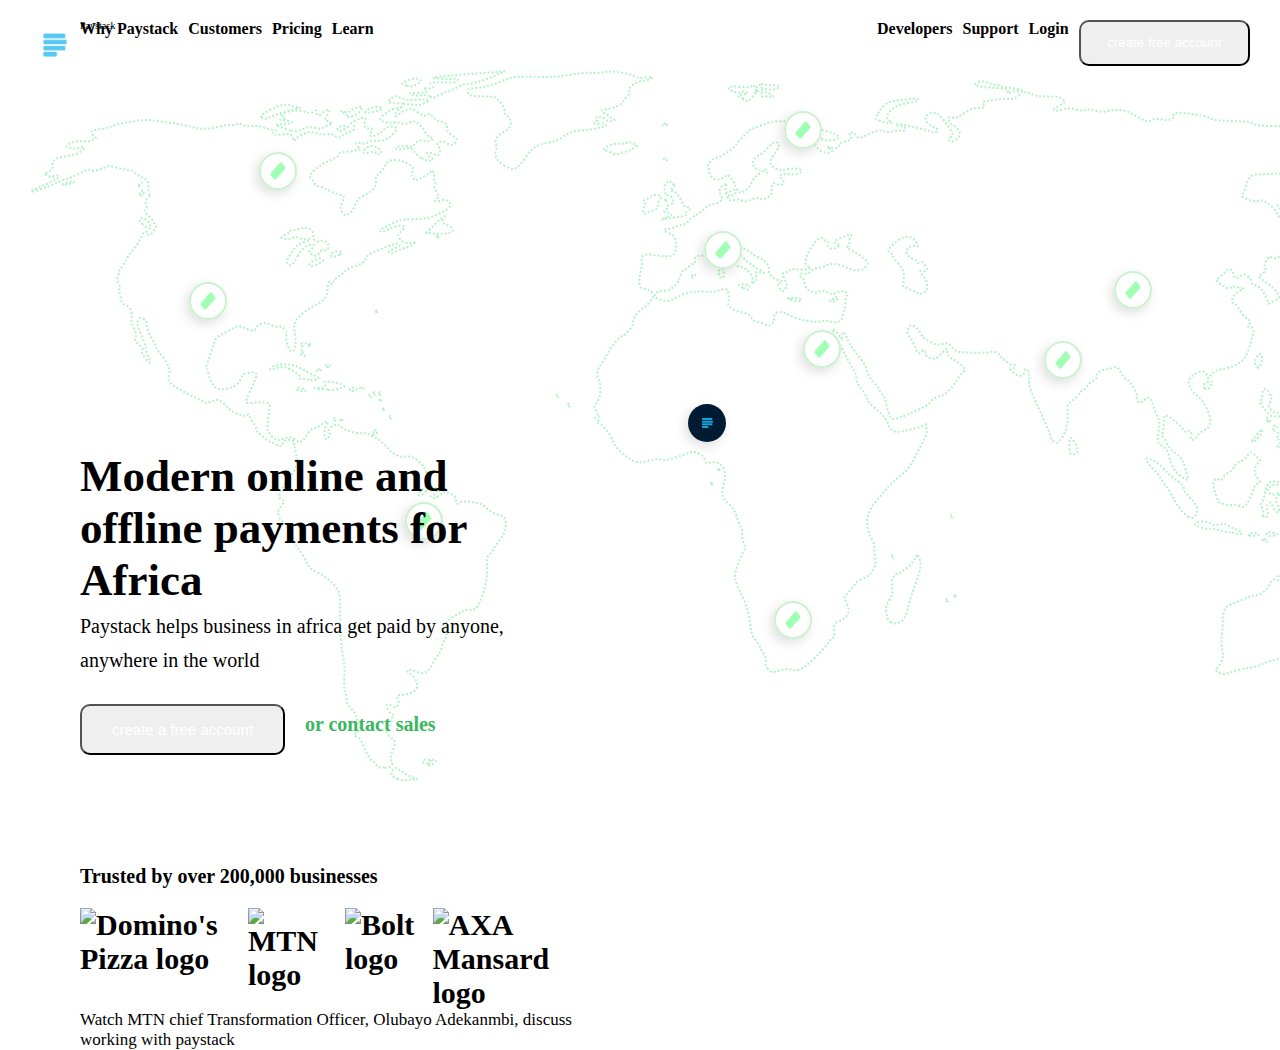
==== index.html @ c599d1b3 "initial commit" ====
<!DOCTYPE html>
<html lang="en">
<head>
    <meta charset="UTF-8">
    <meta name="viewport" content="width=device-width, initial-scale=1.0">
    <title>Paystack - Modern online and offline payments for africa </title>
    <link rel="icon" href="./image/paystacklogo.png">
    <link rel="stylesheet" href="./styles/styles.css">
</head>
<body>
    <main class="main">
    <section class="nav">
        <div class="first-nav">
       <figure class="paystack-logo">
       <a  class="log"href="#"><img class="logo" src="./image/paystacklogo.png">Paystack</a>
       </figure>
            <ul class="nav-list">
            <li> <a href="#">Why Paystack</a></li>
            <li> <a href="./customers.html">Customers</a></li>
            <li> <a href="#">Pricing</a></li>
            <li> <a href="#">Learn</a></li>
            </ul>
           </div>
           <div class="second-nav">
            <ul class="nav-list-2">
            <li> <a href="#"></a>Developers</li>
            <li> <a href="#"></a>Support</li>
            <li> <a href="#"></a>Login</li>
            <li><button class="btn">create free account</button></li>
             </ul>
        </div>
    </section>
    <section>
        <section class="modern">
            <article>
          <h2>  Modern online and offline payments for Africa </h2>
          <span class="abt-paystack">
          Paystack helps business in africa get paid by anyone, anywhere in the world
        </span>
        </article>
        <span class="create">
        <a href="#"><button class="btn">create a free account</button></a>
        <a class="contact-sales" href="#">or contact sales</a>
         </span>
         <section class=main>
            <div class="sec">
            <article class="trusted">
                Trusted by over 200,000 businesses
            </article>
            <section class="we-trust">
            <div class="c-logo ">
                <img class="u-lazyload--is-done" data-src="https://assets.paystack.com/assets/img/logos/merchants/Dominos-Plain.svg" alt="Domino's Pizza logo" src="https://assets.paystack.com/assets/img/logos/merchants/Dominos-Plain.svg">
            </div>
            <div class="c-logo ">
                <img class="u-lazyload--is-done" data-src="https://assets.paystack.com/assets/img/logos/merchants/mtn-group-grayscale.svg" alt="MTN logo" src="https://assets.paystack.com/assets/img/logos/merchants/mtn-group-grayscale.svg">
            </div>
            <div class="c-logo ">
                <img class="u-lazyload--is-done" data-src="https://assets.paystack.com/assets/img/logos/merchants/Bolt-Stack-Blue_200304_153027.svg" alt="Bolt logo" src="https://assets.paystack.com/assets/img/logos/merchants/Bolt-Stack-Blue_200304_153027.svg">
            </div>
            <div class="c-logo u-hidden--mobile">
                <img class=" u-lazyload--is-done" data-src="https://assets.paystack.com/assets/img/logos/merchants/Axa-mansard-_-Plain.svg" alt="AXA Mansard logo" src="https://assets.paystack.com/assets/img/logos/merchants/Axa-mansard-_-Plain.svg">
            </div>
            </section>
            </div>
            <article class="watch">
                Watch MTN chief Transformation Officer, Olubayo Adekanmbi, discuss working with paystack
            </article>
            </section>
        </section>
       
        <svg width="1565" height="712" viewBox="0 0 1565 712" fill="none" xmlns="http://www.w3.org/2000/svg">
            <g id="worldmap">
              <rect width="1563.11" height="709.275" fill="black" fill-opacity="0" transform="translate(1 1)"></rect>
              <g id="map">
                <rect width="1563.11" height="709.275" fill="black" fill-opacity="0" transform="translate(1 1)"></rect>
                <path id="path2830" d="M368.218 709.24C362.218 706.995 360.54 704.796 361.965 701.048C362.625 699.311 363.894 697.891 364.783 697.891C365.673 697.891 369.568 699.937 373.438 702.439C377.309 704.941 382.042 707.556 383.956 708.251L387.436 709.515L383.155 709.608C380.8 709.659 377.345 709.923 375.478 710.193C373.61 710.464 370.343 710.035 368.218 709.24V709.24ZM354.601 697.715C353.471 697.083 351.588 696.87 350.415 697.242C348.939 697.71 347.799 697.013 346.707 694.971C345.839 693.351 344.285 691.734 343.252 691.379C340.882 690.564 335.915 682.516 333.151 675.013C331.754 671.223 329.877 668.604 327.647 667.336C323.692 665.086 323.408 664.065 326.47 663.094C329.973 661.982 330.625 655.807 327.676 651.666C326.269 649.69 325.528 647.37 325.952 646.265C326.453 644.961 325.072 642.673 321.728 639.266C317.508 634.966 316.728 633.403 316.539 628.872C316.417 625.939 315.702 622.799 314.952 621.894C314.006 620.755 313.813 616.665 314.324 608.579C314.877 599.816 314.555 594.408 313.03 586.87C310.766 575.675 309.609 554.818 310.197 535.789C310.323 531.729 309.797 526.155 309.028 523.402C307.156 516.699 298.544 508.237 287.9 502.644C280.287 498.643 279.216 497.618 276.24 491.473C274.438 487.752 270.993 482.19 268.586 479.114C266.178 476.038 263.561 471.52 262.769 469.075C260.256 461.314 255.826 453.516 252.807 451.537C251.2 450.484 249.367 447.746 248.734 445.453C247.709 441.742 247.979 440.706 251.186 436.044C254.664 430.99 254.705 430.784 252.355 430.169C246.58 428.659 249.009 420.941 259.374 407.86C266.264 399.167 268.282 392.544 266.373 384.893C265.646 381.977 264.995 378.927 264.926 378.115C264.858 377.303 264.34 376.639 263.776 376.639C263.211 376.639 263.32 375.574 264.017 374.272C265.09 372.266 264.819 371.693 262.239 370.517C258.479 368.804 252.801 370.498 252.779 373.34C252.752 376.747 251.254 376.998 246.313 374.423C243.666 373.043 240.917 371.915 240.204 371.915C239.491 371.915 236.717 370.028 234.04 367.722C231.363 365.416 228.508 363.003 227.696 362.36C226.884 361.718 226.22 359.967 226.22 358.469C226.22 356.971 225.177 354.802 223.902 353.648C222.627 352.495 220.975 349.706 220.231 347.451C219.253 344.488 218.521 343.709 217.589 344.641C215.643 346.587 212.762 346.218 205.77 343.125C202.114 341.509 198.306 338.748 196.785 336.612C195.333 334.572 192.558 332.084 190.62 331.081C187.42 329.426 186.62 329.439 181.96 331.219L176.825 333.18L161.071 325.546C151.38 320.85 143.859 316.371 141.529 313.907C137.917 310.087 137.8 309.673 139.002 304.938C140.103 300.6 139.916 299.258 137.522 294.311C136.014 291.197 132.721 286.414 130.203 283.682C127.685 280.95 125.91 278.252 126.26 277.687C126.61 277.121 124.836 273.309 122.318 269.215C119.458 264.565 117.44 259.583 116.939 255.937C116.296 251.264 115.547 249.834 113.176 248.754C110.663 247.609 109.96 247.755 108.521 249.721C106.494 252.489 107.07 255.412 111.552 265.096C113.373 269.032 115.255 274.866 115.734 278.061C116.213 281.255 117.628 285.875 118.879 288.326C121.841 294.132 119.928 294.03 115.257 288.132C112.502 284.654 111.758 282.746 112.306 280.565C112.89 278.236 112.315 277.114 109.452 274.997C105.109 271.786 104.19 269.715 105.785 266.735C106.715 264.997 106.289 263.09 103.926 258.429C101.527 253.694 101.026 251.401 101.62 247.885C102.59 242.138 100.012 236.937 95.2053 234.945C92.4301 233.796 91.4734 232.51 90.9079 229.169C90.5078 226.805 89.7416 223.148 89.2052 221.042C88.6472 218.851 88.6878 216.93 89.3001 216.552C89.8887 216.188 89.5035 214.567 88.4442 212.951C86.8841 210.57 86.7772 209.443 87.8818 207.018C88.6318 205.372 88.9149 203.491 88.5109 202.837C88.1069 202.183 89.1137 200.23 90.7482 198.497C92.3827 196.763 94.5588 193.306 95.5839 190.813C96.6091 188.321 99.7682 183.701 102.604 180.547C105.44 177.393 109.036 171.867 110.594 168.268C112.757 163.272 114.025 161.72 115.954 161.704C117.343 161.694 118.406 162.348 118.316 163.16C117.94 166.544 120.615 165.502 123.62 161.094C125.392 158.495 126.348 156.192 125.744 155.976C125.141 155.759 124.648 154.782 124.648 153.803C124.648 152.825 122.203 149.648 119.214 146.744C114.258 141.927 113.939 141.288 115.587 139.467C116.923 137.992 117.08 136.909 116.189 135.318C114.624 132.521 117.094 126.259 119.771 126.234C120.877 126.223 121.193 125.847 120.514 125.348C118.99 124.229 118.3 121.687 118.514 117.984C118.856 112.07 117.562 109.597 113.165 107.76C110.794 106.769 107.175 104.678 105.123 103.113C103.072 101.548 100.469 100.268 99.3398 100.268C98.2102 100.268 93.0754 99.1933 87.9292 97.8793C79.6554 95.7668 78.1972 95.6834 75.3311 97.1585C69.3916 100.215 63.0989 101.461 60.5334 100.088C58.6092 99.0585 56.5092 99.6945 49.1866 103.525C44.2445 106.11 38.3408 108.626 36.0672 109.116C33.7937 109.607 29.4426 111.263 26.3982 112.797C17.7627 117.148 5.39247 121.535 1.97077 121.459C-0.237526 121.409 1.25547 120.441 7.13096 118.111C17.1164 114.151 27.3768 108.994 28.3259 107.459C29.4948 105.567 26.9575 104.889 23.9095 106.278C21.6654 107.3 20.2824 107.204 17.6929 105.848L14.3624 104.103L17.9852 102.229C22.0806 100.111 23.3689 97.7153 22.428 93.9662C21.5167 90.3353 26.5413 87.6674 37.3657 86.0349C43.1817 85.1578 47.6032 83.6977 50.58 81.6713C55.8292 78.0979 54.9274 75.3972 49.2677 77.7415C46.5885 78.8513 44.6369 78.8634 40.6691 77.795C35.8471 76.4966 35.6753 76.3112 37.8321 74.7341C41.4411 72.0952 48.9051 70.5079 53.8092 71.3365C56.9124 71.8607 59.4543 71.4937 62.0631 70.1447L65.8328 68.1953L63.3513 65.5538C61.9864 64.101 60.8697 62.6 60.8697 62.2182C60.8697 61.1224 67.9798 58.9308 71.535 58.9308C73.3095 58.9308 78.1741 57.6462 82.3452 56.0762C86.5163 54.5062 96.1397 52.3628 103.73 51.3131C116.042 49.6105 118.649 49.5897 127.881 51.1205C133.573 52.0643 141.419 53.1899 145.316 53.6219C149.214 54.0539 156.112 55.4251 160.647 56.6691C171.177 59.5582 178.036 59.5229 189.8 56.5193C194.995 55.1929 200.245 54.4251 201.468 54.8131C202.69 55.201 204.768 54.9414 206.086 54.2361C207.902 53.2643 209.31 53.3819 211.901 54.7216C214.242 55.932 217.131 56.2775 221.065 55.8173C225.215 55.3318 228.849 55.8346 234.155 57.6285C238.194 58.9944 242.68 60.1119 244.124 60.1119C246.682 60.1119 246.69 60.1553 244.457 61.7991C242.266 63.4111 242.26 63.5236 244.317 64.3206C245.501 64.7794 249.611 64.8264 253.45 64.4251C260.384 63.7004 260.444 63.7208 262.378 67.4597L264.324 71.2239L266.851 68.0551C268.303 66.2341 271.754 64.1712 274.963 63.2052C279.815 61.7452 281.287 61.7501 286.159 63.2422C289.599 64.2955 293.715 64.6792 296.798 64.2339C300.724 63.6669 302.547 64.0201 305.108 65.8439C308.342 68.1465 308.431 68.1477 311.299 65.9249C312.9 64.6845 316.194 63.1168 318.618 62.4411C324.424 60.8237 326.393 57.3771 322.906 54.9352C320.441 53.2084 320.549 53.0766 327.029 49.8983C331.863 47.5278 334.039 46.9895 334.981 47.9316C335.923 48.8736 335.914 49.9099 334.946 51.7176C333.297 54.7987 335.35 59.4559 337.922 58.469C338.846 58.1142 340.38 58.1221 341.33 58.4867C342.822 59.0592 342.798 59.5447 341.154 62.0535C336.613 68.984 346.794 67.0203 353.686 59.6363C356.488 56.6342 360.83 55.724 364.899 57.2856C367.527 58.294 367.281 59.1196 362.929 63.8916C357.742 69.5784 355.088 70.7415 347.299 70.7415C343.534 70.7415 339.089 71.5571 337.018 72.6281C334.151 74.1106 332.753 74.2339 330.492 73.2036C326.277 71.283 324.809 72.8816 327.833 76.1004L330.414 78.8479L325.265 80.3094C322.432 81.1133 317.723 81.8487 314.8 81.9437C310.561 82.0814 309.484 82.5416 309.477 84.2173C309.471 85.6512 307.409 87.1603 302.981 88.9703C288.634 94.8351 276.463 105.41 280.869 108.182C281.695 108.701 283.005 110.573 283.782 112.342C284.676 114.378 286.399 115.798 288.481 116.215C290.29 116.577 294.958 118.444 298.856 120.363C302.753 122.283 307.537 124.2 309.485 124.625C314.85 125.794 314.897 125.918 312.399 132.257C310.261 137.68 310.218 138.454 311.874 141.658C312.867 143.578 314.33 145.13 315.126 145.107C318.996 144.995 322.624 141.424 324.879 135.507C327.028 129.869 328.007 128.817 334.176 125.522C343.279 120.66 347.064 115.871 346.056 110.494C345.399 106.991 345.74 106.169 348.738 104.035C350.627 102.689 353.128 99.4696 354.296 96.8796C356.907 91.0903 361.102 89.0834 368.176 90.2399C374.449 91.2655 381.868 95.2484 382.764 98.0718C383.132 99.2308 382.827 101.312 382.085 102.697C380.963 104.795 381.175 105.681 383.355 108.002L385.973 110.788L390.248 108.573C392.599 107.354 396.367 104.977 398.622 103.29L402.721 100.222L403.684 102.826C404.213 104.257 404.364 106.166 404.018 107.068C403.672 107.969 403.941 109.738 404.616 110.999C405.375 112.417 405.434 114.022 404.771 115.207C404.023 116.543 404.523 118.573 406.423 121.919C409.147 126.714 409.147 126.717 406.755 128.392C403.609 130.597 405.628 132.934 409.081 131.086C412.512 129.25 416.438 129.489 418.86 131.68C422.439 134.92 419.463 138.795 409.961 143.265C399.626 148.128 395.02 149.091 381.531 149.21C371.57 149.298 370.251 149.616 360.567 154.258C354.883 156.983 350.232 159.68 350.232 160.251C350.232 162.688 352.023 162.476 358.895 159.226C362.943 157.31 368.162 155.78 370.647 155.78C374.893 155.779 375.048 155.91 373.722 158.387C372.954 159.822 371.298 161.828 370.041 162.846C368.066 164.445 367.95 165.12 369.187 167.834C371.041 171.904 375.884 173.863 381.677 172.885L386.255 172.113L382.735 174.541C380.799 175.877 377.61 177.316 375.648 177.74C373.687 178.164 369.656 179.733 366.69 181.227C363.68 182.743 360.656 183.546 359.843 183.044C357.974 181.888 359.947 180.155 366.02 177.618C371.421 175.361 370.557 172.964 364.737 174.056C362.47 174.481 355.118 177.25 348.4 180.21C337.913 184.829 336.084 186.048 335.473 188.828C334.723 192.244 332.163 193.86 323.162 196.599C320.291 197.472 316.57 199.583 314.894 201.29C313.219 202.997 310.01 205.552 307.764 206.969C305.518 208.385 303.367 210.867 302.985 212.483C302.355 215.148 302.209 215.211 301.42 213.158C299.942 209.313 297.715 213.072 297.587 219.63C297.456 226.349 294.05 230.932 286.581 234.441C278.923 238.039 268.026 246.542 265.818 250.641C263.869 254.261 263.787 255.671 264.988 264.974C266.109 273.653 266.042 275.831 264.567 278.682C263.466 280.812 262.182 281.829 261.113 281.419C258.579 280.447 255.479 270.018 256.348 265.388C256.951 262.171 256.551 260.952 254.154 258.7C252.222 256.886 250.439 256.196 248.924 256.677C247.658 257.078 244.081 256.317 240.97 254.983C236.204 252.94 234.683 252.769 231.28 253.892C228.973 254.653 226.68 256.459 225.93 258.106C224.813 260.557 224.073 260.872 220.989 260.209C218.994 259.78 215.927 258.695 214.172 257.799C209.852 255.592 207.433 255.746 202.58 258.536C200.316 259.838 195.698 262.329 192.316 264.072C188.429 266.075 185.76 268.354 185.06 270.268C184.451 271.933 182.273 278.424 180.22 284.691L176.488 296.088L178.394 303.444C181.897 316.959 186.769 321.005 196.922 318.828C204.575 317.186 209.172 313.86 210.861 308.741C211.934 305.49 213.092 304.415 216.557 303.453C221.771 302.004 223.949 301.951 225.951 303.222C227.604 304.271 227.023 305.997 219.623 322.018C214.546 333.011 214.911 333.994 223.61 332.739C231.536 331.596 238.78 332.474 239.626 334.679C239.956 335.539 239.42 341.34 238.434 347.57C236.67 358.716 236.683 358.966 239.222 363.073C240.641 365.369 243.301 368.023 245.134 368.971C248.06 370.484 248.978 370.48 252.659 368.942C258.509 366.498 261.685 366.757 265.748 370.007C268.997 372.607 269.456 372.68 272.009 371.007C273.525 370.014 275.592 367.554 276.603 365.539C278.884 360.996 282.726 357.803 285.953 357.768C287.302 357.754 289.653 356.413 291.179 354.789C294.277 351.491 299.733 350.417 297.066 353.63C294.828 356.326 293.549 364.999 294.991 367.694C296.192 369.938 296.289 369.925 298.474 367.226C300.03 365.304 300.344 364.072 299.493 363.222C297.465 361.193 298.075 359.507 301.85 356.717C305.769 353.819 308.801 354.117 312.183 357.73C314.662 360.38 327.902 363.961 331.696 363.009C337.474 361.559 353.087 371.052 358.953 379.582C361.746 383.644 370.67 387.731 374.593 386.746C382.665 384.721 393.731 392.807 396.318 402.623C397.089 405.546 398.251 408.269 398.9 408.673C400.624 409.747 398.042 413.988 392.4 419.356C388.795 422.785 387.934 424.262 388.948 425.276C389.962 426.29 391.629 425.401 395.632 421.711C401.455 416.345 403.397 415.8 406.314 418.717C408.088 420.491 408.034 420.852 405.602 423.441C404.154 424.983 402.131 426.278 401.108 426.319C400.029 426.362 400.465 426.88 402.145 427.551C404.452 428.472 405.656 428.213 408.05 426.278C414.286 421.24 415.752 420.998 421.291 424.093C424.893 426.104 426.335 427.636 426.153 429.256C425.648 433.76 426.71 434.757 429.833 432.711C432.315 431.085 434.017 431.008 442.321 432.145C451.153 433.354 452.31 433.836 456.547 438.074C459.693 441.22 463.232 443.289 467.677 444.581C473.646 446.316 474.294 446.845 475.377 450.865C476.946 456.694 475.108 463.162 470.134 469.306C468.01 471.93 465.406 475.783 464.347 477.868C463.289 479.952 461.039 483.042 459.347 484.735C456.482 487.599 456.323 488.316 457.037 495.117C458.432 508.405 451.932 533.196 445.663 538.497C443.622 540.223 441.875 540.629 438.639 540.128C435.978 539.715 434.009 539.981 433.489 540.823C433.026 541.572 430.447 543.152 427.758 544.334C425.068 545.517 421.065 548.025 418.861 549.907C415.046 553.166 414.918 553.527 416.202 557.417C417.682 561.902 416.685 567.212 413.513 571.741C412.487 573.206 411.648 575.697 411.648 577.277C411.648 578.858 410.416 581.796 408.91 583.806C407.404 585.816 404.498 590.417 402.453 594.031C397.423 602.921 394.398 604.462 387.103 601.847C380.773 599.578 377.397 599.307 377.397 601.068C377.397 601.732 378.659 602.849 380.201 603.552C381.743 604.255 384.147 607.116 385.542 609.909C387.62 614.07 387.84 615.514 386.757 617.891C385.079 621.573 378.665 624.664 372.702 624.664C367.421 624.664 366.111 625.956 367.935 629.364C369.061 631.468 368.304 634.853 366.126 637.448C365.95 637.658 364.101 636.948 362.017 635.871C357.043 633.299 355.282 634.937 357.796 639.799C358.818 641.776 360.763 643.745 362.116 644.175C364.443 644.913 364.468 645.077 362.577 647.167C361.475 648.385 360.903 650.233 361.305 651.279C361.736 652.403 360.774 654.831 358.948 657.225C355.98 661.117 355.937 661.386 357.84 664.29C358.928 665.951 360.625 667.619 361.612 667.998C365.169 669.363 365.758 674.026 363.046 679.342C360.329 684.668 359.912 690.008 362.015 692.542C363.927 694.846 357.494 699.334 354.601 697.715H354.601ZM267.557 186.181C270.713 179.587 276.585 174.676 281.314 174.676C284.718 174.676 284.758 175.228 281.642 179.19L279.191 182.306L281.705 184.342C283.731 185.982 284.776 186.124 287.086 185.072C288.662 184.354 290.278 182.739 290.677 181.483C291.219 179.775 292.101 179.375 294.18 179.897C296.105 180.381 297.31 179.967 298.102 178.552C300.502 174.263 294.395 168.779 289.899 171.185C286.683 172.907 282.48 169.482 283.377 165.869C283.709 164.531 283.025 162.2 281.841 160.637C279.4 157.415 275.686 157.076 267.557 159.332C264.634 160.144 261.301 160.771 260.15 160.727C258.999 160.682 258.366 161.145 258.743 161.756C259.121 162.366 258.999 162.877 258.474 162.891C257.948 162.906 256.196 163.934 254.579 165.176L251.64 167.434L254.941 168.689C257.521 169.67 259.042 169.53 261.908 168.048C265.276 166.306 265.9 166.307 269.576 168.06C271.79 169.116 274.813 169.658 276.344 169.274C277.865 168.892 279.436 169.107 279.835 169.751C280.242 170.41 278.578 171.258 276.035 171.688C269.123 172.855 265.532 175.734 260.518 184.124C256.331 191.133 256.09 191.978 257.76 193.831C259.397 195.649 259.85 195.677 262.096 194.106C263.476 193.141 265.933 189.575 267.557 186.181V186.181ZM289.015 193.472C293.22 191.327 293.624 190.788 292.142 189.306C290.661 187.825 289.725 187.921 284.904 190.053C279.245 192.557 277.449 195.935 281.777 195.935C283.102 195.935 286.359 194.827 289.015 193.472ZM309.957 184.547C312.417 182.824 312.508 182.486 310.773 181.515C308.219 180.086 300.627 182.549 300.627 184.807C300.627 187.133 306.498 186.97 309.957 184.547ZM398.656 694.584C398.656 694.064 399.294 693.001 400.073 692.221C400.853 691.442 401.044 690.804 400.499 690.804C399.953 690.804 398.87 691.676 398.091 692.741C396.973 694.27 396.2 694.402 394.417 693.367C393.143 692.628 392.834 692.041 393.706 692.021C394.557 692.001 394.924 691.454 394.522 690.804C393.751 689.557 395.778 689.217 401.609 689.615C406.813 689.97 407.336 690.73 404.12 693.26C401.123 695.617 398.656 696.215 398.656 694.584V694.584ZM1385.01 664.942C1381.63 662.801 1388.66 658.074 1406.11 650.765C1410.98 648.723 1418.41 644.455 1422.61 641.278C1429.75 635.877 1430.34 635.643 1431.76 637.665C1433.91 640.734 1432.64 642.955 1427.39 645.322C1424.89 646.453 1421.73 648.646 1420.38 650.194C1419.04 651.743 1416.87 653.01 1415.57 653.01C1414.27 653.01 1411.21 654.8 1408.77 656.988C1400.43 664.476 1389.86 668.014 1385.01 664.942ZM1302.35 649.599C1301.12 648.821 1301.05 648.021 1302.05 646.151C1302.77 644.812 1303.36 642.051 1303.36 640.016C1303.36 636.689 1303.63 636.41 1306.01 637.25C1307.48 637.765 1310.53 638.255 1312.81 638.34C1315.08 638.425 1317.35 638.571 1317.85 638.666C1319.81 639.033 1314.58 644.988 1309.88 647.743C1304.28 651.025 1304.51 650.968 1302.35 649.599V649.599ZM1438.83 639.271C1438.42 638.86 1439.39 637.494 1440.99 636.235C1443.4 634.339 1443.68 633.538 1442.63 631.569C1441.1 628.72 1443.37 625.663 1448.61 623.49C1452.67 621.807 1453.7 618.392 1452.61 610.149C1451.86 604.478 1451.95 604.124 1453.78 605.635C1455.21 606.822 1455.57 608.317 1455.05 611.044C1454.49 614.032 1455 615.585 1457.49 618.547C1460.18 621.747 1460.98 622.095 1463.08 620.973C1465.16 619.856 1465.41 619.958 1464.75 621.671C1464.33 622.774 1463.98 623.885 1463.98 624.14C1463.98 624.395 1462.26 625.488 1460.14 626.569C1458.03 627.65 1453.91 630.509 1450.99 632.922C1446.24 636.847 1441.35 640.018 1440.05 640.018C1439.79 640.018 1439.24 639.682 1438.83 639.271V639.271ZM1313.93 624.017C1311.45 621.369 1310.99 621.267 1308.6 622.833C1305.55 624.828 1299.83 623.662 1295.24 620.112C1292.8 618.218 1292.63 617.608 1293.89 615.251C1294.97 613.239 1295 611.829 1294.03 609.696C1293.31 608.123 1292.73 605.799 1292.73 604.53C1292.73 601.669 1290.87 601.532 1289.33 604.281C1288.7 605.412 1287.84 605.999 1287.43 605.586C1287.01 605.172 1288.38 602.891 1290.47 600.516C1295.6 594.67 1293.6 593.084 1286.82 597.624C1283.9 599.58 1281.32 601.717 1281.09 602.373C1280.86 603.029 1279.45 601.005 1277.97 597.875C1276.36 594.481 1273.58 591.071 1271.08 589.425C1267.33 586.953 1266.05 586.749 1258.84 587.467C1248.27 588.519 1238.07 591.126 1231.4 594.482C1228.36 596.008 1222.44 597.57 1217.87 598.049C1213.4 598.518 1206.3 600.2 1202.08 601.788C1195.63 604.215 1193.79 604.47 1190.53 603.392C1186.14 601.945 1184.32 598.963 1187.16 597.875C1188.18 597.481 1190.05 594.771 1191.3 591.852C1193.3 587.18 1193.41 585.726 1192.22 579.689C1191.24 574.695 1191.21 569.967 1192.12 562.278C1192.81 556.473 1193.07 550.58 1192.71 549.183C1192.34 547.786 1192.91 544.366 1193.98 541.583C1195.85 536.676 1196.3 536.355 1208.97 530.988C1216.16 527.945 1223.52 525.454 1225.32 525.454C1230.2 525.454 1236.25 520.809 1239.58 514.498C1241.64 510.597 1243.07 509.113 1244.3 509.591C1247.75 510.924 1248.43 510.662 1248.17 508.104C1248 506.459 1248.7 505.263 1250.11 504.817C1251.33 504.431 1253.57 502.28 1255.1 500.037C1256.67 497.742 1259.89 495.155 1262.48 494.117C1266.79 492.386 1267.22 492.412 1269.56 494.544C1273.89 498.477 1276.96 499.625 1278.42 497.861C1279.13 497.003 1279.38 495.963 1278.96 495.55C1277.61 494.198 1283.8 486.436 1286.82 485.691C1288.45 485.29 1291.78 483.958 1294.23 482.73C1298.05 480.815 1299.4 480.688 1303.68 481.838C1312.91 484.317 1313.22 484.722 1309.79 489.912C1305.37 496.586 1306.54 499.196 1317.37 506.822C1322.38 510.343 1327.1 513.013 1327.87 512.757C1328.64 512.5 1331.07 509.805 1333.27 506.766C1336.28 502.626 1337.44 499.615 1337.92 494.746C1338.61 487.83 1341.91 478.211 1343.61 478.211C1344.17 478.211 1345.46 481.056 1346.47 484.532C1347.48 488.009 1349.59 492.066 1351.17 493.548C1354.86 497.012 1357 506.699 1355.35 512.422C1354.25 516.214 1354.46 516.823 1358.22 520.69C1360.45 522.985 1363.98 528.584 1366.07 533.131C1368.15 537.678 1371.9 544.112 1374.41 547.428L1378.97 553.458L1377.67 562.774C1376.73 569.533 1375.28 574.038 1372.37 579.185C1367.92 587.069 1361.27 594.592 1357.76 595.706C1356.5 596.106 1353.57 599.065 1351.26 602.281C1348.95 605.498 1346.54 608.129 1345.91 608.129C1345.27 608.129 1342.57 610.889 1339.9 614.263C1335.45 619.889 1334.64 620.404 1330 620.491C1326.45 620.558 1323.72 621.523 1320.8 623.75L1316.65 626.913L1313.93 624.017H1313.93ZM738.02 599.184C735.519 596.683 735.101 595.404 735.66 591.959C736.186 588.717 735.685 586.811 733.438 583.504C731.843 581.156 730.537 578.657 730.537 577.951C730.537 577.245 728.449 573.868 725.896 570.446C721.951 565.158 721.14 563.046 720.49 556.355C719.342 544.55 715.572 531.773 710.506 522.512C708.015 517.959 705.623 512.048 705.189 509.375C704.266 503.689 706.575 495.226 711.847 484.973L715.354 478.152L713.383 472.219C712.281 468.901 711.742 464.974 712.161 463.306C712.651 461.354 712.124 459.029 710.636 456.572C709.386 454.507 707.529 449.895 706.51 446.322C705.149 441.55 703.252 438.447 699.361 434.629C691.875 427.285 690.902 424.394 693.225 416.403C697.954 400.135 692.845 390.647 680.364 392.518C675.505 393.247 675.319 393.156 674.632 389.723C674.105 387.089 672.678 385.54 669.093 383.711C664.434 381.334 662.441 381.325 656.72 383.655C655.421 384.184 650.106 386.018 644.91 387.73C637.096 390.305 634.749 390.637 631.348 389.65C628.126 388.716 625.412 388.957 618.818 390.766C612.004 392.636 609.534 392.836 605.853 391.82C598.171 389.699 584.973 377.803 583.096 371.308C581.643 366.282 572.608 354.568 569.533 353.724C567.579 353.188 567.339 352.773 568.535 352.001C569.738 351.224 569.529 350.831 567.649 350.339C564.664 349.559 564.367 347.12 567.254 347.094C569.021 347.079 569.063 346.91 567.549 345.931C566.434 345.21 566.31 344.78 567.214 344.768C568.152 344.757 567.795 343.3 566.186 340.572C563.92 336.733 563.873 336.225 565.604 334.313C570.888 328.474 572.046 315.903 568.029 307.982C566.111 304.201 567.344 298.978 571.436 293.548C572.977 291.503 575.985 286.528 578.121 282.493C581.857 275.433 590.185 265.618 592.439 265.618C594.934 265.618 602.982 256.966 602.982 254.285C602.982 248.23 606.601 242.194 612.503 238.407C615.674 236.372 619.39 232.893 620.76 230.675C623.564 226.139 623.961 225.991 627.226 228.267C628.507 229.16 631.691 230.248 634.301 230.686C638.282 231.354 640.185 230.873 646.112 227.704C656.31 222.25 662.612 220.888 674.281 221.616C681.977 222.096 685.441 221.789 689.172 220.296C694.665 218.098 699.415 219.399 698.129 222.75C697.743 223.756 697.979 225.246 698.653 226.059C699.503 227.082 699.496 228.548 698.632 230.82C697.546 233.675 697.787 234.525 700.476 237.332C702.178 239.107 705.223 240.891 707.245 241.295C716.737 243.193 719.436 244.423 721.396 247.741C722.832 250.172 724.715 251.42 727.827 252.004C730.247 252.458 733.761 253.622 735.637 254.592C738.821 256.239 739.233 256.179 741.889 253.684C743.674 252.007 744.484 250.231 744.065 248.912C743.698 247.756 743.978 245.727 744.686 244.404C746.514 240.989 751.702 241.324 759.802 245.38C768.628 249.798 785.365 252.951 791.298 251.313C794.152 250.525 796.896 250.514 799.394 251.282C807.555 253.79 811.734 251.827 812.849 244.962C813.219 242.681 813.85 240.816 814.253 240.816C815.016 240.816 815.416 237.387 815.526 229.891C815.562 227.455 816.138 225.462 816.806 225.462C817.601 225.462 817.562 224.606 816.692 222.981C815.24 220.267 812.294 220.329 805.245 223.222C801.901 224.594 800.971 224.536 797.976 222.766C794.092 220.472 790.107 220.128 788.958 221.988C788.103 223.371 782.064 222.401 778.789 220.356C776.436 218.886 774.237 214.512 774.237 211.3C774.237 210.069 773.041 208.219 771.58 207.189C769.317 205.596 769.186 205.145 770.694 204.158C771.668 203.52 773.672 203.282 775.148 203.629C777.029 204.072 778.759 203.331 780.944 201.146C783 199.091 785.5 197.956 788.301 197.807C790.634 197.683 794.014 196.613 795.812 195.428C799.715 192.856 808.576 193.571 815.451 197.012C824.721 201.652 832.954 201.379 836.268 196.322C837.992 193.691 838.002 193.138 836.365 190.641C835.369 189.12 830.58 185.615 825.725 182.852L816.896 177.829L818.55 174.631C819.46 172.871 819.907 171.134 819.543 170.77C819.179 170.407 819.318 169.409 819.852 168.554C820.386 167.699 820.927 166.313 821.054 165.474C821.325 163.685 819.42 164.179 810.028 168.333C804.575 170.744 803.765 171.483 804.975 172.94C805.767 173.895 807.546 174.699 808.928 174.728C810.866 174.768 810.407 175.325 806.92 177.166C802.685 179.4 802.212 179.429 799.459 177.625C797.104 176.082 796.797 175.365 797.912 174.02C799.02 172.686 798.854 172.172 797.106 171.515C795.896 171.06 794.336 169.929 793.639 169C790.256 164.491 779.523 176.353 776.402 188.051C774.936 193.541 774.985 193.827 777.743 195.908L780.606 198.067L775.354 199.15C772.466 199.745 768.574 199.815 766.704 199.304C763.255 198.362 758.883 199.782 758.883 201.845C758.883 202.451 758.079 202.639 757.096 202.262C756.114 201.885 754.554 202.204 753.63 202.971C752.196 204.16 752.359 205.135 754.734 209.602C757.307 214.441 757.386 215.102 755.781 218.319C753.77 222.35 751.9 222.051 749.06 217.242C747.079 213.889 747.093 213.812 749.713 213.44C753.019 212.971 753.232 210.866 750.025 210.353C742.707 209.183 738.805 205.327 738.805 199.267C738.805 194.538 734.421 189.325 729.105 187.732C726.342 186.904 723.339 185.166 722.431 183.87C721.523 182.573 718.865 180.713 716.525 179.735C714.184 178.757 711.565 176.951 710.704 175.722C709.468 173.957 708.655 173.745 706.846 174.713C705.585 175.388 704.554 176.7 704.554 177.629C704.554 180.696 719.608 194.569 726.966 198.283C734.768 202.222 735.987 203.628 730.566 202.437C725.733 201.376 724.417 202.438 726.07 206.067C727.231 208.615 727.041 209.39 724.705 211.634L721.992 214.242L722.609 210.723C723.589 205.139 716.226 197.116 710.119 197.116C707.881 197.116 699.281 188.774 697.028 184.417C694.621 179.762 691.942 178.863 688.148 181.436C682.431 185.312 678.145 186.622 673.661 185.865C667.705 184.859 663.957 186.936 664.907 190.717C665.402 192.692 665.126 193.573 664.013 193.573C663.127 193.573 660.858 194.901 658.971 196.524C657.083 198.147 655.133 199.476 654.636 199.477C653.175 199.479 649.053 206.941 649.048 209.592C649.043 212.127 644.424 217.123 639.968 219.412C638.549 220.141 635.246 220.738 632.628 220.738C629.025 220.738 627.549 221.331 626.561 223.178C625.267 225.596 625.228 225.59 622.201 222.563C619.361 219.723 617.726 219.013 611.996 218.126C608.985 217.66 608.476 210.845 610.728 201.134C611.691 196.983 612.163 192.331 611.778 190.797C610.659 186.338 614.163 183.708 620.023 184.609C633.556 186.687 641.472 186.802 643.328 184.947C645.877 182.397 647.027 173.989 645.471 169.274C644.457 166.199 643.061 164.942 638.896 163.352C632.771 161.013 632.642 158.75 638.63 158.69C640.912 158.667 644.203 157.715 645.944 156.574C647.685 155.433 649.611 154.809 650.223 155.187C651.893 156.219 658.215 152.575 660.315 149.371C661.329 147.822 663.327 146.257 664.755 145.893C666.182 145.53 670.007 142.756 673.255 139.731C677.86 135.442 680.276 134.097 684.224 133.626C689.116 133.042 694.035 129.019 691.726 127.491C690.29 126.542 689.091 120.823 689.891 118.74C690.269 117.753 691.941 116.053 693.606 114.962L696.633 112.978L695.856 117.838C695.182 122.056 695.354 122.652 697.159 122.35C698.303 122.159 700.443 121.341 701.914 120.533C704.154 119.302 704.703 119.362 705.294 120.901C706.306 123.539 703.492 126.64 701.549 125.028C700.476 124.138 699.796 124.17 699.196 125.14C698.578 126.14 698.094 126.086 697.384 124.936C696.851 124.073 696.143 123.639 695.812 123.97C695.481 124.301 696.425 126.097 697.91 127.96C700.414 131.1 700.891 131.249 704.46 130.005C707.516 128.939 708.984 129.012 711.586 130.358C714.523 131.877 715.515 131.804 721.161 129.659C726.108 127.779 728.057 127.538 730.247 128.536C732.261 129.454 733.753 129.435 735.624 128.468C740.937 125.723 742.408 123.653 741.749 119.853C740.771 114.222 742.562 112.377 747.277 114.157C750.486 115.368 751.424 115.32 752.874 113.87C754.41 112.334 754.277 111.767 751.761 109.089C749.34 106.511 749.17 105.871 750.646 104.875C751.604 104.229 755.192 103.998 758.619 104.361C764.892 105.025 772.709 102.575 771.347 100.371C770.155 98.4406 762.954 97.8829 756.854 99.248C751.445 100.459 750.025 100.361 745.878 98.4911C739.439 95.5871 738.68 92.1896 743.097 86.0335C748.782 78.1096 749.822 75.5845 748.203 73.6331C745.804 70.7436 743.449 71.6856 737.97 77.7246C735.075 80.9157 731.131 84.1795 729.204 84.9774C727.278 85.7754 724.895 87.9884 723.909 89.8951C722.303 93.0004 722.305 93.6512 723.933 96.1351C724.932 97.6603 726.827 99.25 728.144 99.6679C731.767 100.818 731.05 102.976 725.868 106.522C724.274 107.612 722.148 110.698 721.143 113.378C719.885 116.737 717.971 119.029 714.986 120.752C710.778 123.181 710.587 123.191 708.262 121.086C706.946 119.895 705.549 117.466 705.158 115.687C704.768 113.909 702.994 110.712 701.217 108.583L697.985 104.712L693.888 107.21C691.634 108.584 688.727 109.698 687.428 109.686C683.68 109.652 679.341 105.603 679.051 101.87C678.907 100.015 678.424 97.5869 677.98 96.4747C676.921 93.8293 682.21 88.8681 687.706 87.3505C693.222 85.8275 704.41 77.9866 706.317 74.3076C707.165 72.6711 710.038 69.378 712.702 66.9895C715.366 64.6011 717.545 62.1205 717.545 61.4771C717.545 60.8338 720.07 59.4077 723.156 58.3082C726.241 57.2087 731.423 55.2137 734.671 53.8749C738.659 52.2312 743.645 51.3622 750.025 51.199C761.173 50.9138 768.463 52.3915 774.479 56.1553C777.497 58.0439 779.879 58.6882 782.159 58.2323C786.236 57.4168 807.974 64.1543 808.879 66.5146C809.79 68.8868 803.555 71.1261 798.191 70.3536C795.735 69.9997 790.654 69.0535 786.901 68.2509C781.848 67.1704 779.732 67.1363 778.749 68.1195C777.766 69.1027 778.257 69.8284 780.642 70.915C782.413 71.7222 784.631 73.8683 785.57 75.6842C787.961 80.308 795.619 84.0772 799.57 82.575C803.366 81.1317 803.34 80.6765 799.335 78.5036C795.63 76.4938 797.34 76.0593 801.992 77.8282C805.707 79.2406 809.916 77.4835 808.936 74.9294C808.477 73.7332 809.768 72.8695 813.409 71.9365C821.201 69.9398 821.771 69.6544 821.125 68.0742C818.68 62.0974 818.646 62.2691 822.203 62.6752C824.101 62.892 825.488 63.7037 825.33 64.5057C825.174 65.2983 826.163 66.5444 827.528 67.2748C829.578 68.3721 831.195 67.9812 836.833 65.0263C845.099 60.6933 851.534 59.2806 853.934 61.2723C855.272 62.3828 857.491 62.3906 863.913 61.3074C868.455 60.5412 872.688 60.2333 873.318 60.623C873.949 61.0127 874.813 60.7681 875.239 60.0795C876.169 58.5736 873.595 55.1565 872.186 56.0273C870.485 57.0786 864.899 55.1953 866.114 53.9802C867.338 52.7567 900.207 60.4157 902.174 62.3828C903.5 63.7088 907.698 61.9398 907.698 60.0551C907.698 59.4199 905.354 57.7614 902.489 56.3694C893.606 52.0537 893.035 45.1417 901.389 43.045C906.238 41.8281 908.335 43.2318 915.041 52.1846C923.747 63.808 923.525 63.2166 920.681 67.2113C918.574 70.1694 918.447 70.8617 919.909 71.4225C922.678 72.485 928.604 68.7669 929.438 65.4438C930.415 61.55 928.591 58.2316 924.233 55.9782C920.807 54.2067 918.328 50.9606 918.328 48.2475C918.328 47.3226 919.613 47.092 922.166 47.5584C925.995 48.2577 929.162 46.8692 937.832 40.6899C939.815 39.2767 943.167 38.3455 946.547 38.2689C953.403 38.1134 955.622 36.9624 953.649 34.5852C952.875 33.653 952.488 32.6443 952.789 32.3438C954.297 30.8354 973.741 28.1174 978.219 28.7889C982.528 29.4351 983.862 29.0855 987.407 26.3816C989.688 24.6418 991.554 22.75 991.554 22.1775C991.554 20.7338 981.233 20.8628 980.334 22.3177C979.097 24.3196 977.493 23.623 977.944 21.2797C978.325 19.3012 977.326 18.9792 968.723 18.3094C945.232 16.4804 943.322 16.0512 946.141 13.2331C948.618 10.7554 954.695 10.8034 959.782 13.3409C961.866 14.3806 965.318 15.2313 967.454 15.2313C969.589 15.2313 971.665 15.7627 972.066 16.4123C972.468 17.0619 974.537 17.5934 976.663 17.5934C982.554 17.5934 993.943 20.1378 993.228 21.2941C992.88 21.8571 993.982 22.3177 995.677 22.3177C997.371 22.3177 1000.46 23.233 1002.54 24.3516C1005.33 25.856 1009.24 26.3972 1017.54 26.4305C1026.46 26.4662 1029.42 26.9244 1032.01 28.6661C1033.79 29.871 1035.25 31.1943 1035.24 31.6068C1035.23 32.0193 1032.5 33.8563 1029.18 35.6891C1021.16 40.1155 1022.85 42.0445 1032.56 39.5299C1038.84 37.9011 1040.29 37.8907 1045.49 39.4362C1049.76 40.7042 1052.43 40.867 1055.32 40.0365C1058.21 39.2074 1061.18 39.3855 1066.22 40.69C1071.47 42.0512 1074.19 42.1897 1077.52 41.265C1085.12 39.1548 1094.47 39.7508 1099.89 42.6912C1102.58 44.1528 1107.56 46.8571 1110.94 48.7009C1116.93 51.9691 1117.19 52.0052 1121.34 50.1422C1124.82 48.5827 1126.76 48.4523 1131.89 49.4331C1136.99 50.408 1138.85 50.2892 1141.72 48.8041C1144.53 47.3512 1144.98 46.637 1143.91 45.3449C1141.84 42.8462 1149.19 41.9173 1158.23 43.5365C1162.37 44.2781 1167.62 45.0184 1169.9 45.1816C1172.17 45.3448 1176.61 46.6404 1179.77 48.0608C1184.58 50.2269 1188.21 50.7176 1202.29 51.1043C1215.65 51.4713 1219.91 52.0059 1223.13 53.7237C1226.4 55.4672 1230.13 55.9107 1242.53 56.0316C1253.94 56.1429 1259.06 56.684 1262.44 58.1388C1267.9 60.4872 1270.09 59.6259 1267.12 56.2965C1264.98 53.9016 1264.99 53.8983 1273.24 54.7179C1287.06 56.0913 1303.65 59.1165 1309.26 61.2892C1312.19 62.4205 1317.76 63.7351 1321.64 64.2105C1325.53 64.6859 1331.2 66.3372 1334.24 67.88C1338.87 70.2217 1340.37 70.4804 1343.33 69.446C1347.39 68.0314 1350.02 69.05 1356.22 74.4326L1360.07 77.7771L1357.17 78.5054C1354.26 79.2363 1346.53 77.3219 1343.86 75.2104C1343.08 74.5895 1341.98 74.3643 1341.42 74.71C1340.86 75.0556 1338.1 74.5444 1335.28 73.5739C1328.68 71.3008 1325.75 72.1546 1328.76 75.4748C1330.81 77.7424 1330.77 77.79 1326.85 77.5171C1319.53 77.0062 1321.54 79.169 1332.29 83.3628C1338.14 85.643 1343.17 87.7512 1343.48 88.0475C1344.59 89.1205 1340.93 90.4506 1338.27 89.9423C1335.35 89.3841 1328.16 92.5177 1328.16 94.3474C1328.16 94.955 1327.02 96.5113 1325.63 97.8058C1323.31 99.9682 1322.83 100.017 1319.73 98.412C1316.82 96.9096 1315.89 96.894 1313.1 98.3008C1311.31 99.2007 1308.26 100.32 1306.32 100.788C1304.37 101.256 1302.12 102.189 1301.31 102.86C1298.93 104.832 1303.12 110.574 1309.03 113.432C1312.24 114.988 1314.57 117.073 1315.26 119.017C1315.87 120.723 1317.16 123.524 1318.12 125.242C1319.7 128.043 1319.68 128.441 1317.99 129.091C1316.75 129.567 1316.39 130.521 1316.93 131.872C1317.38 133.003 1317.89 135.258 1318.06 136.882C1318.23 138.506 1318.75 140.716 1319.22 141.795C1319.82 143.198 1319.32 143.989 1317.46 144.58C1315.39 145.238 1313.99 144.445 1310.59 140.678C1308.23 138.078 1304.31 134.499 1301.87 132.723C1299.43 130.948 1295.05 126.333 1292.14 122.466C1287.02 115.646 1286.91 115.335 1288.61 112.045C1289.58 110.179 1290.38 107.431 1290.41 105.937C1290.43 104.443 1291.18 101.901 1292.07 100.288C1293.78 97.2065 1293.12 94.7462 1289.47 90.5626C1287.08 87.8157 1282.82 89.8749 1283.89 93.2598C1284.88 96.3782 1281.85 97.3887 1278.35 95.1031C1276.84 94.1122 1273.35 92.9428 1270.61 92.5045C1265.89 91.752 1265.54 91.8967 1264.32 95.1022C1263.61 96.9693 1263.31 99.9208 1263.66 101.661C1264.2 104.373 1263.82 104.928 1261.03 105.54C1259.14 105.957 1255.88 105.464 1253.24 104.357C1250.33 103.141 1247.58 102.774 1245.61 103.335C1243.92 103.816 1238.19 104.253 1232.88 104.306C1224.48 104.39 1222.86 104.757 1220.3 107.157C1218.69 108.672 1216.75 112.392 1216 115.424C1215.24 118.456 1213.86 122.12 1212.92 123.566C1211.3 126.065 1211.46 126.318 1216.09 128.679C1221.11 131.242 1226.59 131.917 1230.74 130.486C1233.94 129.381 1243.71 136.999 1246.76 142.979C1248.01 145.428 1250.08 147.991 1251.35 148.673C1256.18 151.255 1257.16 168.195 1253.12 179.269C1250.33 186.937 1247.2 189.444 1242.61 187.699C1240.86 187.032 1239.25 186.487 1239.03 186.487C1238.81 186.487 1237.5 188.667 1236.11 191.332C1234.29 194.831 1233.93 196.594 1234.83 197.678C1236.55 199.752 1235.28 202.45 1231.84 204.017C1230.25 204.741 1228.95 205.848 1228.95 206.477C1228.95 207.106 1232.64 210.163 1237.16 213.271C1242.91 217.226 1245.98 220.263 1247.38 223.385C1248.49 225.84 1249.18 228.043 1248.92 228.282C1248.65 228.52 1246.24 229.823 1243.55 231.177L1238.67 233.64L1235.73 226.894C1232.44 219.343 1229.62 216.307 1224.65 214.969C1222.14 214.295 1221.27 213.34 1221.27 211.272C1221.27 209.376 1220.05 207.765 1217.44 206.24C1213.65 204.019 1213.58 204.021 1209.54 206.515C1205.5 209.011 1205.46 209.013 1204.22 206.696C1203.53 205.41 1202.97 203.545 1202.97 202.55C1202.97 201.556 1201.97 200.211 1200.76 199.562C1198.96 198.596 1197.82 199.18 1194.5 202.768C1192.27 205.181 1189.41 207.743 1188.15 208.46C1186.19 209.573 1186.09 210.044 1187.44 211.67C1188.31 212.719 1191.31 214.857 1194.11 216.422C1198.57 218.912 1199.42 219.054 1200.92 217.551C1202.35 216.124 1203.51 216.071 1207.82 217.241L1213.01 218.648L1210.12 220.579C1204.76 224.16 1203.07 226.039 1202.31 229.271C1201.68 231.923 1202.05 232.721 1204.43 233.806C1206.02 234.53 1208.44 237.418 1209.8 240.225C1211.16 243.031 1213.89 246.277 1215.85 247.438C1220.18 249.992 1221.43 252.705 1218.93 254.102C1216.61 255.404 1217.72 257.351 1220.79 257.351C1224.47 257.351 1224.49 259.545 1220.93 272.209C1216.63 287.547 1212.74 292.664 1202.57 296.384C1198.57 297.849 1193.69 299.136 1191.75 299.244C1187.22 299.495 1183.7 301.413 1180.64 305.309L1178.21 308.402L1177.07 305.418C1175.59 301.525 1172.2 300.546 1167.33 302.607C1162.86 304.496 1159.92 307.508 1158.73 311.403C1157.67 314.888 1161.43 321.019 1167.66 325.951C1172.77 330.001 1178.51 340.163 1179.85 347.557C1181.03 353.988 1178.95 358.21 1173.38 360.721C1170.84 361.865 1168.47 363.741 1168.1 364.89C1167.23 367.65 1161.98 371.085 1161.02 369.529C1160.62 368.881 1160.61 367.367 1160.99 366.165C1161.37 364.964 1161.35 363.118 1160.95 362.064C1160.36 360.547 1159.72 360.411 1157.85 361.409C1155.91 362.448 1155.16 362.185 1153.59 359.911C1149.74 354.322 1138.57 345.341 1135.47 345.341C1134.38 345.341 1133.96 346.653 1134.15 349.475C1134.3 351.748 1133.83 356.181 1133.12 359.325C1131.95 364.448 1132.07 365.386 1134.27 368.36C1135.62 370.185 1137.06 373.014 1137.47 374.647C1137.88 376.305 1141.3 380.092 1145.2 383.225C1151.72 388.446 1152.4 389.477 1155.14 398.151C1156.76 403.276 1158.09 407.973 1158.09 408.589C1158.09 410.592 1155.62 409.781 1150.47 406.083C1145.15 402.26 1141.75 396.213 1138.91 385.523C1137.68 380.882 1136.33 378.892 1132.5 376.075C1127.8 372.619 1127.66 372.317 1128.04 366.6C1128.25 363.352 1128.79 358.748 1129.22 356.37C1129.84 353.021 1129.33 350.621 1126.98 345.74C1125.31 342.273 1123.33 336.947 1122.58 333.906C1120.92 327.111 1118.57 325.973 1114.42 329.95C1112.71 331.594 1110.97 332.94 1110.57 332.94C1108.69 332.94 1106.1 328.938 1106.72 326.986C1107.85 323.441 1100.93 311.083 1096.88 309.406C1094.67 308.488 1092.64 306.262 1091.28 303.256C1088.93 298.033 1086.29 296.035 1083.65 297.48C1082.69 298.004 1078.86 299.058 1075.13 299.823C1068.29 301.224 1065.84 303.294 1066.78 306.871C1067.12 308.188 1065.93 309.46 1063.06 310.828C1060.73 311.936 1058.23 314.166 1057.49 315.782C1056.76 317.399 1055.14 319.045 1053.89 319.44C1052.64 319.835 1050.72 321.643 1049.62 323.457C1048.52 325.271 1045.23 328.586 1042.32 330.824C1038.33 333.887 1037.09 335.6 1037.29 337.755C1038.45 350.349 1036.67 360.887 1032.33 367.145C1028.1 373.249 1027.81 373.419 1024.23 371.788C1022.26 370.891 1021.04 369.138 1020.54 366.461C1020.13 364.268 1017.75 358.086 1015.26 352.726C1000.15 320.29 997.921 314.101 999.208 308.243C1000.08 304.285 997.991 298.313 995.976 298.989C995.168 299.261 994.493 300.234 994.476 301.152C994.375 306.543 988.318 307.371 983.588 302.64L980.453 299.506L983.15 298.508C986.184 297.385 985.906 294.358 982.819 294.913C981.722 295.11 979.212 293.915 977.241 292.256C975.27 290.597 973.202 289.24 972.646 289.24C972.09 289.24 971.296 288.171 970.881 286.865C969.793 283.435 963.527 280.451 960.387 281.867C957.562 283.141 931.925 282.875 927.634 281.527C926.088 281.041 923.229 278.819 921.28 276.589C917.759 272.559 917.705 272.543 912.422 273.966C907.417 275.316 906.69 275.188 899.948 271.785C894.122 268.844 892.377 267.258 890.579 263.27C888.284 258.182 883.188 254.497 880.09 255.686C879.114 256.061 877.974 257.921 877.557 259.821C876.958 262.548 877.569 264.321 880.465 268.259C882.481 271.001 884.678 275.276 885.347 277.759C886.783 283.094 889.62 284.681 891.971 281.465C893.39 279.525 893.773 279.457 894.734 280.978C895.347 281.949 895.678 283.276 895.469 283.925C894.812 285.967 901.628 289.326 904.808 288.528C906.415 288.125 909.849 285.388 912.438 282.446C916.519 277.81 917.943 277.497 917.246 281.39C916.776 284.01 918.838 287.081 922.25 288.845C927.52 291.569 934.863 297.639 934.863 299.271C934.863 300.023 933.482 301.927 931.795 303.502C930.108 305.077 927.68 308.409 926.399 310.907C923.287 316.976 914.268 325.853 911.214 325.853C907.684 325.853 902.433 328.834 900.343 332.024C899.352 333.535 896.749 335.667 894.557 336.762C883.331 342.366 869.816 348.047 866.012 348.761C861.945 349.524 861.616 349.339 859.461 345.09C858.214 342.63 856.798 337.693 856.316 334.121C855.688 329.474 854.472 326.52 852.042 323.745C850.173 321.611 848.644 319.353 848.644 318.727C848.644 318.101 846.513 315.392 843.908 312.708C840.664 309.365 838.567 305.737 837.253 301.191C836.198 297.541 834.051 292.96 832.482 291.012C821.642 277.551 818.433 272.805 816.817 267.848C814.675 261.279 812.864 260.219 812.029 265.044L811.435 268.469L807.44 263.424C801.283 255.651 800.507 259.184 806.287 268.674C809.022 273.165 813.382 281.091 815.976 286.287C818.569 291.484 821.932 297.38 823.448 299.391C825.009 301.46 826.204 304.695 826.204 306.85C826.204 311.3 827.532 314.078 832.748 320.538C834.845 323.137 836.918 326.93 837.353 328.969C837.911 331.583 840.191 334.316 845.092 338.247C852.54 344.221 857.367 350.457 858.565 355.654C859.015 357.606 860.719 359.61 862.881 360.728C866.174 362.431 867.334 362.384 877.743 360.129C883.952 358.784 890.53 356.909 892.36 355.962L895.687 354.242L896.477 358.917C897.195 363.165 896.422 365.211 888.014 381.337C878.974 398.676 878.551 399.249 869.562 406.346C864.502 410.34 859.207 415.231 857.796 417.213C856.384 419.196 851.867 424.551 847.758 429.113C835.768 442.426 834.138 454.135 842.09 469.829C844.11 473.815 844.899 476.833 844.421 478.741C844.022 480.327 844.278 484.334 844.988 487.645C846.106 492.859 845.979 494.253 844.044 498.045C841.252 503.516 839.03 505.483 831.224 509.395C827.813 511.104 825.023 513.007 825.023 513.624C825.023 514.241 822.631 517.439 819.708 520.73C816.785 524.021 814.393 527.249 814.393 527.903C814.393 528.557 815.489 531.239 816.828 533.865C820.843 541.735 818.145 547.438 808.521 551.424C804.464 553.105 803.132 556.536 804.136 562.72C804.661 565.961 804.327 567.039 802.491 568.022C801.223 568.7 798.931 571.226 797.398 573.634C792.557 581.237 778.64 594.691 772.317 597.88C767.041 600.541 765.692 600.776 761.816 599.706C758.398 598.762 755.64 598.911 749.91 600.351C740.63 602.682 741.614 602.779 738.02 599.184L738.02 599.184ZM893.584 222.479C896.633 220.902 897.068 220.034 897.068 215.537C897.068 212.313 896.379 209.825 895.219 208.862C894.202 208.018 892.554 205.75 891.556 203.821C889.907 200.631 889.914 200.381 891.634 201.041C893.906 201.912 897.068 200.864 897.068 199.239C897.068 198.597 895.97 196.528 894.627 194.642C892.604 191.801 891.793 191.423 889.902 192.435C888.373 193.253 887.62 193.26 887.62 192.457C887.62 191.798 885.512 190.183 882.935 188.869C877.233 185.96 875.204 182.737 876.983 179.414C878.329 176.899 883.137 175.137 885.19 176.406C887.959 178.117 888.775 175.595 886.491 172.387C880.951 164.607 873.238 165.119 863.673 173.902C857.5 179.569 856.964 181.075 860.455 182.943C861.754 183.639 862.817 184.998 862.817 185.964C862.817 186.93 864.918 189.999 867.486 192.785C873.399 199.201 874.484 202.132 873.752 209.725L873.163 215.838L881.277 220.001C885.74 222.291 889.551 224.191 889.745 224.223C889.94 224.255 891.667 223.47 893.584 222.479H893.584ZM861.046 552.389C857.711 550.497 857.237 549.499 856.366 542.528C855.67 536.957 855.961 535.746 859.293 530.33C862.68 524.825 862.924 523.765 862.177 517.786C861.098 509.153 862.934 504.616 867.952 503.515C872.679 502.478 882.908 493.448 885.359 488.147L887.232 484.097L888.534 486.954C891.809 494.143 891.476 497.301 885.777 513.068C882.728 521.504 879.457 531.596 878.508 535.493C875.471 547.967 873.746 550.974 868.771 552.465C863.475 554.052 863.987 554.057 861.046 552.389V552.389ZM1442.84 531.855C1439.07 527.732 1436.82 524.194 1436.82 522.406C1436.82 518.443 1437.45 518.789 1440.86 524.605C1442.49 527.386 1445.44 531.206 1447.41 533.093C1449.38 534.981 1450.99 536.958 1450.99 537.486C1450.99 539.758 1448.48 538.02 1442.84 531.855V531.855ZM915.966 530.178C915.966 529.529 916.497 528.997 917.147 528.997C917.796 528.997 918.328 529.529 918.328 530.178C918.328 530.828 917.796 531.359 917.147 531.359C916.497 531.359 915.966 530.828 915.966 530.178ZM1537.93 528.024C1537.51 527.35 1537.75 526.443 1538.45 526.008C1540.2 524.923 1540.83 525.786 1539.65 527.681C1539.03 528.697 1538.42 528.818 1537.93 528.024V528.024ZM924.233 526.114C924.233 525.828 924.765 525.265 925.414 524.864C926.064 524.462 926.595 524.696 926.595 525.384C926.595 526.072 926.064 526.635 925.414 526.635C924.765 526.635 924.233 526.401 924.233 526.114ZM1507.21 514.127C1506.06 511.13 1507.52 510.079 1510.78 511.562C1513.59 512.842 1513.65 513.038 1511.69 514.47C1508.95 516.473 1508.09 516.407 1507.21 514.127ZM1514.7 508.875C1512.39 507.449 1513.99 506.309 1517.66 506.763C1520.54 507.119 1520.6 507.249 1518.55 508.515C1517.24 509.325 1515.66 509.472 1514.7 508.875V508.875ZM1459.55 504.541C1457.13 499.318 1457.98 497.312 1460.49 502.339C1463.1 507.57 1463.14 507.742 1461.92 507.729C1461.43 507.724 1460.37 506.289 1459.55 504.541V504.541ZM1464.08 503.703C1464.02 502.458 1464.3 501.76 1464.7 502.153C1465.09 502.545 1465.13 503.564 1464.79 504.416C1464.41 505.358 1464.13 505.079 1464.08 503.703H1464.08ZM1560.23 492.363C1559.15 490.614 1560.17 489.721 1562.69 490.213C1564.54 490.573 1564.56 490.764 1562.89 492.146C1561.56 493.247 1560.81 493.308 1560.23 492.363V492.363ZM862.227 486.479C861.825 485.829 862.06 485.298 862.748 485.298C863.436 485.298 863.998 485.829 863.998 486.479C863.998 487.128 863.764 487.66 863.478 487.66C863.191 487.66 862.628 487.128 862.227 486.479ZM1380.72 475.382C1373.24 473.026 1369.85 470.836 1366.91 466.464C1363.55 461.47 1357.4 457.689 1354.26 458.686C1352.99 459.089 1350.85 461.28 1349.51 463.555C1347.23 467.428 1346.79 467.641 1342.64 466.903C1340.2 466.469 1336.79 464.798 1335.06 463.19C1332.87 461.146 1331.19 460.5 1329.48 461.043C1328.13 461.47 1326.18 461.345 1325.14 460.764C1323.51 459.855 1323.67 459.429 1326.27 457.728C1329.28 455.757 1329.28 455.731 1327.27 451.499C1325.64 448.1 1323.41 446.328 1316.1 442.652C1311.07 440.123 1305.38 438.055 1303.46 438.055C1299.07 438.055 1297.26 434.006 1300.57 431.587C1302.53 430.148 1302.25 429.79 1297.11 427.296C1291.66 424.647 1291.58 424.535 1294.19 423.089C1295.66 422.272 1298.03 421.585 1299.45 421.562C1302.22 421.517 1305.72 425.509 1305.72 428.71C1305.72 429.777 1306.87 432.11 1308.27 433.894C1310.79 437.092 1310.85 437.105 1312.7 434.796C1313.73 433.508 1317.03 431.05 1320.02 429.333L1325.47 426.213L1333.01 429.618C1337.16 431.491 1343.06 433.922 1346.11 435.022C1349.16 436.121 1355.26 439.39 1359.67 442.285C1368.09 447.813 1371.74 452.474 1369.65 455.001C1367.94 457.061 1374.65 466.444 1381.6 471.709C1389.24 477.495 1389.11 478.03 1380.72 475.382V475.382ZM1432.12 475.287C1431.19 474.165 1431.1 473.487 1431.88 473.487C1433.31 473.487 1434.97 475.728 1434.15 476.547C1433.85 476.844 1432.94 476.277 1432.12 475.287V475.287ZM1233.67 470.479C1231.96 469.533 1231.47 468.836 1232.49 468.823C1234.6 468.794 1237.98 470.76 1237.18 471.555C1236.87 471.861 1235.3 471.378 1233.67 470.479ZM1253.64 468.919C1256.99 464.215 1262.23 462.202 1267.08 463.758C1270.61 464.892 1270.66 464.987 1267.86 465.099C1266.2 465.165 1262.33 466.814 1259.26 468.763C1252.24 473.21 1250.55 473.257 1253.64 468.919V468.919ZM1425.01 470.534C1423.41 468.611 1423.79 468.371 1426.68 469.48C1427.71 469.874 1428.55 470.671 1428.55 471.251C1428.55 472.885 1426.64 472.498 1425.01 470.534V470.534ZM1430.54 469.492C1430.1 468.335 1429.77 466.502 1429.81 465.418C1429.86 464.113 1430.27 464.411 1431.02 466.299C1431.65 467.868 1431.98 469.701 1431.75 470.373C1431.53 471.046 1430.98 470.649 1430.54 469.492ZM1521.86 470.604C1521.86 470.318 1522.39 469.755 1523.04 469.353C1523.69 468.952 1524.22 469.186 1524.22 469.874C1524.22 470.562 1523.69 471.125 1523.04 471.125C1522.39 471.125 1521.86 470.89 1521.86 470.604ZM1219.79 465.643C1218.97 465.299 1218.61 464.532 1218.97 463.938C1219.87 462.478 1227.44 462.559 1228.36 464.038C1228.76 464.688 1228.39 465.227 1227.54 465.236C1226.69 465.245 1224.93 465.481 1223.63 465.76C1222.34 466.04 1220.6 465.988 1219.79 465.643V465.643ZM1237.32 464.757C1235.18 462.171 1237.65 461.384 1243.21 462.882C1248.82 464.391 1248.8 464.627 1242.99 465.676C1239.97 466.221 1238.31 465.952 1237.32 464.757V464.757ZM1414.65 464.038C1413.83 462.73 1413.69 461.676 1414.33 461.676C1414.96 461.676 1416.04 462.739 1416.74 464.038C1417.44 465.338 1417.58 466.401 1417.07 466.401C1416.55 466.401 1415.46 465.338 1414.65 464.038V464.038ZM1422.05 462.85C1418.89 459.361 1420.58 458.812 1423.83 462.271C1425.35 463.893 1426.06 465.219 1425.4 465.219C1424.73 465.219 1423.23 464.153 1422.05 462.85V462.85ZM1200.6 462.645C1196.38 462.06 1190.43 460.761 1187.37 459.759C1184.32 458.757 1180.72 458.286 1179.38 458.713C1176.67 459.571 1165.17 456.19 1165.17 454.536C1165.17 450.761 1175.76 450.474 1181.39 454.097C1183.49 455.45 1185.14 455.54 1189.58 454.545C1194.5 453.442 1195.53 453.578 1198.42 455.715C1200.22 457.045 1202.22 458.133 1202.88 458.133C1205.21 458.133 1212.3 462.084 1211.7 463.052C1211.37 463.594 1210.46 463.964 1209.69 463.874C1208.91 463.783 1204.83 463.231 1200.6 462.645V462.645ZM1412.61 456.952C1411.43 455.653 1411 454.59 1411.65 454.59C1412.3 454.59 1413.79 455.653 1414.97 456.952C1416.14 458.251 1416.57 459.314 1415.92 459.314C1415.28 459.314 1413.78 458.251 1412.61 456.952ZM1405.16 455.456C1404.49 454.648 1403.6 452.395 1403.18 450.449C1402.5 447.316 1402.58 447.182 1403.84 449.275C1404.62 450.574 1406.02 452.515 1406.94 453.587C1407.92 454.723 1408.16 455.826 1407.5 456.231C1406.88 456.613 1405.83 456.264 1405.16 455.456ZM1380.15 451.701L1377.21 450.076L1381.76 449.223C1384.26 448.754 1388.11 446.791 1390.3 444.862C1392.7 442.755 1394.29 441.992 1394.28 442.952C1394.25 445.354 1392.8 447.204 1388.39 450.461C1383.78 453.864 1383.99 453.831 1380.15 451.701V451.701ZM1158.59 447.102C1154.25 444.63 1146.43 435.066 1143.88 429.121C1142.51 425.915 1139.36 420.634 1136.88 417.386C1134.41 414.138 1131.56 409.886 1130.57 407.938C1129.57 405.989 1126.54 402.268 1123.83 399.67C1118.13 394.192 1114.62 388.435 1117.01 388.476C1120.11 388.529 1128.09 392.965 1131.51 396.537C1140.95 406.391 1142.88 408.145 1147.34 410.89C1151.64 413.54 1153.68 416.297 1153.88 419.748C1153.92 420.398 1155.14 422.258 1156.6 423.882C1158.06 425.506 1160.8 428.56 1162.71 430.669C1164.61 432.778 1166.51 436.069 1166.93 437.982C1168.3 444.243 1163.26 449.761 1158.59 447.102V447.102ZM920.69 446.322C920.69 445.673 921.221 445.141 921.871 445.141C922.521 445.141 923.052 445.673 923.052 446.322C923.052 446.972 922.521 447.503 921.871 447.503C921.221 447.503 920.69 446.972 920.69 446.322ZM1233.08 446.312C1232.67 445.656 1232.67 444.086 1233.06 442.822C1233.47 441.557 1232.98 439.28 1231.98 437.754C1230.33 435.244 1230.35 434.718 1232.15 432.154C1233.24 430.598 1234.52 426.419 1235 422.867C1235.6 418.485 1236.77 415.518 1238.66 413.633C1241.23 411.055 1241.88 410.941 1247.68 412.04C1252.65 412.983 1254.61 412.867 1257.32 411.466C1261.85 409.121 1262.18 409.226 1260.68 412.531C1258.76 416.733 1254.94 418.076 1250.9 415.963C1243.7 412.189 1234.15 417.797 1239.19 422.839C1241.04 424.692 1242.07 424.861 1245.5 423.876C1251.38 422.189 1253.7 422.499 1250.05 424.484C1245.91 426.731 1245.13 429.225 1247.26 433.347C1248.23 435.222 1249.02 438.13 1249.02 439.809C1249.02 442.497 1248.74 442.711 1246.66 441.597C1245.36 440.901 1243.48 438.388 1242.49 436.013C1240.7 431.727 1240.67 431.712 1238.38 434.004C1236.37 436.014 1236.23 436.907 1237.33 440.891C1238.33 444.491 1238.26 445.681 1237.02 446.468C1234.93 447.79 1233.96 447.752 1233.07 446.312H1233.08ZM1395.12 440.012C1394.01 438.313 1391.46 436.075 1389.45 435.04C1387.45 434.004 1386.08 432.891 1386.4 432.566C1388.24 430.729 1398.49 439.071 1397.61 441.691C1397.35 442.496 1396.28 441.775 1395.12 440.012ZM1209.65 436.081C1207.87 435.148 1205.47 434.683 1204.31 435.049C1201.38 435.981 1189.7 433.606 1188.55 431.84C1187.63 430.435 1184.92 421.782 1183.48 415.614C1183.08 413.919 1183.48 411.718 1184.4 410.445C1185.76 408.598 1186.46 408.458 1188.6 409.604C1190.86 410.813 1191.34 410.606 1192.57 407.887C1193.35 406.187 1195.93 403.803 1198.31 402.59C1200.82 401.306 1203.24 398.901 1204.1 396.831C1205.09 394.444 1206.89 392.84 1209.6 391.948C1211.81 391.218 1215.01 388.803 1216.7 386.582C1218.4 384.361 1220.41 382.544 1221.18 382.544C1221.95 382.544 1224.28 384.299 1226.36 386.443L1230.14 390.342L1227.11 394.416C1223.67 399.043 1223.85 403.023 1227.75 408.499L1230.11 411.814L1227.17 413.742C1225.55 414.802 1224.23 416.321 1224.23 417.118C1224.24 419.823 1216.67 435.416 1214.78 436.6C1213.45 437.425 1211.92 437.27 1209.65 436.081V436.081ZM1278.26 436.06C1275.82 435.421 1275.48 433.331 1277.82 433.331C1278.71 433.331 1281.21 433.684 1283.37 434.117C1286.7 434.782 1286.95 435.041 1285 435.805C1282.43 436.809 1281.29 436.852 1278.26 436.06V436.06ZM1466.34 420.999C1466.34 420.713 1466.88 420.15 1467.53 419.748C1468.18 419.347 1468.71 419.581 1468.71 420.269C1468.71 420.957 1468.18 421.52 1467.53 421.52C1466.88 421.52 1466.34 421.285 1466.34 420.999ZM1274.12 417.796C1273.18 416.852 1273.12 415.757 1273.94 414.228C1274.59 413.015 1274.81 411.513 1274.42 410.89C1273.36 409.167 1276.02 404.985 1278.19 404.985C1279.92 404.985 1279.92 405.188 1278.11 407.182C1276.55 408.906 1276.38 410.047 1277.31 412.486C1279.18 417.417 1277.14 420.816 1274.12 417.796H1274.12ZM680.932 413.913C680.932 413.626 681.464 413.063 682.113 412.662C682.763 412.26 683.294 412.495 683.294 413.183C683.294 413.871 682.763 414.433 682.113 414.433C681.464 414.433 680.932 414.199 680.932 413.913ZM1500.01 410.89C1499.6 410.241 1499.84 409.709 1500.53 409.709C1501.21 409.709 1501.78 410.241 1501.78 410.89C1501.78 411.54 1501.54 412.071 1501.26 412.071C1500.97 412.071 1500.41 411.54 1500.01 410.89ZM688.019 399.74C688.019 399.453 688.55 398.89 689.2 398.489C689.849 398.087 690.381 398.322 690.381 399.01C690.381 399.698 689.849 400.26 689.2 400.26C688.55 400.26 688.019 400.026 688.019 399.74ZM1256.13 381.982C1253.87 376.727 1253.57 376.491 1250.11 377.252C1246.65 378.011 1246.53 377.918 1247.82 375.499C1248.9 373.495 1249.89 373.098 1252.43 373.656C1254.88 374.194 1256.45 373.65 1258.85 371.426C1260.59 369.808 1262.03 367.529 1262.05 366.361C1262.08 363.38 1266.47 373.377 1267.47 378.722C1268.23 382.781 1268.13 383.001 1266.29 381.472C1263.55 379.203 1260.91 381.557 1263.16 384.266C1264.06 385.347 1264.17 386.088 1263.44 386.088C1262.77 386.088 1261.38 386.408 1260.35 386.801C1258.98 387.327 1257.88 386.064 1256.13 381.982V381.982ZM1040.78 384.069C1039.46 381.924 1038.71 372.3 1039.67 369.746C1040.68 367.037 1040.75 367.07 1043.76 371.517C1047.37 376.847 1048.52 380.265 1047.33 382.09C1046.19 383.837 1041.51 385.252 1040.78 384.069ZM1304.54 377.96C1304.54 377.31 1305.07 376.45 1305.72 376.049C1306.37 375.647 1306.9 375.85 1306.9 376.5C1306.9 377.149 1306.37 378.009 1305.72 378.411C1305.07 378.812 1304.54 378.609 1304.54 377.96ZM1489.97 377.82C1489.97 377.171 1490.2 376.639 1490.49 376.639C1490.77 376.639 1491.34 377.171 1491.74 377.82C1492.14 378.47 1491.9 379.001 1491.22 379.001C1490.53 379.001 1489.97 378.47 1489.97 377.82ZM1221.86 370.997C1221.86 370.492 1224.23 367.436 1227.12 364.206C1231.37 359.472 1232.4 358.803 1232.44 360.759C1232.47 362.094 1230.69 365.15 1228.49 367.55C1224.77 371.621 1221.86 373.13 1221.86 370.997V370.997ZM1247.44 367.845C1247.01 366.724 1247.1 365.021 1247.64 364.062C1248.47 362.575 1248.82 362.56 1249.98 363.965C1251.03 365.223 1250.98 366.118 1249.79 367.748C1248.32 369.75 1248.18 369.756 1247.44 367.845V367.845ZM342.991 363.243C343.714 362.372 343.957 361.309 343.529 360.881C343.102 360.454 343.854 360.104 345.201 360.104C347.067 360.104 347.502 360.665 347.031 362.466C346.673 363.838 345.42 364.828 344.044 364.828C342.197 364.828 341.965 364.48 342.991 363.243ZM1255.37 362.931C1254.93 361.701 1254.35 360.296 1254.09 359.809C1253.83 359.322 1254.11 358.923 1254.73 358.923C1255.9 358.923 1257.56 363.773 1256.69 364.651C1256.4 364.934 1255.81 364.16 1255.37 362.931V362.931ZM1243.4 359.849C1241.74 357.85 1243.36 355.005 1245.84 355.559C1247.39 355.906 1247.45 356.397 1246.2 358.708C1245 360.937 1244.48 361.149 1243.4 359.849V359.849ZM1257.36 355.79C1256.01 354.067 1255.1 352.46 1255.34 352.219C1256.3 351.259 1259.62 353.374 1261.39 356.07C1264.1 360.215 1260.66 359.975 1257.36 355.79ZM1237.95 351.218C1236.9 350.166 1236.04 348.694 1236.04 347.947C1236.04 347.199 1237.2 347.754 1238.63 349.179C1240.05 350.605 1240.91 352.077 1240.54 352.451C1240.17 352.824 1239 352.27 1237.95 351.218ZM310.863 351.049C310.43 350.616 310.076 349.713 310.076 349.041C310.076 348.301 310.626 348.371 311.473 349.219C312.242 349.987 312.596 350.891 312.261 351.226C311.925 351.562 311.296 351.482 310.863 351.049V351.049ZM304.17 349.474C304.17 348.825 304.405 348.293 304.691 348.293C304.978 348.293 305.541 348.825 305.942 349.474C306.344 350.124 306.109 350.656 305.421 350.656C304.733 350.656 304.17 350.124 304.17 349.474ZM359.681 347.112C359.681 346.463 359.915 345.931 360.202 345.931C360.488 345.931 361.051 346.463 361.452 347.112C361.854 347.762 361.62 348.293 360.932 348.293C360.244 348.293 359.681 347.762 359.681 347.112ZM1249.83 346.932C1248.64 346.265 1246.4 346.038 1244.84 346.43C1242.55 347.004 1240.98 346.084 1236.7 341.679C1230.65 335.457 1229.47 332.833 1231.25 329.518C1231.93 328.237 1232.49 325.591 1232.49 323.638C1232.49 317.227 1236.79 317.486 1239.93 324.087C1241.68 327.744 1241.69 328.529 1240.05 332.452C1238.29 336.675 1238.32 336.863 1241.47 340.148C1243.74 342.521 1245.45 343.327 1247.24 342.876C1248.76 342.495 1250.4 342.967 1251.29 344.044C1253.42 346.607 1252.49 348.435 1249.83 346.932H1249.83ZM352.594 339.505C352.594 339.219 353.126 338.656 353.775 338.254C354.425 337.853 354.957 338.087 354.957 338.775C354.957 339.463 354.425 340.026 353.775 340.026C353.126 340.026 352.594 339.792 352.594 339.505V339.505ZM538.023 335.302C538.023 334.652 538.554 334.121 539.204 334.121C539.853 334.121 540.385 334.652 540.385 335.302C540.385 335.951 539.853 336.483 539.204 336.483C538.554 336.483 538.023 335.951 538.023 335.302ZM349.051 330.717C349.051 330.067 349.583 329.207 350.232 328.806C350.882 328.404 351.413 328.607 351.413 329.257C351.413 329.906 350.882 330.766 350.232 331.168C349.583 331.569 349.051 331.366 349.051 330.717ZM339.02 325.867C338.607 325.197 339.081 324.999 340.132 325.402C342.178 326.188 342.552 327.034 340.853 327.034C340.242 327.034 339.417 326.509 339.02 325.867ZM526.802 325.853C526.401 325.203 526.635 324.672 527.323 324.672C528.011 324.672 528.574 325.203 528.574 325.853C528.574 326.503 528.34 327.034 528.053 327.034C527.767 327.034 527.204 326.503 526.802 325.853V325.853ZM343.736 323.491C343.335 322.841 343.569 322.31 344.257 322.31C344.945 322.31 345.508 322.841 345.508 323.491C345.508 324.14 345.274 324.672 344.987 324.672C344.701 324.672 344.138 324.14 343.736 323.491ZM349.051 323.491C349.051 322.841 349.286 322.31 349.572 322.31C349.858 322.31 350.421 322.841 350.823 323.491C351.224 324.14 350.99 324.672 350.302 324.672C349.614 324.672 349.051 324.14 349.051 323.491ZM267.852 320.346C267.04 320.019 266.376 319.264 266.376 318.668C266.376 316.965 271.59 317.404 274.123 319.32C276.301 320.967 276.238 321.051 272.872 320.998C270.923 320.967 268.664 320.674 267.852 320.346V320.346ZM297.739 319.677C296.679 319.084 294.339 318.922 292.538 319.318C290.737 319.713 287.967 319.518 286.383 318.885C283.835 317.865 284.06 317.745 288.333 317.845C294.612 317.992 296.288 316.969 294.684 313.971C293.544 311.842 293.887 311.68 299.521 311.68C304.972 311.68 312.835 314.18 314.167 316.336C315.053 317.77 299.854 320.86 297.739 319.677ZM320.394 320.423C318.994 319.024 320.734 317.586 323.826 317.586C325.683 317.586 326.624 318.142 326.321 319.062C325.777 320.715 321.637 321.666 320.394 320.423ZM1174.87 318.545C1171.74 315.418 1174.84 311.68 1180.56 311.68C1183.09 311.68 1183.09 311.701 1180.92 315.424C1178.38 319.764 1176.87 320.545 1174.87 318.545ZM330.154 318.302C330.154 318.047 330.951 317.532 331.926 317.158C332.9 316.784 333.697 316.993 333.697 317.623C333.697 318.252 332.9 318.767 331.926 318.767C330.951 318.767 330.154 318.558 330.154 318.302V318.302ZM279.099 309.836C278.734 309.472 276.241 309.143 273.558 309.106C269.857 309.055 268.969 308.691 269.877 307.597C270.755 306.54 269.495 305.132 265.153 302.319C256.639 296.802 251.886 295.724 246.166 298.013C240.803 300.159 240.393 300.219 240.393 298.868C240.393 296.396 249.792 293.677 256.561 294.192C263.034 294.684 266.658 296.061 279.368 302.861C289.815 308.45 289.826 308.46 286.454 309.422C282.625 310.514 279.928 310.665 279.099 309.836V309.836ZM287.635 299.869C289.925 298.39 291.179 298.39 291.179 299.869C291.179 300.519 289.983 301.042 288.521 301.032C286.372 301.018 286.203 300.795 287.635 299.869ZM1228.24 297.775C1227.53 297.303 1226.3 295.694 1225.51 294.199C1224.32 291.946 1224.45 290.852 1226.23 287.798C1228.98 283.081 1230.84 282.493 1231.74 286.055C1232.68 289.803 1229.96 298.911 1228.24 297.775V297.775ZM295.39 296.201C296.178 294.925 300.628 294.781 300.626 296.031C300.626 296.518 299.301 296.993 297.682 297.087C296.062 297.18 295.031 296.781 295.39 296.201V296.201ZM272.035 284.818C270.146 282.65 270.421 279.791 272.518 279.791C273.189 279.791 273.467 280.829 273.135 282.097C272.804 283.365 273.14 284.621 273.883 284.888C274.626 285.155 274.921 285.715 274.538 286.133C274.155 286.55 273.029 285.959 272.035 284.818V284.818ZM278.896 275.539C278.475 274.444 278.397 273.282 278.722 272.957C279.047 272.632 279.656 273.263 280.077 274.358C280.497 275.454 280.575 276.616 280.25 276.94C279.925 277.265 279.316 276.635 278.896 275.539ZM271.494 274.476C271.494 273.502 272.506 272.705 273.744 272.705C275.743 272.705 275.797 272.902 274.222 274.476C273.247 275.451 272.235 276.248 271.972 276.248C271.709 276.248 271.494 275.451 271.494 274.476V274.476ZM1262.02 248.583C1262.02 247.659 1260.73 245.369 1259.15 243.495C1255.41 239.046 1256.74 236.077 1261.17 238.982C1264.35 241.07 1266.02 245.336 1264.84 248.399C1263.95 250.722 1262.02 250.848 1262.02 248.583V248.583ZM345.508 241.476C345.508 241.19 346.039 240.627 346.689 240.225C347.339 239.824 347.87 240.058 347.87 240.746C347.87 241.434 347.339 241.997 346.689 241.997C346.039 241.997 345.508 241.763 345.508 241.476ZM1268.6 240.024C1267.84 238.029 1269.64 236.143 1272.35 236.11C1274.23 236.087 1274.27 238.727 1272.41 240.58C1270.49 242.505 1269.5 242.361 1268.6 240.024ZM1279.39 235.713C1277.1 232.214 1273.86 231.733 1266.44 233.793C1263.43 234.63 1261.35 234.639 1259.95 233.822C1258.81 233.161 1258.51 232.604 1259.27 232.584C1260.03 232.565 1262.26 231.201 1264.22 229.554C1266.74 227.43 1268.59 226.765 1270.59 227.266C1272.7 227.796 1274.98 226.781 1279.78 223.175C1289.12 216.154 1289.97 213.94 1286.17 206.438C1282.52 199.238 1283.54 196.92 1288.94 200.114C1292.88 202.438 1296.58 209.096 1295.51 211.903C1295.12 212.914 1295.7 216.084 1296.79 218.949C1298.34 223.004 1298.49 224.708 1297.45 226.638C1295.94 229.473 1291.72 231.367 1286.92 231.367C1284.23 231.367 1283.42 232.057 1282.54 235.123L1281.47 238.878L1279.39 235.713V235.713ZM800.929 231.682C799.519 230.272 800.269 229.005 802.513 229.005C803.774 229.005 805.134 228.474 805.535 227.824C806.633 226.048 808.505 226.404 807.795 228.255C807.067 230.153 801.953 232.706 800.929 231.682ZM760.655 229.638L757.111 228.016L761.836 227.936C767.72 227.837 772.054 228.94 771.201 230.32C770.251 231.858 764.721 231.5 760.655 229.638V229.638ZM712.943 217.857C708.217 215.437 707.994 215.135 710.462 214.489C713.417 213.717 719.958 214.678 719.825 215.866C719.779 216.272 719.38 217.484 718.939 218.559C718.213 220.327 717.638 220.26 712.943 217.857V217.857ZM689.27 205.079C688.248 202.146 688.329 201.024 689.657 199.696C692.058 197.295 693.924 198.982 693.924 203.555C693.924 208.957 690.961 209.927 689.27 205.079V205.079ZM661.575 206.06C662.413 203.877 666.007 203.507 665.284 205.679C665.013 206.491 663.908 207.327 662.827 207.536C661.457 207.802 661.078 207.355 661.575 206.06V206.06ZM1278.69 192.579C1276.53 189.543 1276.47 188.983 1278.06 186.704C1279.63 184.465 1279.63 183.794 1278.01 180.67C1275.35 175.532 1275.73 175.221 1280.33 178.735C1282.61 180.473 1287.11 182.675 1290.32 183.63C1296.97 185.604 1298.57 187.153 1295.11 188.253C1293.8 188.668 1292.73 189.779 1292.73 190.722C1292.73 192.007 1291.91 192.228 1289.48 191.606C1283.25 190.011 1281.48 190.401 1281.88 193.278C1282.37 196.803 1281.57 196.629 1278.69 192.579H1278.69ZM691.168 193.967C689.798 192.597 690.315 190.308 692.152 189.603C693.432 189.112 693.924 189.732 693.924 191.838C693.924 194.673 692.768 195.566 691.168 193.967ZM1271.19 169.066C1270.19 167.929 1267.78 163.809 1265.83 159.91C1263.88 156.011 1258.72 148.852 1254.37 144C1249.51 138.579 1247.04 134.985 1247.96 134.677C1248.79 134.401 1250.56 135.636 1251.91 137.421C1255.15 141.749 1259.16 145.506 1265.47 150.159C1270.7 154.016 1273.29 157.585 1269.91 156.29C1266.02 154.795 1266.99 158.342 1272.03 164.016C1274.97 167.324 1277.37 170.278 1277.37 170.582C1277.37 172.018 1272.81 170.898 1271.19 169.066ZM406.924 166.999C406.924 166.024 407.438 165.227 408.068 165.227C408.697 165.227 408.906 166.024 408.532 166.999C408.158 167.973 407.643 168.77 407.388 168.77C407.133 168.77 406.924 167.973 406.924 166.999ZM400.752 163.188L396.352 162.726L404.632 154.528C409.186 150.019 413.507 146.33 414.234 146.33C415.002 146.33 414.772 147.198 413.686 148.398C411.227 151.115 412.904 154.167 417.397 155.154C419.359 155.585 421.314 157.088 422.069 158.746C423.282 161.408 423.077 161.679 418.985 162.815C414.692 164.008 409.567 164.112 400.752 163.188V163.188ZM112.962 154.714C108.871 150.893 108.414 149.282 111.127 148.241C113.557 147.309 118.041 150.348 119.741 154.079C121.525 157.994 121.493 158.141 118.867 158.141C117.637 158.141 114.979 156.599 112.962 154.714ZM633.099 148.714C634.398 148.073 636.955 147.01 638.78 146.351C642.802 144.9 642.135 143.354 637.048 142.337C633.559 141.639 633.436 141.461 635.432 140.001C636.621 139.132 637.247 137.861 636.824 137.176C636.392 136.476 637.606 135.39 639.596 134.696C641.544 134.017 643.138 132.937 643.138 132.296C643.138 129.568 640.676 124.979 639.308 125.157C636.155 125.568 634.695 125.012 635.203 123.594C635.494 122.782 635.254 121.188 634.669 120.051C633.149 117.095 636.643 110.982 639.89 110.916C640.377 110.907 640.643 111.55 640.481 112.346C640.318 113.143 641.433 113.984 642.957 114.215L645.729 114.635L643.081 117.455L640.432 120.274L643.418 121.409C646.623 122.628 649.711 126.597 652.857 133.54C654.364 136.866 655.355 137.735 657.114 137.275C660.723 136.331 661.151 138.777 657.765 140.996C655.471 142.499 655.036 143.346 656.04 144.351C657.045 145.356 655.064 146.03 648.194 147.021C643.14 147.751 637.144 148.692 634.87 149.113C631.708 149.699 631.292 149.605 633.099 148.714V148.714ZM613.181 142.189C612.777 141.137 613.238 138.744 614.206 136.874C615.316 134.727 615.531 133.204 614.788 132.745C612.741 131.48 613.509 129.866 616.515 129.111C618.113 128.71 620.038 127.637 620.794 126.727C622.367 124.831 629.643 124.482 630.735 126.25C631.136 126.898 630.636 128.611 629.624 130.056C628.612 131.501 627.784 134.096 627.784 135.823C627.784 138.457 626.974 139.245 622.765 140.706C620.004 141.664 616.883 142.821 615.831 143.276C614.596 143.81 613.655 143.424 613.181 142.189V142.189ZM634.87 130.455C634.87 130.169 635.402 129.606 636.052 129.205C636.701 128.803 637.233 129.037 637.233 129.725C637.233 130.413 636.701 130.976 636.052 130.976C635.402 130.976 634.87 130.742 634.87 130.455ZM110.711 124.765C109.554 123.371 109.627 122.721 111.079 121.516C113.479 119.524 114.67 120.875 113.273 124.006C112.31 126.165 111.959 126.269 110.711 124.765V124.765ZM108.864 115.882C108.465 115.237 108.93 114.052 109.897 113.249C111.817 111.656 112.218 112.905 110.604 115.453C109.987 116.426 109.304 116.595 108.864 115.882ZM32.524 115.129C32.524 114.298 36.1052 112.845 41.1857 111.614C43.1116 111.148 44.2503 111.26 43.8677 111.879C43.502 112.471 41.7301 113.252 39.9302 113.615C38.1304 113.979 35.7276 114.636 34.5908 115.075C33.4541 115.515 32.524 115.539 32.524 115.129V115.129ZM734.376 101.848C732.197 100.969 732.582 99.6138 735.065 99.4268C736.256 99.3371 737.23 100.021 737.23 100.947C737.23 102.706 736.821 102.835 734.376 101.848ZM474.835 95.8117C467.361 91.7359 463.789 85.474 465.954 80.2457C466.979 77.7713 467.01 76.2153 466.071 74.4594C464.115 70.805 466.667 66.5224 473.192 62.5071C476.292 60.6 479.386 57.9957 480.069 56.7198C481.961 53.1847 480.276 47.1269 476.984 45.6268C475.317 44.8676 474.411 43.667 474.779 42.7076C475.617 40.5227 471.685 33.0603 467.769 29.404C464.886 26.713 463.646 26.445 453.776 26.3804C440.336 26.2924 437.832 25.5452 438.054 21.6887C438.147 20.0868 438.502 18.7757 438.844 18.7752C439.185 18.7748 443.969 18.2204 449.473 17.5433C456.501 16.6788 462.803 14.8959 470.637 11.5552C482.766 6.38292 483.69 6.28185 512.63 6.96207C521.768 7.17687 530.175 6.50055 540.975 4.68176C551.033 2.98799 558.434 2.3495 562.43 2.83075C565.825 3.23965 570.741 2.96995 573.517 2.22256C579.958 0.488165 596.693 2.57448 603.275 5.93243C607.166 7.91762 609.225 8.17976 615.791 7.52606C622.884 6.81995 623.42 6.91284 621.288 8.47855C619.989 9.43273 616.003 10.5983 612.43 11.0687C604.677 12.0895 597.554 17.6151 599.442 21.1432C600.256 22.6651 599.672 23.9641 597.039 26.4869C595.126 28.3201 593.28 30.7023 592.938 31.7808C592.115 34.3716 581.674 39.1935 576.497 39.3733C570.747 39.573 570.145 40.7954 574.592 43.2447C576.693 44.4018 579.759 46.3733 581.407 47.6259L584.402 49.9033L581.694 50.9049C579.618 51.6727 577.935 51.1777 574.481 48.7842C569.794 45.5361 564.751 45.5198 567.441 48.7614C568.49 50.0256 568.238 50.5166 566.274 51.0301C561.885 52.1779 564.99 54.4475 569.83 53.6297C572.911 53.1092 574.644 53.3835 575.607 54.5443C576.753 55.9255 575.258 56.565 566.656 58.373C560.976 59.5669 553.406 60.5873 549.833 60.6407C543.196 60.7399 538.413 62.6453 531.377 67.9929C529.083 69.7367 524.207 71.4649 518.502 72.5565C506.577 74.8381 502.547 77.4768 495.362 87.7081C489.591 95.9259 486.111 98.9888 482.512 99.0178C481.538 99.0258 478.083 97.5829 474.835 95.8117V95.8117ZM391.092 87.9125C388.555 86.3541 385.447 83.4475 384.185 81.4535C381.72 77.5606 379.447 77.066 372.793 78.9744C370.541 79.6204 368.013 79.6827 367.002 79.117C363.505 77.1598 369.822 75.2348 376.858 76.1139C382.209 76.7824 383.397 76.5919 384.021 74.9659C385.275 71.6988 391.013 69.3574 394.203 70.8111C396.167 71.706 397.953 71.681 400.461 70.7236C403.836 69.4355 403.883 69.3192 401.678 67.7006C400.417 66.7747 398.978 66.0172 398.48 66.0172C397.982 66.0172 396.184 63.6446 394.485 60.7447C392.785 57.8448 389.6 54.363 387.407 53.0073C383.679 50.7034 383.186 50.6629 379.851 52.3872C376.936 53.8946 375.252 54.0001 370.64 52.9645C367.536 52.2674 363.201 52.0327 361.008 52.4428C357.203 53.1542 350.232 51.2923 350.232 49.5647C350.232 46.3909 360.235 39.2681 366.177 38.2109L370.901 37.3702L367.524 40.9681C362.866 45.9312 364.617 48.2153 369.676 43.7739C371.822 41.8898 375.53 39.982 377.917 39.5342C381.564 38.85 383.127 39.2962 387.706 42.3295C393.8 46.3655 394.269 46.4737 397.705 44.6347C399.775 43.5273 400.542 43.8314 402.789 46.6495C404.343 48.5988 407.814 50.7213 411.199 51.7923C416.594 53.4992 416.963 53.8705 416.963 57.5911C416.963 60.3812 417.767 62.1417 419.662 63.4965C427.588 69.165 427.415 68.9308 425.7 71.6771C423.348 75.4425 421.492 75.7154 416.287 73.0602C412.666 71.2131 411.085 70.9598 409.262 71.9353C407.032 73.1289 407.008 73.3839 408.803 76.8558C410.277 79.7052 410.411 81.144 409.41 83.3416C408.176 86.0496 407.98 86.0914 404.629 84.359C398.043 80.9531 393.608 83.1943 399.752 86.8236C401.677 87.9607 402.984 89.325 402.656 89.8554C401.512 91.7063 395.668 90.7245 391.092 87.9125V87.9125ZM633.689 89.4418C633.689 88.9005 634.487 88.4576 635.461 88.4576C636.435 88.4576 637.233 88.9005 637.233 89.4418C637.233 89.9832 636.435 90.4261 635.461 90.4261C634.487 90.4261 633.689 89.9832 633.689 89.4418ZM346.56 83.0901C344.231 81.8659 342.423 81.7611 339.162 82.6615C333.618 84.1922 331.68 83.072 334.493 79.9634C338.094 75.9839 340.537 75.2012 344.881 76.6348C349.77 78.2483 351.94 80.6466 350.621 82.9789C349.78 84.4658 349.206 84.4815 346.56 83.0901V83.0901ZM581.132 82.5522C579.183 81.2709 576.702 80.5028 575.62 80.8454C574.128 81.3172 573.797 80.9077 574.255 79.157C574.958 76.4699 585.335 72.5917 588.843 73.705C590.066 74.0932 593.192 73.774 595.789 72.9958C599.867 71.774 600.948 71.8665 603.705 73.6728L606.898 75.7647L604.054 77.9811C601.653 79.8518 597.201 81.4749 586.447 84.4001C585.472 84.6651 583.08 83.8336 581.132 82.5522V82.5522ZM260.471 60.5046C258.847 60.2479 254.891 58.8588 251.68 57.4175L245.841 54.7971L254.042 54.2065C258.552 53.8817 262.242 53.0845 262.242 52.4349C262.242 51.7853 259.053 50.969 255.156 50.6208C250.01 50.1611 249.04 49.8377 251.613 49.4398C255.921 48.7734 256.231 46.9076 252.203 45.8904C249.303 45.1578 249.324 45.1131 253.404 43.3551C260.475 40.3085 268.007 39.7249 274.68 41.7065C280.158 43.3335 281.014 43.3266 283.597 41.6341C285.424 40.4372 286.508 40.2369 286.602 41.0789C286.683 41.8032 286.816 43.0159 286.897 43.7737C287.171 46.3324 289.527 46.0013 292.338 43.009C294.941 40.2389 299.452 38.9119 299.442 40.9195C299.439 41.4067 298.389 43.5253 297.107 45.6275L294.776 49.4497L298.588 51.4381L302.399 53.4265L296.141 56.2827C290.494 58.8601 289.336 59.0076 284.274 57.7933C279.366 56.616 277.958 56.7506 273.013 58.8703C267.428 61.2645 266.25 61.418 260.471 60.5046V60.5046ZM307.839 59.6725C306.772 58.3871 307.213 57.7546 309.97 56.6126C311.889 55.8178 314.641 55.5528 316.116 56.021C318.674 56.8329 318.615 56.9605 314.727 59.0314C309.766 61.6734 309.519 61.6964 307.839 59.6725V59.6725ZM633.689 54.2065C635.979 52.7267 637.233 52.7267 637.233 54.2065C637.233 54.8561 636.037 55.3794 634.575 55.3695C632.426 55.3549 632.257 55.1323 633.689 54.2065V54.2065ZM850.416 50.9298C844.378 48.5447 844.502 48.6751 846.259 46.5581C847.08 45.568 847.289 44.741 846.722 44.7204C846.155 44.6997 846.755 43.8796 848.054 42.8979C849.353 41.9163 850.425 40.7373 850.436 40.2781C850.477 38.5312 855.286 33.9244 858.684 32.3763C860.632 31.4884 865.681 30.4877 869.904 30.1525C874.126 29.8173 879.782 29.2031 882.472 28.7877C885.335 28.3456 887.668 28.5264 888.099 29.2237C888.936 30.5787 887.338 31.1546 878.171 32.8015C869.075 34.4357 863.607 36.9823 860.006 41.2621C856.212 45.7707 856.085 48.6174 859.569 51.0478L862.227 52.9016L858.684 52.8488C856.735 52.8198 853.014 51.9562 850.416 50.9299V50.9298ZM231.835 47.5054C229.931 45.6006 230.365 45.186 239.503 40.1832C250.211 34.3216 255.591 33.5435 265.195 36.4676L270.51 38.0857L263.423 39.4908C257.628 40.64 245.346 44.7471 235.647 48.7792C234.658 49.1906 232.95 48.6198 231.835 47.5054V47.5054ZM317.162 45.9767C317.162 45.3479 315.701 43.9945 313.914 42.9692L310.666 41.1049L315.015 41.7888C318.105 42.2748 319.644 41.9853 320.33 40.7888C321.146 39.3659 328.663 36.5186 331.661 36.497C332.165 36.493 331.753 38.0831 330.747 40.0296C328.376 44.6143 317.162 49.5235 317.162 45.9767V45.9767ZM335.551 42.5282C333.859 39.7903 345.415 35.5522 350.325 37.1103C353.902 38.2459 351.511 40.1972 345.27 41.2346C342.478 41.6988 339.317 42.452 338.246 42.9083C337.175 43.3646 335.962 43.1936 335.551 42.5282ZM373.263 33.8311C365.468 33.2111 358.945 32.5689 358.767 32.404C357.711 31.4241 360.345 28.2344 363.18 27.0602C365.967 25.9057 367.251 26.0589 371.067 28.0009C374.786 29.8938 377.184 30.2085 384.093 29.7105C388.75 29.3749 394.065 29.481 395.904 29.9464L399.247 30.7926L395.113 33.0015C392.839 34.2164 390.182 35.1537 389.208 35.0844C388.233 35.0151 381.058 34.4512 373.263 33.8311ZM713.149 29.0042C707.347 26.034 706.788 24.687 711.345 24.6617C713.131 24.6517 715.39 24.0701 716.364 23.3692C717.896 22.2675 717.875 22.1774 716.213 22.7044C715.155 23.0397 713.672 22.6954 712.916 21.9399C711.871 20.895 711.327 20.9135 710.645 22.0171C710.013 23.0388 708.717 23.1597 706.265 22.4255C700.037 20.5604 698.648 19.7324 698.648 17.8831C698.648 16.3168 700.21 16.1733 709.869 16.8523C717.225 17.3693 721.089 17.226 721.089 16.4361C721.089 14.1111 724.366 15.2591 725.235 17.8885L726.113 20.546L726.636 17.8885C726.923 16.427 727.919 15.2311 728.848 15.2311C729.777 15.2311 730.537 14.5934 730.537 13.8138C730.537 12.7115 730.852 12.7115 731.955 13.8138C732.779 14.6383 736.731 15.2311 741.403 15.2311C749.847 15.2311 751.83 16.7408 746.199 18.882C743.272 19.9946 738.182 19.6799 732.604 18.0413C731.467 17.7073 730.541 17.8685 730.545 18.3995C730.553 19.4895 737.189 23.4987 738.985 23.4987C739.628 23.4987 740.9 24.2443 741.811 25.1555C743.233 26.5774 743.221 26.9072 741.727 27.4806C740.769 27.8481 739.986 27.5748 739.986 26.8734C739.986 26.0487 738.484 25.8797 735.736 26.3952C732.76 26.9535 731.728 26.8003 732.294 25.8844C732.739 25.1649 732.461 23.8023 731.675 22.8564C730.161 21.0315 725.813 20.4728 725.813 22.103C725.813 22.6346 724.086 24.9793 721.975 27.3133L718.136 31.5571L713.149 29.0042L713.149 29.0042ZM399.837 26.406C397.79 25.204 394.893 24.8559 390.389 25.2703C386.178 25.6576 382.941 25.3237 381.188 24.3212C378.771 22.9391 379.362 22.7815 386.738 22.8413C395.962 22.916 400.013 20.9414 395.018 18.8057C392.645 17.7911 392.991 17.6989 397.059 18.2625C402.369 18.9981 404.433 17.5753 401.54 15.174C398.455 12.6134 401.847 11.8185 412.825 12.5297C419.618 12.9698 423.887 12.723 425.632 11.7891C428.975 10.0001 427.663 7.72274 423.842 8.68173C421.201 9.34451 402.875 8.25693 403.648 7.48334C404.201 6.9305 430.165 4.52581 447.214 3.44849C456.057 2.88969 465.89 2.11018 469.064 1.71625L474.835 1L465.308 5.57642C456.375 9.86712 441.849 14.0501 435.881 14.0501C434.428 14.0501 430.252 15.6445 426.6 17.5933C422.948 19.5421 419.228 21.1365 418.333 21.1365C417.437 21.1365 413.574 22.7242 409.747 24.6648C405.921 26.6053 402.79 28.1809 402.79 28.1661C402.79 28.1513 401.461 27.3593 399.837 26.406V26.406ZM376.806 15.6155C371.082 14.349 370.872 13.8725 375.079 11.6924C381.21 8.51463 387.012 7.70015 389.65 9.64694C391.738 11.1883 391.617 11.4265 387.516 13.8466C383.241 16.3689 381.506 16.6554 376.806 15.6155V15.6155Z" stroke="#B2F2C4" stroke-width="2" stroke-dasharray="2 2"></path>
              </g>
              <g class="map-pointer" id="united-states">
                <rect width="38" height="38" fill="black" fill-opacity="0" transform="translate(159 212)"></rect>
                <g id="Ellipse 2" filter="url(#filter0_d)">
                  <circle cx="178" cy="231" r="19" fill="white"></circle>
                  <circle cx="178" cy="231" r="18" stroke="#CBF1D1" stroke-width="2"></circle>
                </g>
                <path id="Rectangle" d="M170.492 234.693C170.189 234.313 170.203 233.77 170.525 233.407L180.16 222.528C180.58 222.054 181.328 222.084 181.708 222.59L185.386 227.487C185.672 227.867 185.65 228.395 185.336 228.751L175.817 239.498C175.405 239.963 174.673 239.944 174.286 239.458L170.492 234.693Z" fill="#9FFFB3"></path>
              </g>
              <g class="map-pointer" id="canada">
                <rect width="38" height="38" fill="black" fill-opacity="0" transform="translate(229 82)"></rect>
                <g id="Ellipse 2_2" filter="url(#filter1_d)">
                  <circle cx="248" cy="101" r="19" fill="white"></circle>
                  <circle cx="248" cy="101" r="18" stroke="#CBF1D1" stroke-width="2"></circle>
                </g>
                <path id="Rectangle_2" d="M240.492 104.693C240.189 104.313 240.203 103.77 240.525 103.407L250.16 92.5277C250.58 92.054 251.328 92.0842 251.708 92.5902L255.386 97.4869C255.672 97.8668 255.65 98.3949 255.336 98.7505L245.817 109.498C245.405 109.963 244.673 109.944 244.286 109.458L240.492 104.693Z" fill="#9FFFB3"></path>
              </g>
              <g class="map-pointer map-pointer--left" id="nigeria">
                <rect width="38" height="38" fill="black" fill-opacity="0" transform="translate(658 334)"></rect>
                <g id="Ellipse 2_3" filter="url(#filter2_d)">
                  <circle cx="677" cy="353" r="19" fill="#011B33"></circle>
                  <circle cx="677" cy="353" r="18"></circle>
                </g>
                <g id="Paystack logo">
                  <path d="M672.578 348H681.843C682.162 348 682.422 348.24 682.422 348.536V349.489C682.422 349.653 682.342 349.8 682.217 349.898C682.165 349.939 682.104 349.972 682.039 349.994C682.014 350.002 681.989 350.009 681.963 350.014C681.924 350.022 681.884 350.026 681.843 350.026H672.578C672.259 350.026 672 349.784 672 349.489V348.536C672 348.24 672.259 348 672.578 348Z" fill="#0BA4DB"></path>
                  <path d="M672.578 353.317H681.843C682.162 353.317 682.422 353.557 682.422 353.853V354.806C682.422 355.102 682.162 355.342 681.843 355.342H672.578C672.378 355.342 672.203 355.248 672.099 355.106C672.076 355.074 672.056 355.04 672.04 355.003C672.031 354.981 672.023 354.959 672.017 354.935C672.006 354.894 672 354.851 672 354.806V353.853C672 353.557 672.259 353.317 672.578 353.317Z" fill="#0BA4DB"></path>
                  <path d="M677.79 355.975H672.578C672.259 355.975 672 356.215 672 356.511V357.464C672 357.76 672.259 358 672.578 358H677.79C678.11 358 678.368 357.76 678.368 357.464V356.511C678.368 356.215 678.11 355.975 677.79 355.975Z" fill="#0BA4DB"></path>
                  <path d="M672.578 350.658H682.422C682.742 350.658 683 350.898 683 351.194V352.147C683 352.443 682.742 352.684 682.422 352.684H672.578C672.259 352.684 672 352.443 672 352.147V351.194C672 350.898 672.259 350.658 672.578 350.658Z" fill="#0BA4DB"></path>
                </g>
              </g>
              <g class="map-pointer map-pointer--left" id="egypt">
                <rect width="38" height="38" fill="black" fill-opacity="0" transform="translate(773 260)"></rect>
                <g id="Ellipse 2_4" filter="url(#filter3_d)">
                  <circle cx="792" cy="279" r="19" fill="white"></circle>
                  <circle cx="792" cy="279" r="18" stroke="#CBF1D1" stroke-width="2"></circle>
                </g>
                <path id="Rectangle_3" d="M784.492 282.693C784.189 282.313 784.203 281.77 784.525 281.407L794.16 270.528C794.58 270.054 795.328 270.084 795.708 270.59L799.386 275.487C799.672 275.867 799.65 276.395 799.336 276.751L789.817 287.498C789.405 287.963 788.673 287.944 788.286 287.458L784.492 282.693Z" fill="#9FFFB3"></path>
              </g>
              <g class="map-pointer" id="brazil">
                <rect width="38" height="38" fill="black" fill-opacity="0" transform="translate(375 432)"></rect>
                <g id="Ellipse 2_5" filter="url(#filter4_d)">
                  <circle cx="394" cy="451" r="19" fill="white"></circle>
                  <circle cx="394" cy="451" r="18" stroke="#CBF1D1" stroke-width="2"></circle>
                </g>
                <path id="Rectangle_4" d="M386.492 454.693C386.189 454.313 386.203 453.77 386.525 453.407L396.16 442.528C396.58 442.054 397.328 442.084 397.708 442.59L401.386 447.487C401.672 447.867 401.65 448.395 401.336 448.751L391.817 459.498C391.405 459.963 390.673 459.944 390.286 459.458L386.492 454.693Z" fill="#9FFFB3"></path>
              </g>
              <g class="map-pointer" id="south-africa">
                <rect width="38" height="38" fill="black" fill-opacity="0" transform="translate(744 531)"></rect>
                <g id="Ellipse 2_6" filter="url(#filter5_d)">
                  <circle cx="763" cy="550" r="19" fill="white"></circle>
                  <circle cx="763" cy="550" r="18" stroke="#CBF1D1" stroke-width="2"></circle>
                </g>
                <path id="Rectangle_5" d="M755.492 553.693C755.189 553.313 755.203 552.77 755.525 552.407L765.16 541.528C765.58 541.054 766.328 541.084 766.708 541.59L770.386 546.487C770.672 546.867 770.65 547.395 770.336 547.751L760.817 558.498C760.405 558.963 759.673 558.944 759.286 558.458L755.492 553.693Z" fill="#9FFFB3"></path>
              </g>
              <g class="map-pointer map-pointer--left" id="uk">
                <rect width="38" height="38" fill="black" fill-opacity="0" transform="translate(674 161)"></rect>
                <g id="Ellipse 2_7" filter="url(#filter6_d)">
                  <circle cx="693" cy="180" r="19" fill="white"></circle>
                  <circle cx="693" cy="180" r="18" stroke="#CBF1D1" stroke-width="2"></circle>
                </g>
                <path id="Rectangle_6" d="M685.492 183.693C685.189 183.313 685.203 182.77 685.525 182.407L695.16 171.528C695.58 171.054 696.328 171.084 696.708 171.59L700.386 176.487C700.672 176.867 700.65 177.395 700.336 177.751L690.817 188.498C690.405 188.963 689.673 188.944 689.286 188.458L685.492 183.693Z" fill="#9FFFB3"></path>
              </g>
              <g class="map-pointer" id="china">
                <rect width="38" height="38" fill="black" fill-opacity="0" transform="translate(1084 201)"></rect>
                <g id="Ellipse 2_8" filter="url(#filter7_d)">
                  <circle cx="1103" cy="220" r="19" fill="white"></circle>
                  <circle cx="1103" cy="220" r="18" stroke="#CBF1D1" stroke-width="2"></circle>
                </g>
                <path id="Rectangle_7" d="M1095.49 223.693C1095.19 223.313 1095.2 222.77 1095.53 222.407L1105.16 211.528C1105.58 211.054 1106.33 211.084 1106.71 211.59L1110.39 216.487C1110.67 216.867 1110.65 217.395 1110.34 217.751L1100.82 228.498C1100.4 228.963 1099.67 228.944 1099.29 228.458L1095.49 223.693Z" fill="#9FFFB3"></path>
              </g>
              <g class="map-pointer" id="india">
                <rect width="38" height="38" fill="black" fill-opacity="0" transform="translate(1014 271)"></rect>
                <g id="Ellipse 2_9" filter="url(#filter8_d)">
                  <circle cx="1033" cy="290" r="19" fill="white"></circle>
                  <circle cx="1033" cy="290" r="18" stroke="#CBF1D1" stroke-width="2"></circle>
                </g>
                <path id="Rectangle_8" d="M1025.49 293.693C1025.19 293.313 1025.2 292.77 1025.53 292.407L1035.16 281.528C1035.58 281.054 1036.33 281.084 1036.71 281.59L1040.39 286.487C1040.67 286.867 1040.65 287.395 1040.34 287.751L1030.82 298.498C1030.4 298.963 1029.67 298.944 1029.29 298.458L1025.49 293.693Z" fill="#9FFFB3"></path>
              </g>
              <g class="map-pointer" id="norway">
                <rect width="38" height="38" fill="black" fill-opacity="0" transform="translate(754 41)"></rect>
                <g id="Ellipse 2_10" filter="url(#filter9_d)">
                  <circle cx="773" cy="60" r="19" fill="white"></circle>
                  <circle cx="773" cy="60" r="18" stroke="#CBF1D1" stroke-width="2"></circle>
                </g>
                <path id="Rectangle_9" d="M765.492 63.6927C765.189 63.3127 765.203 62.7704 765.525 62.4068L775.16 51.5277C775.58 51.054 776.328 51.0842 776.708 51.5902L780.386 56.4869C780.672 56.8668 780.65 57.3949 780.336 57.7505L770.817 68.4983C770.405 68.9635 769.673 68.9443 769.286 68.4582L765.492 63.6927Z" fill="#9FFFB3"></path>
              </g>
            </g>
            <defs>
              <filter id="filter0_d" x="145" y="205" width="60" height="60" filterUnits="userSpaceOnUse" color-interpolation-filters="sRGB">
                <feFlood flood-opacity="0" result="BackgroundImageFix"></feFlood>
                <feColorMatrix in="SourceAlpha" type="matrix" values="0 0 0 0 0 0 0 0 0 0 0 0 0 0 0 0 0 0 127 0"></feColorMatrix>
                <feOffset dx="-3" dy="4"></feOffset>
                <feGaussianBlur stdDeviation="5.5"></feGaussianBlur>
                <feColorMatrix type="matrix" values="0 0 0 0 0 0 0 0 0 0 0 0 0 0 0 0 0 0 0.12 0"></feColorMatrix>
                <feBlend mode="normal" in2="BackgroundImageFix" result="effect1_dropShadow"></feBlend>
                <feBlend mode="normal" in="SourceGraphic" in2="effect1_dropShadow" result="shape"></feBlend>
              </filter>
              <filter id="filter1_d" x="215" y="75" width="60" height="60" filterUnits="userSpaceOnUse" color-interpolation-filters="sRGB">
                <feFlood flood-opacity="0" result="BackgroundImageFix"></feFlood>
                <feColorMatrix in="SourceAlpha" type="matrix" values="0 0 0 0 0 0 0 0 0 0 0 0 0 0 0 0 0 0 127 0"></feColorMatrix>
                <feOffset dx="-3" dy="4"></feOffset>
                <feGaussianBlur stdDeviation="5.5"></feGaussianBlur>
                <feColorMatrix type="matrix" values="0 0 0 0 0 0 0 0 0 0 0 0 0 0 0 0 0 0 0.12 0"></feColorMatrix>
                <feBlend mode="normal" in2="BackgroundImageFix" result="effect1_dropShadow"></feBlend>
                <feBlend mode="normal" in="SourceGraphic" in2="effect1_dropShadow" result="shape"></feBlend>
              </filter>
              <filter id="filter2_d" x="644" y="327" width="60" height="60" filterUnits="userSpaceOnUse" color-interpolation-filters="sRGB">
                <feFlood flood-opacity="0" result="BackgroundImageFix"></feFlood>
                <feColorMatrix in="SourceAlpha" type="matrix" values="0 0 0 0 0 0 0 0 0 0 0 0 0 0 0 0 0 0 127 0"></feColorMatrix>
                <feOffset dx="-3" dy="4"></feOffset>
                <feGaussianBlur stdDeviation="5.5"></feGaussianBlur>
                <feColorMatrix type="matrix" values="0 0 0 0 0 0 0 0 0 0 0 0 0 0 0 0 0 0 0.12 0"></feColorMatrix>
                <feBlend mode="normal" in2="BackgroundImageFix" result="effect1_dropShadow"></feBlend>
                <feBlend mode="normal" in="SourceGraphic" in2="effect1_dropShadow" result="shape"></feBlend>
              </filter>
              <filter id="filter3_d" x="759" y="253" width="60" height="60" filterUnits="userSpaceOnUse" color-interpolation-filters="sRGB">
                <feFlood flood-opacity="0" result="BackgroundImageFix"></feFlood>
                <feColorMatrix in="SourceAlpha" type="matrix" values="0 0 0 0 0 0 0 0 0 0 0 0 0 0 0 0 0 0 127 0"></feColorMatrix>
                <feOffset dx="-3" dy="4"></feOffset>
                <feGaussianBlur stdDeviation="5.5"></feGaussianBlur>
                <feColorMatrix type="matrix" values="0 0 0 0 0 0 0 0 0 0 0 0 0 0 0 0 0 0 0.12 0"></feColorMatrix>
                <feBlend mode="normal" in2="BackgroundImageFix" result="effect1_dropShadow"></feBlend>
                <feBlend mode="normal" in="SourceGraphic" in2="effect1_dropShadow" result="shape"></feBlend>
              </filter>
              <filter id="filter4_d" x="361" y="425" width="60" height="60" filterUnits="userSpaceOnUse" color-interpolation-filters="sRGB">
                <feFlood flood-opacity="0" result="BackgroundImageFix"></feFlood>
                <feColorMatrix in="SourceAlpha" type="matrix" values="0 0 0 0 0 0 0 0 0 0 0 0 0 0 0 0 0 0 127 0"></feColorMatrix>
                <feOffset dx="-3" dy="4"></feOffset>
                <feGaussianBlur stdDeviation="5.5"></feGaussianBlur>
                <feColorMatrix type="matrix" values="0 0 0 0 0 0 0 0 0 0 0 0 0 0 0 0 0 0 0.12 0"></feColorMatrix>
                <feBlend mode="normal" in2="BackgroundImageFix" result="effect1_dropShadow"></feBlend>
                <feBlend mode="normal" in="SourceGraphic" in2="effect1_dropShadow" result="shape"></feBlend>
              </filter>
              <filter id="filter5_d" x="730" y="524" width="60" height="60" filterUnits="userSpaceOnUse" color-interpolation-filters="sRGB">
                <feFlood flood-opacity="0" result="BackgroundImageFix"></feFlood>
                <feColorMatrix in="SourceAlpha" type="matrix" values="0 0 0 0 0 0 0 0 0 0 0 0 0 0 0 0 0 0 127 0"></feColorMatrix>
                <feOffset dx="-3" dy="4"></feOffset>
                <feGaussianBlur stdDeviation="5.5"></feGaussianBlur>
                <feColorMatrix type="matrix" values="0 0 0 0 0 0 0 0 0 0 0 0 0 0 0 0 0 0 0.12 0"></feColorMatrix>
                <feBlend mode="normal" in2="BackgroundImageFix" result="effect1_dropShadow"></feBlend>
                <feBlend mode="normal" in="SourceGraphic" in2="effect1_dropShadow" result="shape"></feBlend>
              </filter>
              <filter id="filter6_d" x="660" y="154" width="60" height="60" filterUnits="userSpaceOnUse" color-interpolation-filters="sRGB">
                <feFlood flood-opacity="0" result="BackgroundImageFix"></feFlood>
                <feColorMatrix in="SourceAlpha" type="matrix" values="0 0 0 0 0 0 0 0 0 0 0 0 0 0 0 0 0 0 127 0"></feColorMatrix>
                <feOffset dx="-3" dy="4"></feOffset>
                <feGaussianBlur stdDeviation="5.5"></feGaussianBlur>
                <feColorMatrix type="matrix" values="0 0 0 0 0 0 0 0 0 0 0 0 0 0 0 0 0 0 0.12 0"></feColorMatrix>
                <feBlend mode="normal" in2="BackgroundImageFix" result="effect1_dropShadow"></feBlend>
                <feBlend mode="normal" in="SourceGraphic" in2="effect1_dropShadow" result="shape"></feBlend>
              </filter>
              <filter id="filter7_d" x="1070" y="194" width="60" height="60" filterUnits="userSpaceOnUse" color-interpolation-filters="sRGB">
                <feFlood flood-opacity="0" result="BackgroundImageFix"></feFlood>
                <feColorMatrix in="SourceAlpha" type="matrix" values="0 0 0 0 0 0 0 0 0 0 0 0 0 0 0 0 0 0 127 0"></feColorMatrix>
                <feOffset dx="-3" dy="4"></feOffset>
                <feGaussianBlur stdDeviation="5.5"></feGaussianBlur>
                <feColorMatrix type="matrix" values="0 0 0 0 0 0 0 0 0 0 0 0 0 0 0 0 0 0 0.12 0"></feColorMatrix>
                <feBlend mode="normal" in2="BackgroundImageFix" result="effect1_dropShadow"></feBlend>
                <feBlend mode="normal" in="SourceGraphic" in2="effect1_dropShadow" result="shape"></feBlend>
              </filter>
              <filter id="filter8_d" x="1000" y="264" width="60" height="60" filterUnits="userSpaceOnUse" color-interpolation-filters="sRGB">
                <feFlood flood-opacity="0" result="BackgroundImageFix"></feFlood>
                <feColorMatrix in="SourceAlpha" type="matrix" values="0 0 0 0 0 0 0 0 0 0 0 0 0 0 0 0 0 0 127 0"></feColorMatrix>
                <feOffset dx="-3" dy="4"></feOffset>
                <feGaussianBlur stdDeviation="5.5"></feGaussianBlur>
                <feColorMatrix type="matrix" values="0 0 0 0 0 0 0 0 0 0 0 0 0 0 0 0 0 0 0.12 0"></feColorMatrix>
                <feBlend mode="normal" in2="BackgroundImageFix" result="effect1_dropShadow"></feBlend>
                <feBlend mode="normal" in="SourceGraphic" in2="effect1_dropShadow" result="shape"></feBlend>
              </filter>
              <filter id="filter9_d" x="740" y="34" width="60" height="60" filterUnits="userSpaceOnUse" color-interpolation-filters="sRGB">
                <feFlood flood-opacity="0" result="BackgroundImageFix"></feFlood>
                <feColorMatrix in="SourceAlpha" type="matrix" values="0 0 0 0 0 0 0 0 0 0 0 0 0 0 0 0 0 0 127 0"></feColorMatrix>
                <feOffset dx="-3" dy="4"></feOffset>
                <feGaussianBlur stdDeviation="5.5"></feGaussianBlur>
                <feColorMatrix type="matrix" values="0 0 0 0 0 0 0 0 0 0 0 0 0 0 0 0 0 0 0.12 0"></feColorMatrix>
                <feBlend mode="normal" in2="BackgroundImageFix" result="effect1_dropShadow"></feBlend>
                <feBlend mode="normal" in="SourceGraphic" in2="effect1_dropShadow" result="shape"></feBlend>
              </filter>
            </defs>
          </svg>
    </section>
    <section>
       

    </main>
</body>
</html>
---- styles/styles.css ----
* {
    margin: 0;
    padding: 0;
    box-sizing: border-box;
}

html {
    font-size: 62.5%;
    margin-left: 3rem;
    margin-right: 3rem;
}

.nav {
    margin-top: 2rem;
    display: flex;
    justify-content: space-between;
  
}
.first-nav {
    display: flex;
} 
.paystack-logo {
    max-width: 5rem;
}

.logo {
    width: 100%;
}
.log {
   display: flex;
   color: black;
    text-decoration: none;
}
.nav-list  {
    display: flex;
    gap: 1rem;
    list-style: none;
    font-size: 1.6rem;
    font-weight: 550;
}
.nav-list li a {
    text-decoration: none;
    color: black;
}
.second-nav {
    display: flex;
}
.nav-list-2 {
    display: flex;
    gap: 1rem;
    list-style: none;
    font-size: 1.6rem;
    font-weight: 550;
}
.btn {
    background-color: 
    border: none;
    padding-left: 2em;
    padding-right: 2em;
    padding-top: 1em;
    padding-bottom: 1em;
    border-radius: 1rem;
    color: white;

}
.modern {
    position: absolute;
    
    top: 50%;
    font-size: 3rem;
    font-weight: 600;
    max-width: 50rem;
}
.body-image {
    position: relative;

}
.modern {
    margin-left: 5rem;
}
.modern article {
    width: 100%;
}
.modern article h2 {
    width: 100%;
}
.modern article .abt-paystack {
    font-size: 2rem;
    font-weight: 300;
}
.modern  .btn {
    margin-top: 3rem;
    font-size: 1.5rem;
}
.contact-sales {
    color:  #3bb75e;
    text-decoration: none;
    font-size: 2rem;
}

.modern .create {
   display: flex;
   align-items: center;
    gap: 2rem;

}
.modern .create .contact-sales {
    padding-top: 2rem;
}
.modern section .trusted {
    padding-top: 11rem;
    font-size: 2rem;
}
.we-trust {
    padding-top: 2rem;
    display: flex;
    gap: 1.5rem;

} 

section .we-trust .c-logo .u-lazyload--is-done {
  height: 3rem;
}

.watch {
    font-weight: 500;
    font-size: 1.7rem;
}
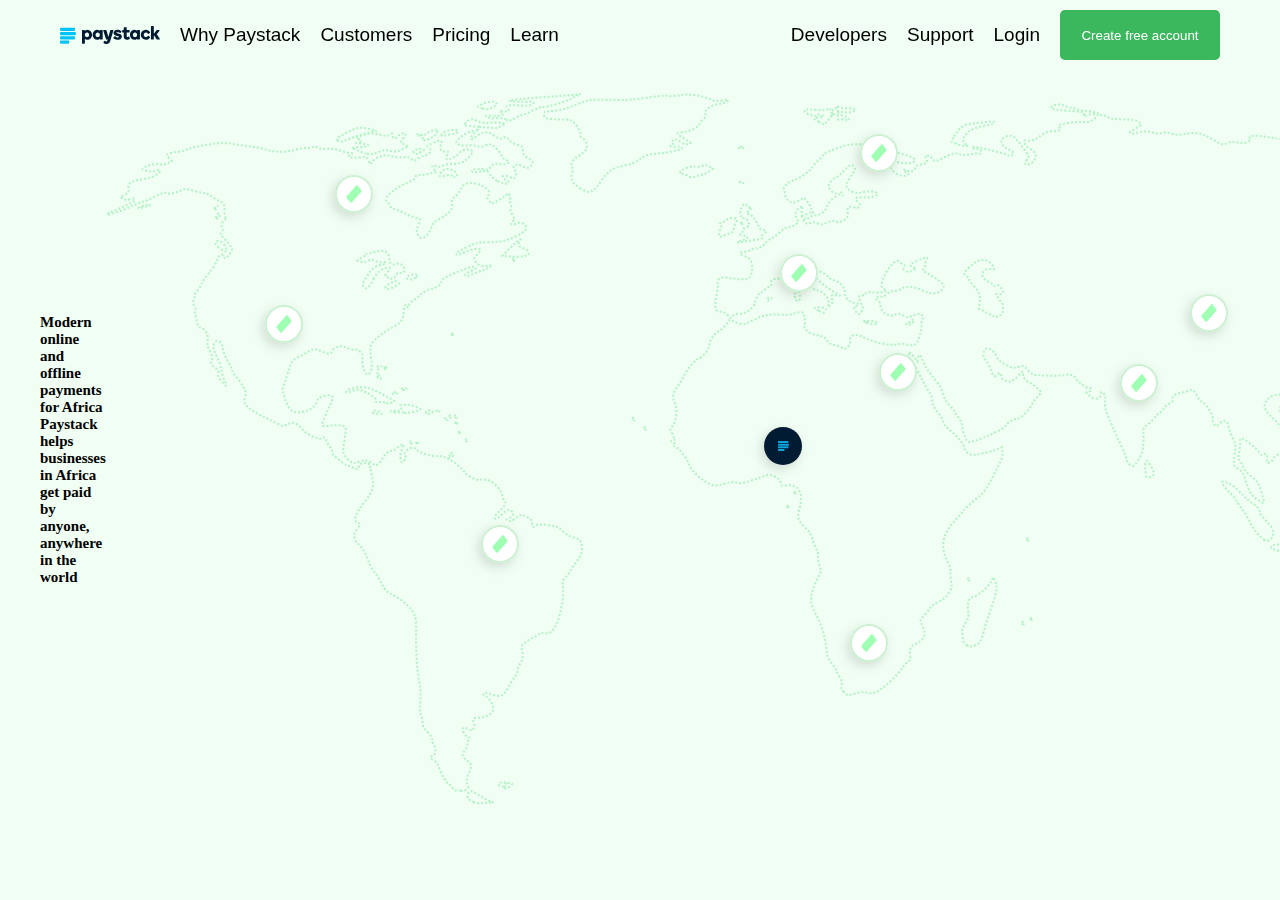
==== commit 18b60c7e: "initial commit" ====
--- a/index.html
+++ b/index.html
@@ -1,263 +1,43 @@
 <!DOCTYPE html>
 <html lang="en">
 <head>
-    <meta charset="UTF-8">
-    <meta name="viewport" content="width=device-width, initial-scale=1.0">
-    <title>Paystack - Modern online and offline payments for africa </title>
-    <link rel="icon" href="./image/paystacklogo.png">
-    <link rel="stylesheet" href="./styles/styles.css">
+  <meta charset="UTF-8">
+  <meta name="viewport" content="width=device-width, initial-scale=1.0">
+  <title>paystack</title>
+  <link rel="icon" href="./image/paystacklogo.png">
+  <link rel="stylesheet" href="./styles/styles.css">
 </head>
 <body>
-    <main class="main">
-    <section class="nav">
-        <div class="first-nav">
-       <figure class="paystack-logo">
-       <a  class="log"href="#"><img class="logo" src="./image/paystacklogo.png">Paystack</a>
-       </figure>
-            <ul class="nav-list">
-            <li> <a href="#">Why Paystack</a></li>
-            <li> <a href="./customers.html">Customers</a></li>
-            <li> <a href="#">Pricing</a></li>
-            <li> <a href="#">Learn</a></li>
-            </ul>
-           </div>
-           <div class="second-nav">
-            <ul class="nav-list-2">
-            <li> <a href="#"></a>Developers</li>
-            <li> <a href="#"></a>Support</li>
-            <li> <a href="#"></a>Login</li>
-            <li><button class="btn">create free account</button></li>
-             </ul>
-        </div>
+  <nav class="nav">
+    <section class="nav-1">
+    <figure class="paystack">
+       <a href="#" ><img class="paystack-logo" src="./image/Paystack-Logo.svg"></a>
+    </figure > 
+        <a href="#"><li></li>Why Paystack</a>
+        <a href="#"><li></li>Customers</a>
+        <a href="#"><li></li>Pricing</a>
+        <a href="#"><li></li>Learn</a>
     </section>
-    <section>
-        <section class="modern">
-            <article>
-          <h2>  Modern online and offline payments for Africa </h2>
-          <span class="abt-paystack">
-          Paystack helps business in africa get paid by anyone, anywhere in the world
-        </span>
-        </article>
-        <span class="create">
-        <a href="#"><button class="btn">create a free account</button></a>
-        <a class="contact-sales" href="#">or contact sales</a>
-         </span>
-         <section class=main>
-            <div class="sec">
-            <article class="trusted">
-                Trusted by over 200,000 businesses
-            </article>
-            <section class="we-trust">
-            <div class="c-logo ">
-                <img class="u-lazyload--is-done" data-src="https://assets.paystack.com/assets/img/logos/merchants/Dominos-Plain.svg" alt="Domino's Pizza logo" src="https://assets.paystack.com/assets/img/logos/merchants/Dominos-Plain.svg">
-            </div>
-            <div class="c-logo ">
-                <img class="u-lazyload--is-done" data-src="https://assets.paystack.com/assets/img/logos/merchants/mtn-group-grayscale.svg" alt="MTN logo" src="https://assets.paystack.com/assets/img/logos/merchants/mtn-group-grayscale.svg">
-            </div>
-            <div class="c-logo ">
-                <img class="u-lazyload--is-done" data-src="https://assets.paystack.com/assets/img/logos/merchants/Bolt-Stack-Blue_200304_153027.svg" alt="Bolt logo" src="https://assets.paystack.com/assets/img/logos/merchants/Bolt-Stack-Blue_200304_153027.svg">
-            </div>
-            <div class="c-logo u-hidden--mobile">
-                <img class=" u-lazyload--is-done" data-src="https://assets.paystack.com/assets/img/logos/merchants/Axa-mansard-_-Plain.svg" alt="AXA Mansard logo" src="https://assets.paystack.com/assets/img/logos/merchants/Axa-mansard-_-Plain.svg">
-            </div>
-            </section>
-            </div>
-            <article class="watch">
-                Watch MTN chief Transformation Officer, Olubayo Adekanmbi, discuss working with paystack
-            </article>
-            </section>
-        </section>
-       
-        <svg width="1565" height="712" viewBox="0 0 1565 712" fill="none" xmlns="http://www.w3.org/2000/svg">
-            <g id="worldmap">
-              <rect width="1563.11" height="709.275" fill="black" fill-opacity="0" transform="translate(1 1)"></rect>
-              <g id="map">
-                <rect width="1563.11" height="709.275" fill="black" fill-opacity="0" transform="translate(1 1)"></rect>
-                <path id="path2830" d="M368.218 709.24C362.218 706.995 360.54 704.796 361.965 701.048C362.625 699.311 363.894 697.891 364.783 697.891C365.673 697.891 369.568 699.937 373.438 702.439C377.309 704.941 382.042 707.556 383.956 708.251L387.436 709.515L383.155 709.608C380.8 709.659 377.345 709.923 375.478 710.193C373.61 710.464 370.343 710.035 368.218 709.24V709.24ZM354.601 697.715C353.471 697.083 351.588 696.87 350.415 697.242C348.939 697.71 347.799 697.013 346.707 694.971C345.839 693.351 344.285 691.734 343.252 691.379C340.882 690.564 335.915 682.516 333.151 675.013C331.754 671.223 329.877 668.604 327.647 667.336C323.692 665.086 323.408 664.065 326.47 663.094C329.973 661.982 330.625 655.807 327.676 651.666C326.269 649.69 325.528 647.37 325.952 646.265C326.453 644.961 325.072 642.673 321.728 639.266C317.508 634.966 316.728 633.403 316.539 628.872C316.417 625.939 315.702 622.799 314.952 621.894C314.006 620.755 313.813 616.665 314.324 608.579C314.877 599.816 314.555 594.408 313.03 586.87C310.766 575.675 309.609 554.818 310.197 535.789C310.323 531.729 309.797 526.155 309.028 523.402C307.156 516.699 298.544 508.237 287.9 502.644C280.287 498.643 279.216 497.618 276.24 491.473C274.438 487.752 270.993 482.19 268.586 479.114C266.178 476.038 263.561 471.52 262.769 469.075C260.256 461.314 255.826 453.516 252.807 451.537C251.2 450.484 249.367 447.746 248.734 445.453C247.709 441.742 247.979 440.706 251.186 436.044C254.664 430.99 254.705 430.784 252.355 430.169C246.58 428.659 249.009 420.941 259.374 407.86C266.264 399.167 268.282 392.544 266.373 384.893C265.646 381.977 264.995 378.927 264.926 378.115C264.858 377.303 264.34 376.639 263.776 376.639C263.211 376.639 263.32 375.574 264.017 374.272C265.09 372.266 264.819 371.693 262.239 370.517C258.479 368.804 252.801 370.498 252.779 373.34C252.752 376.747 251.254 376.998 246.313 374.423C243.666 373.043 240.917 371.915 240.204 371.915C239.491 371.915 236.717 370.028 234.04 367.722C231.363 365.416 228.508 363.003 227.696 362.36C226.884 361.718 226.22 359.967 226.22 358.469C226.22 356.971 225.177 354.802 223.902 353.648C222.627 352.495 220.975 349.706 220.231 347.451C219.253 344.488 218.521 343.709 217.589 344.641C215.643 346.587 212.762 346.218 205.77 343.125C202.114 341.509 198.306 338.748 196.785 336.612C195.333 334.572 192.558 332.084 190.62 331.081C187.42 329.426 186.62 329.439 181.96 331.219L176.825 333.18L161.071 325.546C151.38 320.85 143.859 316.371 141.529 313.907C137.917 310.087 137.8 309.673 139.002 304.938C140.103 300.6 139.916 299.258 137.522 294.311C136.014 291.197 132.721 286.414 130.203 283.682C127.685 280.95 125.91 278.252 126.26 277.687C126.61 277.121 124.836 273.309 122.318 269.215C119.458 264.565 117.44 259.583 116.939 255.937C116.296 251.264 115.547 249.834 113.176 248.754C110.663 247.609 109.96 247.755 108.521 249.721C106.494 252.489 107.07 255.412 111.552 265.096C113.373 269.032 115.255 274.866 115.734 278.061C116.213 281.255 117.628 285.875 118.879 288.326C121.841 294.132 119.928 294.03 115.257 288.132C112.502 284.654 111.758 282.746 112.306 280.565C112.89 278.236 112.315 277.114 109.452 274.997C105.109 271.786 104.19 269.715 105.785 266.735C106.715 264.997 106.289 263.09 103.926 258.429C101.527 253.694 101.026 251.401 101.62 247.885C102.59 242.138 100.012 236.937 95.2053 234.945C92.4301 233.796 91.4734 232.51 90.9079 229.169C90.5078 226.805 89.7416 223.148 89.2052 221.042C88.6472 218.851 88.6878 216.93 89.3001 216.552C89.8887 216.188 89.5035 214.567 88.4442 212.951C86.8841 210.57 86.7772 209.443 87.8818 207.018C88.6318 205.372 88.9149 203.491 88.5109 202.837C88.1069 202.183 89.1137 200.23 90.7482 198.497C92.3827 196.763 94.5588 193.306 95.5839 190.813C96.6091 188.321 99.7682 183.701 102.604 180.547C105.44 177.393 109.036 171.867 110.594 168.268C112.757 163.272 114.025 161.72 115.954 161.704C117.343 161.694 118.406 162.348 118.316 163.16C117.94 166.544 120.615 165.502 123.62 161.094C125.392 158.495 126.348 156.192 125.744 155.976C125.141 155.759 124.648 154.782 124.648 153.803C124.648 152.825 122.203 149.648 119.214 146.744C114.258 141.927 113.939 141.288 115.587 139.467C116.923 137.992 117.08 136.909 116.189 135.318C114.624 132.521 117.094 126.259 119.771 126.234C120.877 126.223 121.193 125.847 120.514 125.348C118.99 124.229 118.3 121.687 118.514 117.984C118.856 112.07 117.562 109.597 113.165 107.76C110.794 106.769 107.175 104.678 105.123 103.113C103.072 101.548 100.469 100.268 99.3398 100.268C98.2102 100.268 93.0754 99.1933 87.9292 97.8793C79.6554 95.7668 78.1972 95.6834 75.3311 97.1585C69.3916 100.215 63.0989 101.461 60.5334 100.088C58.6092 99.0585 56.5092 99.6945 49.1866 103.525C44.2445 106.11 38.3408 108.626 36.0672 109.116C33.7937 109.607 29.4426 111.263 26.3982 112.797C17.7627 117.148 5.39247 121.535 1.97077 121.459C-0.237526 121.409 1.25547 120.441 7.13096 118.111C17.1164 114.151 27.3768 108.994 28.3259 107.459C29.4948 105.567 26.9575 104.889 23.9095 106.278C21.6654 107.3 20.2824 107.204 17.6929 105.848L14.3624 104.103L17.9852 102.229C22.0806 100.111 23.3689 97.7153 22.428 93.9662C21.5167 90.3353 26.5413 87.6674 37.3657 86.0349C43.1817 85.1578 47.6032 83.6977 50.58 81.6713C55.8292 78.0979 54.9274 75.3972 49.2677 77.7415C46.5885 78.8513 44.6369 78.8634 40.6691 77.795C35.8471 76.4966 35.6753 76.3112 37.8321 74.7341C41.4411 72.0952 48.9051 70.5079 53.8092 71.3365C56.9124 71.8607 59.4543 71.4937 62.0631 70.1447L65.8328 68.1953L63.3513 65.5538C61.9864 64.101 60.8697 62.6 60.8697 62.2182C60.8697 61.1224 67.9798 58.9308 71.535 58.9308C73.3095 58.9308 78.1741 57.6462 82.3452 56.0762C86.5163 54.5062 96.1397 52.3628 103.73 51.3131C116.042 49.6105 118.649 49.5897 127.881 51.1205C133.573 52.0643 141.419 53.1899 145.316 53.6219C149.214 54.0539 156.112 55.4251 160.647 56.6691C171.177 59.5582 178.036 59.5229 189.8 56.5193C194.995 55.1929 200.245 54.4251 201.468 54.8131C202.69 55.201 204.768 54.9414 206.086 54.2361C207.902 53.2643 209.31 53.3819 211.901 54.7216C214.242 55.932 217.131 56.2775 221.065 55.8173C225.215 55.3318 228.849 55.8346 234.155 57.6285C238.194 58.9944 242.68 60.1119 244.124 60.1119C246.682 60.1119 246.69 60.1553 244.457 61.7991C242.266 63.4111 242.26 63.5236 244.317 64.3206C245.501 64.7794 249.611 64.8264 253.45 64.4251C260.384 63.7004 260.444 63.7208 262.378 67.4597L264.324 71.2239L266.851 68.0551C268.303 66.2341 271.754 64.1712 274.963 63.2052C279.815 61.7452 281.287 61.7501 286.159 63.2422C289.599 64.2955 293.715 64.6792 296.798 64.2339C300.724 63.6669 302.547 64.0201 305.108 65.8439C308.342 68.1465 308.431 68.1477 311.299 65.9249C312.9 64.6845 316.194 63.1168 318.618 62.4411C324.424 60.8237 326.393 57.3771 322.906 54.9352C320.441 53.2084 320.549 53.0766 327.029 49.8983C331.863 47.5278 334.039 46.9895 334.981 47.9316C335.923 48.8736 335.914 49.9099 334.946 51.7176C333.297 54.7987 335.35 59.4559 337.922 58.469C338.846 58.1142 340.38 58.1221 341.33 58.4867C342.822 59.0592 342.798 59.5447 341.154 62.0535C336.613 68.984 346.794 67.0203 353.686 59.6363C356.488 56.6342 360.83 55.724 364.899 57.2856C367.527 58.294 367.281 59.1196 362.929 63.8916C357.742 69.5784 355.088 70.7415 347.299 70.7415C343.534 70.7415 339.089 71.5571 337.018 72.6281C334.151 74.1106 332.753 74.2339 330.492 73.2036C326.277 71.283 324.809 72.8816 327.833 76.1004L330.414 78.8479L325.265 80.3094C322.432 81.1133 317.723 81.8487 314.8 81.9437C310.561 82.0814 309.484 82.5416 309.477 84.2173C309.471 85.6512 307.409 87.1603 302.981 88.9703C288.634 94.8351 276.463 105.41 280.869 108.182C281.695 108.701 283.005 110.573 283.782 112.342C284.676 114.378 286.399 115.798 288.481 116.215C290.29 116.577 294.958 118.444 298.856 120.363C302.753 122.283 307.537 124.2 309.485 124.625C314.85 125.794 314.897 125.918 312.399 132.257C310.261 137.68 310.218 138.454 311.874 141.658C312.867 143.578 314.33 145.13 315.126 145.107C318.996 144.995 322.624 141.424 324.879 135.507C327.028 129.869 328.007 128.817 334.176 125.522C343.279 120.66 347.064 115.871 346.056 110.494C345.399 106.991 345.74 106.169 348.738 104.035C350.627 102.689 353.128 99.4696 354.296 96.8796C356.907 91.0903 361.102 89.0834 368.176 90.2399C374.449 91.2655 381.868 95.2484 382.764 98.0718C383.132 99.2308 382.827 101.312 382.085 102.697C380.963 104.795 381.175 105.681 383.355 108.002L385.973 110.788L390.248 108.573C392.599 107.354 396.367 104.977 398.622 103.29L402.721 100.222L403.684 102.826C404.213 104.257 404.364 106.166 404.018 107.068C403.672 107.969 403.941 109.738 404.616 110.999C405.375 112.417 405.434 114.022 404.771 115.207C404.023 116.543 404.523 118.573 406.423 121.919C409.147 126.714 409.147 126.717 406.755 128.392C403.609 130.597 405.628 132.934 409.081 131.086C412.512 129.25 416.438 129.489 418.86 131.68C422.439 134.92 419.463 138.795 409.961 143.265C399.626 148.128 395.02 149.091 381.531 149.21C371.57 149.298 370.251 149.616 360.567 154.258C354.883 156.983 350.232 159.68 350.232 160.251C350.232 162.688 352.023 162.476 358.895 159.226C362.943 157.31 368.162 155.78 370.647 155.78C374.893 155.779 375.048 155.91 373.722 158.387C372.954 159.822 371.298 161.828 370.041 162.846C368.066 164.445 367.95 165.12 369.187 167.834C371.041 171.904 375.884 173.863 381.677 172.885L386.255 172.113L382.735 174.541C380.799 175.877 377.61 177.316 375.648 177.74C373.687 178.164 369.656 179.733 366.69 181.227C363.68 182.743 360.656 183.546 359.843 183.044C357.974 181.888 359.947 180.155 366.02 177.618C371.421 175.361 370.557 172.964 364.737 174.056C362.47 174.481 355.118 177.25 348.4 180.21C337.913 184.829 336.084 186.048 335.473 188.828C334.723 192.244 332.163 193.86 323.162 196.599C320.291 197.472 316.57 199.583 314.894 201.29C313.219 202.997 310.01 205.552 307.764 206.969C305.518 208.385 303.367 210.867 302.985 212.483C302.355 215.148 302.209 215.211 301.42 213.158C299.942 209.313 297.715 213.072 297.587 219.63C297.456 226.349 294.05 230.932 286.581 234.441C278.923 238.039 268.026 246.542 265.818 250.641C263.869 254.261 263.787 255.671 264.988 264.974C266.109 273.653 266.042 275.831 264.567 278.682C263.466 280.812 262.182 281.829 261.113 281.419C258.579 280.447 255.479 270.018 256.348 265.388C256.951 262.171 256.551 260.952 254.154 258.7C252.222 256.886 250.439 256.196 248.924 256.677C247.658 257.078 244.081 256.317 240.97 254.983C236.204 252.94 234.683 252.769 231.28 253.892C228.973 254.653 226.68 256.459 225.93 258.106C224.813 260.557 224.073 260.872 220.989 260.209C218.994 259.78 215.927 258.695 214.172 257.799C209.852 255.592 207.433 255.746 202.58 258.536C200.316 259.838 195.698 262.329 192.316 264.072C188.429 266.075 185.76 268.354 185.06 270.268C184.451 271.933 182.273 278.424 180.22 284.691L176.488 296.088L178.394 303.444C181.897 316.959 186.769 321.005 196.922 318.828C204.575 317.186 209.172 313.86 210.861 308.741C211.934 305.49 213.092 304.415 216.557 303.453C221.771 302.004 223.949 301.951 225.951 303.222C227.604 304.271 227.023 305.997 219.623 322.018C214.546 333.011 214.911 333.994 223.61 332.739C231.536 331.596 238.78 332.474 239.626 334.679C239.956 335.539 239.42 341.34 238.434 347.57C236.67 358.716 236.683 358.966 239.222 363.073C240.641 365.369 243.301 368.023 245.134 368.971C248.06 370.484 248.978 370.48 252.659 368.942C258.509 366.498 261.685 366.757 265.748 370.007C268.997 372.607 269.456 372.68 272.009 371.007C273.525 370.014 275.592 367.554 276.603 365.539C278.884 360.996 282.726 357.803 285.953 357.768C287.302 357.754 289.653 356.413 291.179 354.789C294.277 351.491 299.733 350.417 297.066 353.63C294.828 356.326 293.549 364.999 294.991 367.694C296.192 369.938 296.289 369.925 298.474 367.226C300.03 365.304 300.344 364.072 299.493 363.222C297.465 361.193 298.075 359.507 301.85 356.717C305.769 353.819 308.801 354.117 312.183 357.73C314.662 360.38 327.902 363.961 331.696 363.009C337.474 361.559 353.087 371.052 358.953 379.582C361.746 383.644 370.67 387.731 374.593 386.746C382.665 384.721 393.731 392.807 396.318 402.623C397.089 405.546 398.251 408.269 398.9 408.673C400.624 409.747 398.042 413.988 392.4 419.356C388.795 422.785 387.934 424.262 388.948 425.276C389.962 426.29 391.629 425.401 395.632 421.711C401.455 416.345 403.397 415.8 406.314 418.717C408.088 420.491 408.034 420.852 405.602 423.441C404.154 424.983 402.131 426.278 401.108 426.319C400.029 426.362 400.465 426.88 402.145 427.551C404.452 428.472 405.656 428.213 408.05 426.278C414.286 421.24 415.752 420.998 421.291 424.093C424.893 426.104 426.335 427.636 426.153 429.256C425.648 433.76 426.71 434.757 429.833 432.711C432.315 431.085 434.017 431.008 442.321 432.145C451.153 433.354 452.31 433.836 456.547 438.074C459.693 441.22 463.232 443.289 467.677 444.581C473.646 446.316 474.294 446.845 475.377 450.865C476.946 456.694 475.108 463.162 470.134 469.306C468.01 471.93 465.406 475.783 464.347 477.868C463.289 479.952 461.039 483.042 459.347 484.735C456.482 487.599 456.323 488.316 457.037 495.117C458.432 508.405 451.932 533.196 445.663 538.497C443.622 540.223 441.875 540.629 438.639 540.128C435.978 539.715 434.009 539.981 433.489 540.823C433.026 541.572 430.447 543.152 427.758 544.334C425.068 545.517 421.065 548.025 418.861 549.907C415.046 553.166 414.918 553.527 416.202 557.417C417.682 561.902 416.685 567.212 413.513 571.741C412.487 573.206 411.648 575.697 411.648 577.277C411.648 578.858 410.416 581.796 408.91 583.806C407.404 585.816 404.498 590.417 402.453 594.031C397.423 602.921 394.398 604.462 387.103 601.847C380.773 599.578 377.397 599.307 377.397 601.068C377.397 601.732 378.659 602.849 380.201 603.552C381.743 604.255 384.147 607.116 385.542 609.909C387.62 614.07 387.84 615.514 386.757 617.891C385.079 621.573 378.665 624.664 372.702 624.664C367.421 624.664 366.111 625.956 367.935 629.364C369.061 631.468 368.304 634.853 366.126 637.448C365.95 637.658 364.101 636.948 362.017 635.871C357.043 633.299 355.282 634.937 357.796 639.799C358.818 641.776 360.763 643.745 362.116 644.175C364.443 644.913 364.468 645.077 362.577 647.167C361.475 648.385 360.903 650.233 361.305 651.279C361.736 652.403 360.774 654.831 358.948 657.225C355.98 661.117 355.937 661.386 357.84 664.29C358.928 665.951 360.625 667.619 361.612 667.998C365.169 669.363 365.758 674.026 363.046 679.342C360.329 684.668 359.912 690.008 362.015 692.542C363.927 694.846 357.494 699.334 354.601 697.715H354.601ZM267.557 186.181C270.713 179.587 276.585 174.676 281.314 174.676C284.718 174.676 284.758 175.228 281.642 179.19L279.191 182.306L281.705 184.342C283.731 185.982 284.776 186.124 287.086 185.072C288.662 184.354 290.278 182.739 290.677 181.483C291.219 179.775 292.101 179.375 294.18 179.897C296.105 180.381 297.31 179.967 298.102 178.552C300.502 174.263 294.395 168.779 289.899 171.185C286.683 172.907 282.48 169.482 283.377 165.869C283.709 164.531 283.025 162.2 281.841 160.637C279.4 157.415 275.686 157.076 267.557 159.332C264.634 160.144 261.301 160.771 260.15 160.727C258.999 160.682 258.366 161.145 258.743 161.756C259.121 162.366 258.999 162.877 258.474 162.891C257.948 162.906 256.196 163.934 254.579 165.176L251.64 167.434L254.941 168.689C257.521 169.67 259.042 169.53 261.908 168.048C265.276 166.306 265.9 166.307 269.576 168.06C271.79 169.116 274.813 169.658 276.344 169.274C277.865 168.892 279.436 169.107 279.835 169.751C280.242 170.41 278.578 171.258 276.035 171.688C269.123 172.855 265.532 175.734 260.518 184.124C256.331 191.133 256.09 191.978 257.76 193.831C259.397 195.649 259.85 195.677 262.096 194.106C263.476 193.141 265.933 189.575 267.557 186.181V186.181ZM289.015 193.472C293.22 191.327 293.624 190.788 292.142 189.306C290.661 187.825 289.725 187.921 284.904 190.053C279.245 192.557 277.449 195.935 281.777 195.935C283.102 195.935 286.359 194.827 289.015 193.472ZM309.957 184.547C312.417 182.824 312.508 182.486 310.773 181.515C308.219 180.086 300.627 182.549 300.627 184.807C300.627 187.133 306.498 186.97 309.957 184.547ZM398.656 694.584C398.656 694.064 399.294 693.001 400.073 692.221C400.853 691.442 401.044 690.804 400.499 690.804C399.953 690.804 398.87 691.676 398.091 692.741C396.973 694.27 396.2 694.402 394.417 693.367C393.143 692.628 392.834 692.041 393.706 692.021C394.557 692.001 394.924 691.454 394.522 690.804C393.751 689.557 395.778 689.217 401.609 689.615C406.813 689.97 407.336 690.73 404.12 693.26C401.123 695.617 398.656 696.215 398.656 694.584V694.584ZM1385.01 664.942C1381.63 662.801 1388.66 658.074 1406.11 650.765C1410.98 648.723 1418.41 644.455 1422.61 641.278C1429.75 635.877 1430.34 635.643 1431.76 637.665C1433.91 640.734 1432.64 642.955 1427.39 645.322C1424.89 646.453 1421.73 648.646 1420.38 650.194C1419.04 651.743 1416.87 653.01 1415.57 653.01C1414.27 653.01 1411.21 654.8 1408.77 656.988C1400.43 664.476 1389.86 668.014 1385.01 664.942ZM1302.35 649.599C1301.12 648.821 1301.05 648.021 1302.05 646.151C1302.77 644.812 1303.36 642.051 1303.36 640.016C1303.36 636.689 1303.63 636.41 1306.01 637.25C1307.48 637.765 1310.53 638.255 1312.81 638.34C1315.08 638.425 1317.35 638.571 1317.85 638.666C1319.81 639.033 1314.58 644.988 1309.88 647.743C1304.28 651.025 1304.51 650.968 1302.35 649.599V649.599ZM1438.83 639.271C1438.42 638.86 1439.39 637.494 1440.99 636.235C1443.4 634.339 1443.68 633.538 1442.63 631.569C1441.1 628.72 1443.37 625.663 1448.61 623.49C1452.67 621.807 1453.7 618.392 1452.61 610.149C1451.86 604.478 1451.95 604.124 1453.78 605.635C1455.21 606.822 1455.57 608.317 1455.05 611.044C1454.49 614.032 1455 615.585 1457.49 618.547C1460.18 621.747 1460.98 622.095 1463.08 620.973C1465.16 619.856 1465.41 619.958 1464.75 621.671C1464.33 622.774 1463.98 623.885 1463.98 624.14C1463.98 624.395 1462.26 625.488 1460.14 626.569C1458.03 627.65 1453.91 630.509 1450.99 632.922C1446.24 636.847 1441.35 640.018 1440.05 640.018C1439.79 640.018 1439.24 639.682 1438.83 639.271V639.271ZM1313.93 624.017C1311.45 621.369 1310.99 621.267 1308.6 622.833C1305.55 624.828 1299.83 623.662 1295.24 620.112C1292.8 618.218 1292.63 617.608 1293.89 615.251C1294.97 613.239 1295 611.829 1294.03 609.696C1293.31 608.123 1292.73 605.799 1292.73 604.53C1292.73 601.669 1290.87 601.532 1289.33 604.281C1288.7 605.412 1287.84 605.999 1287.43 605.586C1287.01 605.172 1288.38 602.891 1290.47 600.516C1295.6 594.67 1293.6 593.084 1286.82 597.624C1283.9 599.58 1281.32 601.717 1281.09 602.373C1280.86 603.029 1279.45 601.005 1277.97 597.875C1276.36 594.481 1273.58 591.071 1271.08 589.425C1267.33 586.953 1266.05 586.749 1258.84 587.467C1248.27 588.519 1238.07 591.126 1231.4 594.482C1228.36 596.008 1222.44 597.57 1217.87 598.049C1213.4 598.518 1206.3 600.2 1202.08 601.788C1195.63 604.215 1193.79 604.47 1190.53 603.392C1186.14 601.945 1184.32 598.963 1187.16 597.875C1188.18 597.481 1190.05 594.771 1191.3 591.852C1193.3 587.18 1193.41 585.726 1192.22 579.689C1191.24 574.695 1191.21 569.967 1192.12 562.278C1192.81 556.473 1193.07 550.58 1192.71 549.183C1192.34 547.786 1192.91 544.366 1193.98 541.583C1195.85 536.676 1196.3 536.355 1208.97 530.988C1216.16 527.945 1223.52 525.454 1225.32 525.454C1230.2 525.454 1236.25 520.809 1239.58 514.498C1241.64 510.597 1243.07 509.113 1244.3 509.591C1247.75 510.924 1248.43 510.662 1248.17 508.104C1248 506.459 1248.7 505.263 1250.11 504.817C1251.33 504.431 1253.57 502.28 1255.1 500.037C1256.67 497.742 1259.89 495.155 1262.48 494.117C1266.79 492.386 1267.22 492.412 1269.56 494.544C1273.89 498.477 1276.96 499.625 1278.42 497.861C1279.13 497.003 1279.38 495.963 1278.96 495.55C1277.61 494.198 1283.8 486.436 1286.82 485.691C1288.45 485.29 1291.78 483.958 1294.23 482.73C1298.05 480.815 1299.4 480.688 1303.68 481.838C1312.91 484.317 1313.22 484.722 1309.79 489.912C1305.37 496.586 1306.54 499.196 1317.37 506.822C1322.38 510.343 1327.1 513.013 1327.87 512.757C1328.64 512.5 1331.07 509.805 1333.27 506.766C1336.28 502.626 1337.44 499.615 1337.92 494.746C1338.61 487.83 1341.91 478.211 1343.61 478.211C1344.17 478.211 1345.46 481.056 1346.47 484.532C1347.48 488.009 1349.59 492.066 1351.17 493.548C1354.86 497.012 1357 506.699 1355.35 512.422C1354.25 516.214 1354.46 516.823 1358.22 520.69C1360.45 522.985 1363.98 528.584 1366.07 533.131C1368.15 537.678 1371.9 544.112 1374.41 547.428L1378.97 553.458L1377.67 562.774C1376.73 569.533 1375.28 574.038 1372.37 579.185C1367.92 587.069 1361.27 594.592 1357.76 595.706C1356.5 596.106 1353.57 599.065 1351.26 602.281C1348.95 605.498 1346.54 608.129 1345.91 608.129C1345.27 608.129 1342.57 610.889 1339.9 614.263C1335.45 619.889 1334.64 620.404 1330 620.491C1326.45 620.558 1323.72 621.523 1320.8 623.75L1316.65 626.913L1313.93 624.017H1313.93ZM738.02 599.184C735.519 596.683 735.101 595.404 735.66 591.959C736.186 588.717 735.685 586.811 733.438 583.504C731.843 581.156 730.537 578.657 730.537 577.951C730.537 577.245 728.449 573.868 725.896 570.446C721.951 565.158 721.14 563.046 720.49 556.355C719.342 544.55 715.572 531.773 710.506 522.512C708.015 517.959 705.623 512.048 705.189 509.375C704.266 503.689 706.575 495.226 711.847 484.973L715.354 478.152L713.383 472.219C712.281 468.901 711.742 464.974 712.161 463.306C712.651 461.354 712.124 459.029 710.636 456.572C709.386 454.507 707.529 449.895 706.51 446.322C705.149 441.55 703.252 438.447 699.361 434.629C691.875 427.285 690.902 424.394 693.225 416.403C697.954 400.135 692.845 390.647 680.364 392.518C675.505 393.247 675.319 393.156 674.632 389.723C674.105 387.089 672.678 385.54 669.093 383.711C664.434 381.334 662.441 381.325 656.72 383.655C655.421 384.184 650.106 386.018 644.91 387.73C637.096 390.305 634.749 390.637 631.348 389.65C628.126 388.716 625.412 388.957 618.818 390.766C612.004 392.636 609.534 392.836 605.853 391.82C598.171 389.699 584.973 377.803 583.096 371.308C581.643 366.282 572.608 354.568 569.533 353.724C567.579 353.188 567.339 352.773 568.535 352.001C569.738 351.224 569.529 350.831 567.649 350.339C564.664 349.559 564.367 347.12 567.254 347.094C569.021 347.079 569.063 346.91 567.549 345.931C566.434 345.21 566.31 344.78 567.214 344.768C568.152 344.757 567.795 343.3 566.186 340.572C563.92 336.733 563.873 336.225 565.604 334.313C570.888 328.474 572.046 315.903 568.029 307.982C566.111 304.201 567.344 298.978 571.436 293.548C572.977 291.503 575.985 286.528 578.121 282.493C581.857 275.433 590.185 265.618 592.439 265.618C594.934 265.618 602.982 256.966 602.982 254.285C602.982 248.23 606.601 242.194 612.503 238.407C615.674 236.372 619.39 232.893 620.76 230.675C623.564 226.139 623.961 225.991 627.226 228.267C628.507 229.16 631.691 230.248 634.301 230.686C638.282 231.354 640.185 230.873 646.112 227.704C656.31 222.25 662.612 220.888 674.281 221.616C681.977 222.096 685.441 221.789 689.172 220.296C694.665 218.098 699.415 219.399 698.129 222.75C697.743 223.756 697.979 225.246 698.653 226.059C699.503 227.082 699.496 228.548 698.632 230.82C697.546 233.675 697.787 234.525 700.476 237.332C702.178 239.107 705.223 240.891 707.245 241.295C716.737 243.193 719.436 244.423 721.396 247.741C722.832 250.172 724.715 251.42 727.827 252.004C730.247 252.458 733.761 253.622 735.637 254.592C738.821 256.239 739.233 256.179 741.889 253.684C743.674 252.007 744.484 250.231 744.065 248.912C743.698 247.756 743.978 245.727 744.686 244.404C746.514 240.989 751.702 241.324 759.802 245.38C768.628 249.798 785.365 252.951 791.298 251.313C794.152 250.525 796.896 250.514 799.394 251.282C807.555 253.79 811.734 251.827 812.849 244.962C813.219 242.681 813.85 240.816 814.253 240.816C815.016 240.816 815.416 237.387 815.526 229.891C815.562 227.455 816.138 225.462 816.806 225.462C817.601 225.462 817.562 224.606 816.692 222.981C815.24 220.267 812.294 220.329 805.245 223.222C801.901 224.594 800.971 224.536 797.976 222.766C794.092 220.472 790.107 220.128 788.958 221.988C788.103 223.371 782.064 222.401 778.789 220.356C776.436 218.886 774.237 214.512 774.237 211.3C774.237 210.069 773.041 208.219 771.58 207.189C769.317 205.596 769.186 205.145 770.694 204.158C771.668 203.52 773.672 203.282 775.148 203.629C777.029 204.072 778.759 203.331 780.944 201.146C783 199.091 785.5 197.956 788.301 197.807C790.634 197.683 794.014 196.613 795.812 195.428C799.715 192.856 808.576 193.571 815.451 197.012C824.721 201.652 832.954 201.379 836.268 196.322C837.992 193.691 838.002 193.138 836.365 190.641C835.369 189.12 830.58 185.615 825.725 182.852L816.896 177.829L818.55 174.631C819.46 172.871 819.907 171.134 819.543 170.77C819.179 170.407 819.318 169.409 819.852 168.554C820.386 167.699 820.927 166.313 821.054 165.474C821.325 163.685 819.42 164.179 810.028 168.333C804.575 170.744 803.765 171.483 804.975 172.94C805.767 173.895 807.546 174.699 808.928 174.728C810.866 174.768 810.407 175.325 806.92 177.166C802.685 179.4 802.212 179.429 799.459 177.625C797.104 176.082 796.797 175.365 797.912 174.02C799.02 172.686 798.854 172.172 797.106 171.515C795.896 171.06 794.336 169.929 793.639 169C790.256 164.491 779.523 176.353 776.402 188.051C774.936 193.541 774.985 193.827 777.743 195.908L780.606 198.067L775.354 199.15C772.466 199.745 768.574 199.815 766.704 199.304C763.255 198.362 758.883 199.782 758.883 201.845C758.883 202.451 758.079 202.639 757.096 202.262C756.114 201.885 754.554 202.204 753.63 202.971C752.196 204.16 752.359 205.135 754.734 209.602C757.307 214.441 757.386 215.102 755.781 218.319C753.77 222.35 751.9 222.051 749.06 217.242C747.079 213.889 747.093 213.812 749.713 213.44C753.019 212.971 753.232 210.866 750.025 210.353C742.707 209.183 738.805 205.327 738.805 199.267C738.805 194.538 734.421 189.325 729.105 187.732C726.342 186.904 723.339 185.166 722.431 183.87C721.523 182.573 718.865 180.713 716.525 179.735C714.184 178.757 711.565 176.951 710.704 175.722C709.468 173.957 708.655 173.745 706.846 174.713C705.585 175.388 704.554 176.7 704.554 177.629C704.554 180.696 719.608 194.569 726.966 198.283C734.768 202.222 735.987 203.628 730.566 202.437C725.733 201.376 724.417 202.438 726.07 206.067C727.231 208.615 727.041 209.39 724.705 211.634L721.992 214.242L722.609 210.723C723.589 205.139 716.226 197.116 710.119 197.116C707.881 197.116 699.281 188.774 697.028 184.417C694.621 179.762 691.942 178.863 688.148 181.436C682.431 185.312 678.145 186.622 673.661 185.865C667.705 184.859 663.957 186.936 664.907 190.717C665.402 192.692 665.126 193.573 664.013 193.573C663.127 193.573 660.858 194.901 658.971 196.524C657.083 198.147 655.133 199.476 654.636 199.477C653.175 199.479 649.053 206.941 649.048 209.592C649.043 212.127 644.424 217.123 639.968 219.412C638.549 220.141 635.246 220.738 632.628 220.738C629.025 220.738 627.549 221.331 626.561 223.178C625.267 225.596 625.228 225.59 622.201 222.563C619.361 219.723 617.726 219.013 611.996 218.126C608.985 217.66 608.476 210.845 610.728 201.134C611.691 196.983 612.163 192.331 611.778 190.797C610.659 186.338 614.163 183.708 620.023 184.609C633.556 186.687 641.472 186.802 643.328 184.947C645.877 182.397 647.027 173.989 645.471 169.274C644.457 166.199 643.061 164.942 638.896 163.352C632.771 161.013 632.642 158.75 638.63 158.69C640.912 158.667 644.203 157.715 645.944 156.574C647.685 155.433 649.611 154.809 650.223 155.187C651.893 156.219 658.215 152.575 660.315 149.371C661.329 147.822 663.327 146.257 664.755 145.893C666.182 145.53 670.007 142.756 673.255 139.731C677.86 135.442 680.276 134.097 684.224 133.626C689.116 133.042 694.035 129.019 691.726 127.491C690.29 126.542 689.091 120.823 689.891 118.74C690.269 117.753 691.941 116.053 693.606 114.962L696.633 112.978L695.856 117.838C695.182 122.056 695.354 122.652 697.159 122.35C698.303 122.159 700.443 121.341 701.914 120.533C704.154 119.302 704.703 119.362 705.294 120.901C706.306 123.539 703.492 126.64 701.549 125.028C700.476 124.138 699.796 124.17 699.196 125.14C698.578 126.14 698.094 126.086 697.384 124.936C696.851 124.073 696.143 123.639 695.812 123.97C695.481 124.301 696.425 126.097 697.91 127.96C700.414 131.1 700.891 131.249 704.46 130.005C707.516 128.939 708.984 129.012 711.586 130.358C714.523 131.877 715.515 131.804 721.161 129.659C726.108 127.779 728.057 127.538 730.247 128.536C732.261 129.454 733.753 129.435 735.624 128.468C740.937 125.723 742.408 123.653 741.749 119.853C740.771 114.222 742.562 112.377 747.277 114.157C750.486 115.368 751.424 115.32 752.874 113.87C754.41 112.334 754.277 111.767 751.761 109.089C749.34 106.511 749.17 105.871 750.646 104.875C751.604 104.229 755.192 103.998 758.619 104.361C764.892 105.025 772.709 102.575 771.347 100.371C770.155 98.4406 762.954 97.8829 756.854 99.248C751.445 100.459 750.025 100.361 745.878 98.4911C739.439 95.5871 738.68 92.1896 743.097 86.0335C748.782 78.1096 749.822 75.5845 748.203 73.6331C745.804 70.7436 743.449 71.6856 737.97 77.7246C735.075 80.9157 731.131 84.1795 729.204 84.9774C727.278 85.7754 724.895 87.9884 723.909 89.8951C722.303 93.0004 722.305 93.6512 723.933 96.1351C724.932 97.6603 726.827 99.25 728.144 99.6679C731.767 100.818 731.05 102.976 725.868 106.522C724.274 107.612 722.148 110.698 721.143 113.378C719.885 116.737 717.971 119.029 714.986 120.752C710.778 123.181 710.587 123.191 708.262 121.086C706.946 119.895 705.549 117.466 705.158 115.687C704.768 113.909 702.994 110.712 701.217 108.583L697.985 104.712L693.888 107.21C691.634 108.584 688.727 109.698 687.428 109.686C683.68 109.652 679.341 105.603 679.051 101.87C678.907 100.015 678.424 97.5869 677.98 96.4747C676.921 93.8293 682.21 88.8681 687.706 87.3505C693.222 85.8275 704.41 77.9866 706.317 74.3076C707.165 72.6711 710.038 69.378 712.702 66.9895C715.366 64.6011 717.545 62.1205 717.545 61.4771C717.545 60.8338 720.07 59.4077 723.156 58.3082C726.241 57.2087 731.423 55.2137 734.671 53.8749C738.659 52.2312 743.645 51.3622 750.025 51.199C761.173 50.9138 768.463 52.3915 774.479 56.1553C777.497 58.0439 779.879 58.6882 782.159 58.2323C786.236 57.4168 807.974 64.1543 808.879 66.5146C809.79 68.8868 803.555 71.1261 798.191 70.3536C795.735 69.9997 790.654 69.0535 786.901 68.2509C781.848 67.1704 779.732 67.1363 778.749 68.1195C777.766 69.1027 778.257 69.8284 780.642 70.915C782.413 71.7222 784.631 73.8683 785.57 75.6842C787.961 80.308 795.619 84.0772 799.57 82.575C803.366 81.1317 803.34 80.6765 799.335 78.5036C795.63 76.4938 797.34 76.0593 801.992 77.8282C805.707 79.2406 809.916 77.4835 808.936 74.9294C808.477 73.7332 809.768 72.8695 813.409 71.9365C821.201 69.9398 821.771 69.6544 821.125 68.0742C818.68 62.0974 818.646 62.2691 822.203 62.6752C824.101 62.892 825.488 63.7037 825.33 64.5057C825.174 65.2983 826.163 66.5444 827.528 67.2748C829.578 68.3721 831.195 67.9812 836.833 65.0263C845.099 60.6933 851.534 59.2806 853.934 61.2723C855.272 62.3828 857.491 62.3906 863.913 61.3074C868.455 60.5412 872.688 60.2333 873.318 60.623C873.949 61.0127 874.813 60.7681 875.239 60.0795C876.169 58.5736 873.595 55.1565 872.186 56.0273C870.485 57.0786 864.899 55.1953 866.114 53.9802C867.338 52.7567 900.207 60.4157 902.174 62.3828C903.5 63.7088 907.698 61.9398 907.698 60.0551C907.698 59.4199 905.354 57.7614 902.489 56.3694C893.606 52.0537 893.035 45.1417 901.389 43.045C906.238 41.8281 908.335 43.2318 915.041 52.1846C923.747 63.808 923.525 63.2166 920.681 67.2113C918.574 70.1694 918.447 70.8617 919.909 71.4225C922.678 72.485 928.604 68.7669 929.438 65.4438C930.415 61.55 928.591 58.2316 924.233 55.9782C920.807 54.2067 918.328 50.9606 918.328 48.2475C918.328 47.3226 919.613 47.092 922.166 47.5584C925.995 48.2577 929.162 46.8692 937.832 40.6899C939.815 39.2767 943.167 38.3455 946.547 38.2689C953.403 38.1134 955.622 36.9624 953.649 34.5852C952.875 33.653 952.488 32.6443 952.789 32.3438C954.297 30.8354 973.741 28.1174 978.219 28.7889C982.528 29.4351 983.862 29.0855 987.407 26.3816C989.688 24.6418 991.554 22.75 991.554 22.1775C991.554 20.7338 981.233 20.8628 980.334 22.3177C979.097 24.3196 977.493 23.623 977.944 21.2797C978.325 19.3012 977.326 18.9792 968.723 18.3094C945.232 16.4804 943.322 16.0512 946.141 13.2331C948.618 10.7554 954.695 10.8034 959.782 13.3409C961.866 14.3806 965.318 15.2313 967.454 15.2313C969.589 15.2313 971.665 15.7627 972.066 16.4123C972.468 17.0619 974.537 17.5934 976.663 17.5934C982.554 17.5934 993.943 20.1378 993.228 21.2941C992.88 21.8571 993.982 22.3177 995.677 22.3177C997.371 22.3177 1000.46 23.233 1002.54 24.3516C1005.33 25.856 1009.24 26.3972 1017.54 26.4305C1026.46 26.4662 1029.42 26.9244 1032.01 28.6661C1033.79 29.871 1035.25 31.1943 1035.24 31.6068C1035.23 32.0193 1032.5 33.8563 1029.18 35.6891C1021.16 40.1155 1022.85 42.0445 1032.56 39.5299C1038.84 37.9011 1040.29 37.8907 1045.49 39.4362C1049.76 40.7042 1052.43 40.867 1055.32 40.0365C1058.21 39.2074 1061.18 39.3855 1066.22 40.69C1071.47 42.0512 1074.19 42.1897 1077.52 41.265C1085.12 39.1548 1094.47 39.7508 1099.89 42.6912C1102.58 44.1528 1107.56 46.8571 1110.94 48.7009C1116.93 51.9691 1117.19 52.0052 1121.34 50.1422C1124.82 48.5827 1126.76 48.4523 1131.89 49.4331C1136.99 50.408 1138.85 50.2892 1141.72 48.8041C1144.53 47.3512 1144.98 46.637 1143.91 45.3449C1141.84 42.8462 1149.19 41.9173 1158.23 43.5365C1162.37 44.2781 1167.62 45.0184 1169.9 45.1816C1172.17 45.3448 1176.61 46.6404 1179.77 48.0608C1184.58 50.2269 1188.21 50.7176 1202.29 51.1043C1215.65 51.4713 1219.91 52.0059 1223.13 53.7237C1226.4 55.4672 1230.13 55.9107 1242.53 56.0316C1253.94 56.1429 1259.06 56.684 1262.44 58.1388C1267.9 60.4872 1270.09 59.6259 1267.12 56.2965C1264.98 53.9016 1264.99 53.8983 1273.24 54.7179C1287.06 56.0913 1303.65 59.1165 1309.26 61.2892C1312.19 62.4205 1317.76 63.7351 1321.64 64.2105C1325.53 64.6859 1331.2 66.3372 1334.24 67.88C1338.87 70.2217 1340.37 70.4804 1343.33 69.446C1347.39 68.0314 1350.02 69.05 1356.22 74.4326L1360.07 77.7771L1357.17 78.5054C1354.26 79.2363 1346.53 77.3219 1343.86 75.2104C1343.08 74.5895 1341.98 74.3643 1341.42 74.71C1340.86 75.0556 1338.1 74.5444 1335.28 73.5739C1328.68 71.3008 1325.75 72.1546 1328.76 75.4748C1330.81 77.7424 1330.77 77.79 1326.85 77.5171C1319.53 77.0062 1321.54 79.169 1332.29 83.3628C1338.14 85.643 1343.17 87.7512 1343.48 88.0475C1344.59 89.1205 1340.93 90.4506 1338.27 89.9423C1335.35 89.3841 1328.16 92.5177 1328.16 94.3474C1328.16 94.955 1327.02 96.5113 1325.63 97.8058C1323.31 99.9682 1322.83 100.017 1319.73 98.412C1316.82 96.9096 1315.89 96.894 1313.1 98.3008C1311.31 99.2007 1308.26 100.32 1306.32 100.788C1304.37 101.256 1302.12 102.189 1301.31 102.86C1298.93 104.832 1303.12 110.574 1309.03 113.432C1312.24 114.988 1314.57 117.073 1315.26 119.017C1315.87 120.723 1317.16 123.524 1318.12 125.242C1319.7 128.043 1319.68 128.441 1317.99 129.091C1316.75 129.567 1316.39 130.521 1316.93 131.872C1317.38 133.003 1317.89 135.258 1318.06 136.882C1318.23 138.506 1318.75 140.716 1319.22 141.795C1319.82 143.198 1319.32 143.989 1317.46 144.58C1315.39 145.238 1313.99 144.445 1310.59 140.678C1308.23 138.078 1304.31 134.499 1301.87 132.723C1299.43 130.948 1295.05 126.333 1292.14 122.466C1287.02 115.646 1286.91 115.335 1288.61 112.045C1289.58 110.179 1290.38 107.431 1290.41 105.937C1290.43 104.443 1291.18 101.901 1292.07 100.288C1293.78 97.2065 1293.12 94.7462 1289.47 90.5626C1287.08 87.8157 1282.82 89.8749 1283.89 93.2598C1284.88 96.3782 1281.85 97.3887 1278.35 95.1031C1276.84 94.1122 1273.35 92.9428 1270.61 92.5045C1265.89 91.752 1265.54 91.8967 1264.32 95.1022C1263.61 96.9693 1263.31 99.9208 1263.66 101.661C1264.2 104.373 1263.82 104.928 1261.03 105.54C1259.14 105.957 1255.88 105.464 1253.24 104.357C1250.33 103.141 1247.58 102.774 1245.61 103.335C1243.92 103.816 1238.19 104.253 1232.88 104.306C1224.48 104.39 1222.86 104.757 1220.3 107.157C1218.69 108.672 1216.75 112.392 1216 115.424C1215.24 118.456 1213.86 122.12 1212.92 123.566C1211.3 126.065 1211.46 126.318 1216.09 128.679C1221.11 131.242 1226.59 131.917 1230.74 130.486C1233.94 129.381 1243.71 136.999 1246.76 142.979C1248.01 145.428 1250.08 147.991 1251.35 148.673C1256.18 151.255 1257.16 168.195 1253.12 179.269C1250.33 186.937 1247.2 189.444 1242.61 187.699C1240.86 187.032 1239.25 186.487 1239.03 186.487C1238.81 186.487 1237.5 188.667 1236.11 191.332C1234.29 194.831 1233.93 196.594 1234.83 197.678C1236.55 199.752 1235.28 202.45 1231.84 204.017C1230.25 204.741 1228.95 205.848 1228.95 206.477C1228.95 207.106 1232.64 210.163 1237.16 213.271C1242.91 217.226 1245.98 220.263 1247.38 223.385C1248.49 225.84 1249.18 228.043 1248.92 228.282C1248.65 228.52 1246.24 229.823 1243.55 231.177L1238.67 233.64L1235.73 226.894C1232.44 219.343 1229.62 216.307 1224.65 214.969C1222.14 214.295 1221.27 213.34 1221.27 211.272C1221.27 209.376 1220.05 207.765 1217.44 206.24C1213.65 204.019 1213.58 204.021 1209.54 206.515C1205.5 209.011 1205.46 209.013 1204.22 206.696C1203.53 205.41 1202.97 203.545 1202.97 202.55C1202.97 201.556 1201.97 200.211 1200.76 199.562C1198.96 198.596 1197.82 199.18 1194.5 202.768C1192.27 205.181 1189.41 207.743 1188.15 208.46C1186.19 209.573 1186.09 210.044 1187.44 211.67C1188.31 212.719 1191.31 214.857 1194.11 216.422C1198.57 218.912 1199.42 219.054 1200.92 217.551C1202.35 216.124 1203.51 216.071 1207.82 217.241L1213.01 218.648L1210.12 220.579C1204.76 224.16 1203.07 226.039 1202.31 229.271C1201.68 231.923 1202.05 232.721 1204.43 233.806C1206.02 234.53 1208.44 237.418 1209.8 240.225C1211.16 243.031 1213.89 246.277 1215.85 247.438C1220.18 249.992 1221.43 252.705 1218.93 254.102C1216.61 255.404 1217.72 257.351 1220.79 257.351C1224.47 257.351 1224.49 259.545 1220.93 272.209C1216.63 287.547 1212.74 292.664 1202.57 296.384C1198.57 297.849 1193.69 299.136 1191.75 299.244C1187.22 299.495 1183.7 301.413 1180.64 305.309L1178.21 308.402L1177.07 305.418C1175.59 301.525 1172.2 300.546 1167.33 302.607C1162.86 304.496 1159.92 307.508 1158.73 311.403C1157.67 314.888 1161.43 321.019 1167.66 325.951C1172.77 330.001 1178.51 340.163 1179.85 347.557C1181.03 353.988 1178.95 358.21 1173.38 360.721C1170.84 361.865 1168.47 363.741 1168.1 364.89C1167.23 367.65 1161.98 371.085 1161.02 369.529C1160.62 368.881 1160.61 367.367 1160.99 366.165C1161.37 364.964 1161.35 363.118 1160.95 362.064C1160.36 360.547 1159.72 360.411 1157.85 361.409C1155.91 362.448 1155.16 362.185 1153.59 359.911C1149.74 354.322 1138.57 345.341 1135.47 345.341C1134.38 345.341 1133.96 346.653 1134.15 349.475C1134.3 351.748 1133.83 356.181 1133.12 359.325C1131.95 364.448 1132.07 365.386 1134.27 368.36C1135.62 370.185 1137.06 373.014 1137.47 374.647C1137.88 376.305 1141.3 380.092 1145.2 383.225C1151.72 388.446 1152.4 389.477 1155.14 398.151C1156.76 403.276 1158.09 407.973 1158.09 408.589C1158.09 410.592 1155.62 409.781 1150.47 406.083C1145.15 402.26 1141.75 396.213 1138.91 385.523C1137.68 380.882 1136.33 378.892 1132.5 376.075C1127.8 372.619 1127.66 372.317 1128.04 366.6C1128.25 363.352 1128.79 358.748 1129.22 356.37C1129.84 353.021 1129.33 350.621 1126.98 345.74C1125.31 342.273 1123.33 336.947 1122.58 333.906C1120.92 327.111 1118.57 325.973 1114.42 329.95C1112.71 331.594 1110.97 332.94 1110.57 332.94C1108.69 332.94 1106.1 328.938 1106.72 326.986C1107.85 323.441 1100.93 311.083 1096.88 309.406C1094.67 308.488 1092.64 306.262 1091.28 303.256C1088.93 298.033 1086.29 296.035 1083.65 297.48C1082.69 298.004 1078.86 299.058 1075.13 299.823C1068.29 301.224 1065.84 303.294 1066.78 306.871C1067.12 308.188 1065.93 309.46 1063.06 310.828C1060.73 311.936 1058.23 314.166 1057.49 315.782C1056.76 317.399 1055.14 319.045 1053.89 319.44C1052.64 319.835 1050.72 321.643 1049.62 323.457C1048.52 325.271 1045.23 328.586 1042.32 330.824C1038.33 333.887 1037.09 335.6 1037.29 337.755C1038.45 350.349 1036.67 360.887 1032.33 367.145C1028.1 373.249 1027.81 373.419 1024.23 371.788C1022.26 370.891 1021.04 369.138 1020.54 366.461C1020.13 364.268 1017.75 358.086 1015.26 352.726C1000.15 320.29 997.921 314.101 999.208 308.243C1000.08 304.285 997.991 298.313 995.976 298.989C995.168 299.261 994.493 300.234 994.476 301.152C994.375 306.543 988.318 307.371 983.588 302.64L980.453 299.506L983.15 298.508C986.184 297.385 985.906 294.358 982.819 294.913C981.722 295.11 979.212 293.915 977.241 292.256C975.27 290.597 973.202 289.24 972.646 289.24C972.09 289.24 971.296 288.171 970.881 286.865C969.793 283.435 963.527 280.451 960.387 281.867C957.562 283.141 931.925 282.875 927.634 281.527C926.088 281.041 923.229 278.819 921.28 276.589C917.759 272.559 917.705 272.543 912.422 273.966C907.417 275.316 906.69 275.188 899.948 271.785C894.122 268.844 892.377 267.258 890.579 263.27C888.284 258.182 883.188 254.497 880.09 255.686C879.114 256.061 877.974 257.921 877.557 259.821C876.958 262.548 877.569 264.321 880.465 268.259C882.481 271.001 884.678 275.276 885.347 277.759C886.783 283.094 889.62 284.681 891.971 281.465C893.39 279.525 893.773 279.457 894.734 280.978C895.347 281.949 895.678 283.276 895.469 283.925C894.812 285.967 901.628 289.326 904.808 288.528C906.415 288.125 909.849 285.388 912.438 282.446C916.519 277.81 917.943 277.497 917.246 281.39C916.776 284.01 918.838 287.081 922.25 288.845C927.52 291.569 934.863 297.639 934.863 299.271C934.863 300.023 933.482 301.927 931.795 303.502C930.108 305.077 927.68 308.409 926.399 310.907C923.287 316.976 914.268 325.853 911.214 325.853C907.684 325.853 902.433 328.834 900.343 332.024C899.352 333.535 896.749 335.667 894.557 336.762C883.331 342.366 869.816 348.047 866.012 348.761C861.945 349.524 861.616 349.339 859.461 345.09C858.214 342.63 856.798 337.693 856.316 334.121C855.688 329.474 854.472 326.52 852.042 323.745C850.173 321.611 848.644 319.353 848.644 318.727C848.644 318.101 846.513 315.392 843.908 312.708C840.664 309.365 838.567 305.737 837.253 301.191C836.198 297.541 834.051 292.96 832.482 291.012C821.642 277.551 818.433 272.805 816.817 267.848C814.675 261.279 812.864 260.219 812.029 265.044L811.435 268.469L807.44 263.424C801.283 255.651 800.507 259.184 806.287 268.674C809.022 273.165 813.382 281.091 815.976 286.287C818.569 291.484 821.932 297.38 823.448 299.391C825.009 301.46 826.204 304.695 826.204 306.85C826.204 311.3 827.532 314.078 832.748 320.538C834.845 323.137 836.918 326.93 837.353 328.969C837.911 331.583 840.191 334.316 845.092 338.247C852.54 344.221 857.367 350.457 858.565 355.654C859.015 357.606 860.719 359.61 862.881 360.728C866.174 362.431 867.334 362.384 877.743 360.129C883.952 358.784 890.53 356.909 892.36 355.962L895.687 354.242L896.477 358.917C897.195 363.165 896.422 365.211 888.014 381.337C878.974 398.676 878.551 399.249 869.562 406.346C864.502 410.34 859.207 415.231 857.796 417.213C856.384 419.196 851.867 424.551 847.758 429.113C835.768 442.426 834.138 454.135 842.09 469.829C844.11 473.815 844.899 476.833 844.421 478.741C844.022 480.327 844.278 484.334 844.988 487.645C846.106 492.859 845.979 494.253 844.044 498.045C841.252 503.516 839.03 505.483 831.224 509.395C827.813 511.104 825.023 513.007 825.023 513.624C825.023 514.241 822.631 517.439 819.708 520.73C816.785 524.021 814.393 527.249 814.393 527.903C814.393 528.557 815.489 531.239 816.828 533.865C820.843 541.735 818.145 547.438 808.521 551.424C804.464 553.105 803.132 556.536 804.136 562.72C804.661 565.961 804.327 567.039 802.491 568.022C801.223 568.7 798.931 571.226 797.398 573.634C792.557 581.237 778.64 594.691 772.317 597.88C767.041 600.541 765.692 600.776 761.816 599.706C758.398 598.762 755.64 598.911 749.91 600.351C740.63 602.682 741.614 602.779 738.02 599.184L738.02 599.184ZM893.584 222.479C896.633 220.902 897.068 220.034 897.068 215.537C897.068 212.313 896.379 209.825 895.219 208.862C894.202 208.018 892.554 205.75 891.556 203.821C889.907 200.631 889.914 200.381 891.634 201.041C893.906 201.912 897.068 200.864 897.068 199.239C897.068 198.597 895.97 196.528 894.627 194.642C892.604 191.801 891.793 191.423 889.902 192.435C888.373 193.253 887.62 193.26 887.62 192.457C887.62 191.798 885.512 190.183 882.935 188.869C877.233 185.96 875.204 182.737 876.983 179.414C878.329 176.899 883.137 175.137 885.19 176.406C887.959 178.117 888.775 175.595 886.491 172.387C880.951 164.607 873.238 165.119 863.673 173.902C857.5 179.569 856.964 181.075 860.455 182.943C861.754 183.639 862.817 184.998 862.817 185.964C862.817 186.93 864.918 189.999 867.486 192.785C873.399 199.201 874.484 202.132 873.752 209.725L873.163 215.838L881.277 220.001C885.74 222.291 889.551 224.191 889.745 224.223C889.94 224.255 891.667 223.47 893.584 222.479H893.584ZM861.046 552.389C857.711 550.497 857.237 549.499 856.366 542.528C855.67 536.957 855.961 535.746 859.293 530.33C862.68 524.825 862.924 523.765 862.177 517.786C861.098 509.153 862.934 504.616 867.952 503.515C872.679 502.478 882.908 493.448 885.359 488.147L887.232 484.097L888.534 486.954C891.809 494.143 891.476 497.301 885.777 513.068C882.728 521.504 879.457 531.596 878.508 535.493C875.471 547.967 873.746 550.974 868.771 552.465C863.475 554.052 863.987 554.057 861.046 552.389V552.389ZM1442.84 531.855C1439.07 527.732 1436.82 524.194 1436.82 522.406C1436.82 518.443 1437.45 518.789 1440.86 524.605C1442.49 527.386 1445.44 531.206 1447.41 533.093C1449.38 534.981 1450.99 536.958 1450.99 537.486C1450.99 539.758 1448.48 538.02 1442.84 531.855V531.855ZM915.966 530.178C915.966 529.529 916.497 528.997 917.147 528.997C917.796 528.997 918.328 529.529 918.328 530.178C918.328 530.828 917.796 531.359 917.147 531.359C916.497 531.359 915.966 530.828 915.966 530.178ZM1537.93 528.024C1537.51 527.35 1537.75 526.443 1538.45 526.008C1540.2 524.923 1540.83 525.786 1539.65 527.681C1539.03 528.697 1538.42 528.818 1537.93 528.024V528.024ZM924.233 526.114C924.233 525.828 924.765 525.265 925.414 524.864C926.064 524.462 926.595 524.696 926.595 525.384C926.595 526.072 926.064 526.635 925.414 526.635C924.765 526.635 924.233 526.401 924.233 526.114ZM1507.21 514.127C1506.06 511.13 1507.52 510.079 1510.78 511.562C1513.59 512.842 1513.65 513.038 1511.69 514.47C1508.95 516.473 1508.09 516.407 1507.21 514.127ZM1514.7 508.875C1512.39 507.449 1513.99 506.309 1517.66 506.763C1520.54 507.119 1520.6 507.249 1518.55 508.515C1517.24 509.325 1515.66 509.472 1514.7 508.875V508.875ZM1459.55 504.541C1457.13 499.318 1457.98 497.312 1460.49 502.339C1463.1 507.57 1463.14 507.742 1461.92 507.729C1461.43 507.724 1460.37 506.289 1459.55 504.541V504.541ZM1464.08 503.703C1464.02 502.458 1464.3 501.76 1464.7 502.153C1465.09 502.545 1465.13 503.564 1464.79 504.416C1464.41 505.358 1464.13 505.079 1464.08 503.703H1464.08ZM1560.23 492.363C1559.15 490.614 1560.17 489.721 1562.69 490.213C1564.54 490.573 1564.56 490.764 1562.89 492.146C1561.56 493.247 1560.81 493.308 1560.23 492.363V492.363ZM862.227 486.479C861.825 485.829 862.06 485.298 862.748 485.298C863.436 485.298 863.998 485.829 863.998 486.479C863.998 487.128 863.764 487.66 863.478 487.66C863.191 487.66 862.628 487.128 862.227 486.479ZM1380.72 475.382C1373.24 473.026 1369.85 470.836 1366.91 466.464C1363.55 461.47 1357.4 457.689 1354.26 458.686C1352.99 459.089 1350.85 461.28 1349.51 463.555C1347.23 467.428 1346.79 467.641 1342.64 466.903C1340.2 466.469 1336.79 464.798 1335.06 463.19C1332.87 461.146 1331.19 460.5 1329.48 461.043C1328.13 461.47 1326.18 461.345 1325.14 460.764C1323.51 459.855 1323.67 459.429 1326.27 457.728C1329.28 455.757 1329.28 455.731 1327.27 451.499C1325.64 448.1 1323.41 446.328 1316.1 442.652C1311.07 440.123 1305.38 438.055 1303.46 438.055C1299.07 438.055 1297.26 434.006 1300.57 431.587C1302.53 430.148 1302.25 429.79 1297.11 427.296C1291.66 424.647 1291.58 424.535 1294.19 423.089C1295.66 422.272 1298.03 421.585 1299.45 421.562C1302.22 421.517 1305.72 425.509 1305.72 428.71C1305.72 429.777 1306.87 432.11 1308.27 433.894C1310.79 437.092 1310.85 437.105 1312.7 434.796C1313.73 433.508 1317.03 431.05 1320.02 429.333L1325.47 426.213L1333.01 429.618C1337.16 431.491 1343.06 433.922 1346.11 435.022C1349.16 436.121 1355.26 439.39 1359.67 442.285C1368.09 447.813 1371.74 452.474 1369.65 455.001C1367.94 457.061 1374.65 466.444 1381.6 471.709C1389.24 477.495 1389.11 478.03 1380.72 475.382V475.382ZM1432.12 475.287C1431.19 474.165 1431.1 473.487 1431.88 473.487C1433.31 473.487 1434.97 475.728 1434.15 476.547C1433.85 476.844 1432.94 476.277 1432.12 475.287V475.287ZM1233.67 470.479C1231.96 469.533 1231.47 468.836 1232.49 468.823C1234.6 468.794 1237.98 470.76 1237.18 471.555C1236.87 471.861 1235.3 471.378 1233.67 470.479ZM1253.64 468.919C1256.99 464.215 1262.23 462.202 1267.08 463.758C1270.61 464.892 1270.66 464.987 1267.86 465.099C1266.2 465.165 1262.33 466.814 1259.26 468.763C1252.24 473.21 1250.55 473.257 1253.64 468.919V468.919ZM1425.01 470.534C1423.41 468.611 1423.79 468.371 1426.68 469.48C1427.71 469.874 1428.55 470.671 1428.55 471.251C1428.55 472.885 1426.64 472.498 1425.01 470.534V470.534ZM1430.54 469.492C1430.1 468.335 1429.77 466.502 1429.81 465.418C1429.86 464.113 1430.27 464.411 1431.02 466.299C1431.65 467.868 1431.98 469.701 1431.75 470.373C1431.53 471.046 1430.98 470.649 1430.54 469.492ZM1521.86 470.604C1521.86 470.318 1522.39 469.755 1523.04 469.353C1523.69 468.952 1524.22 469.186 1524.22 469.874C1524.22 470.562 1523.69 471.125 1523.04 471.125C1522.39 471.125 1521.86 470.89 1521.86 470.604ZM1219.79 465.643C1218.97 465.299 1218.61 464.532 1218.97 463.938C1219.87 462.478 1227.44 462.559 1228.36 464.038C1228.76 464.688 1228.39 465.227 1227.54 465.236C1226.69 465.245 1224.93 465.481 1223.63 465.76C1222.34 466.04 1220.6 465.988 1219.79 465.643V465.643ZM1237.32 464.757C1235.18 462.171 1237.65 461.384 1243.21 462.882C1248.82 464.391 1248.8 464.627 1242.99 465.676C1239.97 466.221 1238.31 465.952 1237.32 464.757V464.757ZM1414.65 464.038C1413.83 462.73 1413.69 461.676 1414.33 461.676C1414.96 461.676 1416.04 462.739 1416.74 464.038C1417.44 465.338 1417.58 466.401 1417.07 466.401C1416.55 466.401 1415.46 465.338 1414.65 464.038V464.038ZM1422.05 462.85C1418.89 459.361 1420.58 458.812 1423.83 462.271C1425.35 463.893 1426.06 465.219 1425.4 465.219C1424.73 465.219 1423.23 464.153 1422.05 462.85V462.85ZM1200.6 462.645C1196.38 462.06 1190.43 460.761 1187.37 459.759C1184.32 458.757 1180.72 458.286 1179.38 458.713C1176.67 459.571 1165.17 456.19 1165.17 454.536C1165.17 450.761 1175.76 450.474 1181.39 454.097C1183.49 455.45 1185.14 455.54 1189.58 454.545C1194.5 453.442 1195.53 453.578 1198.42 455.715C1200.22 457.045 1202.22 458.133 1202.88 458.133C1205.21 458.133 1212.3 462.084 1211.7 463.052C1211.37 463.594 1210.46 463.964 1209.69 463.874C1208.91 463.783 1204.83 463.231 1200.6 462.645V462.645ZM1412.61 456.952C1411.43 455.653 1411 454.59 1411.65 454.59C1412.3 454.59 1413.79 455.653 1414.97 456.952C1416.14 458.251 1416.57 459.314 1415.92 459.314C1415.28 459.314 1413.78 458.251 1412.61 456.952ZM1405.16 455.456C1404.49 454.648 1403.6 452.395 1403.18 450.449C1402.5 447.316 1402.58 447.182 1403.84 449.275C1404.62 450.574 1406.02 452.515 1406.94 453.587C1407.92 454.723 1408.16 455.826 1407.5 456.231C1406.88 456.613 1405.83 456.264 1405.16 455.456ZM1380.15 451.701L1377.21 450.076L1381.76 449.223C1384.26 448.754 1388.11 446.791 1390.3 444.862C1392.7 442.755 1394.29 441.992 1394.28 442.952C1394.25 445.354 1392.8 447.204 1388.39 450.461C1383.78 453.864 1383.99 453.831 1380.15 451.701V451.701ZM1158.59 447.102C1154.25 444.63 1146.43 435.066 1143.88 429.121C1142.51 425.915 1139.36 420.634 1136.88 417.386C1134.41 414.138 1131.56 409.886 1130.57 407.938C1129.57 405.989 1126.54 402.268 1123.83 399.67C1118.13 394.192 1114.62 388.435 1117.01 388.476C1120.11 388.529 1128.09 392.965 1131.51 396.537C1140.95 406.391 1142.88 408.145 1147.34 410.89C1151.64 413.54 1153.68 416.297 1153.88 419.748C1153.92 420.398 1155.14 422.258 1156.6 423.882C1158.06 425.506 1160.8 428.56 1162.71 430.669C1164.61 432.778 1166.51 436.069 1166.93 437.982C1168.3 444.243 1163.26 449.761 1158.59 447.102V447.102ZM920.69 446.322C920.69 445.673 921.221 445.141 921.871 445.141C922.521 445.141 923.052 445.673 923.052 446.322C923.052 446.972 922.521 447.503 921.871 447.503C921.221 447.503 920.69 446.972 920.69 446.322ZM1233.08 446.312C1232.67 445.656 1232.67 444.086 1233.06 442.822C1233.47 441.557 1232.98 439.28 1231.98 437.754C1230.33 435.244 1230.35 434.718 1232.15 432.154C1233.24 430.598 1234.52 426.419 1235 422.867C1235.6 418.485 1236.77 415.518 1238.66 413.633C1241.23 411.055 1241.88 410.941 1247.68 412.04C1252.65 412.983 1254.61 412.867 1257.32 411.466C1261.85 409.121 1262.18 409.226 1260.68 412.531C1258.76 416.733 1254.94 418.076 1250.9 415.963C1243.7 412.189 1234.15 417.797 1239.19 422.839C1241.04 424.692 1242.07 424.861 1245.5 423.876C1251.38 422.189 1253.7 422.499 1250.05 424.484C1245.91 426.731 1245.13 429.225 1247.26 433.347C1248.23 435.222 1249.02 438.13 1249.02 439.809C1249.02 442.497 1248.74 442.711 1246.66 441.597C1245.36 440.901 1243.48 438.388 1242.49 436.013C1240.7 431.727 1240.67 431.712 1238.38 434.004C1236.37 436.014 1236.23 436.907 1237.33 440.891C1238.33 444.491 1238.26 445.681 1237.02 446.468C1234.93 447.79 1233.96 447.752 1233.07 446.312H1233.08ZM1395.12 440.012C1394.01 438.313 1391.46 436.075 1389.45 435.04C1387.45 434.004 1386.08 432.891 1386.4 432.566C1388.24 430.729 1398.49 439.071 1397.61 441.691C1397.35 442.496 1396.28 441.775 1395.12 440.012ZM1209.65 436.081C1207.87 435.148 1205.47 434.683 1204.31 435.049C1201.38 435.981 1189.7 433.606 1188.55 431.84C1187.63 430.435 1184.92 421.782 1183.48 415.614C1183.08 413.919 1183.48 411.718 1184.4 410.445C1185.76 408.598 1186.46 408.458 1188.6 409.604C1190.86 410.813 1191.34 410.606 1192.57 407.887C1193.35 406.187 1195.93 403.803 1198.31 402.59C1200.82 401.306 1203.24 398.901 1204.1 396.831C1205.09 394.444 1206.89 392.84 1209.6 391.948C1211.81 391.218 1215.01 388.803 1216.7 386.582C1218.4 384.361 1220.41 382.544 1221.18 382.544C1221.95 382.544 1224.28 384.299 1226.36 386.443L1230.14 390.342L1227.11 394.416C1223.67 399.043 1223.85 403.023 1227.75 408.499L1230.11 411.814L1227.17 413.742C1225.55 414.802 1224.23 416.321 1224.23 417.118C1224.24 419.823 1216.67 435.416 1214.78 436.6C1213.45 437.425 1211.92 437.27 1209.65 436.081V436.081ZM1278.26 436.06C1275.82 435.421 1275.48 433.331 1277.82 433.331C1278.71 433.331 1281.21 433.684 1283.37 434.117C1286.7 434.782 1286.95 435.041 1285 435.805C1282.43 436.809 1281.29 436.852 1278.26 436.06V436.06ZM1466.34 420.999C1466.34 420.713 1466.88 420.15 1467.53 419.748C1468.18 419.347 1468.71 419.581 1468.71 420.269C1468.71 420.957 1468.18 421.52 1467.53 421.52C1466.88 421.52 1466.34 421.285 1466.34 420.999ZM1274.12 417.796C1273.18 416.852 1273.12 415.757 1273.94 414.228C1274.59 413.015 1274.81 411.513 1274.42 410.89C1273.36 409.167 1276.02 404.985 1278.19 404.985C1279.92 404.985 1279.92 405.188 1278.11 407.182C1276.55 408.906 1276.38 410.047 1277.31 412.486C1279.18 417.417 1277.14 420.816 1274.12 417.796H1274.12ZM680.932 413.913C680.932 413.626 681.464 413.063 682.113 412.662C682.763 412.26 683.294 412.495 683.294 413.183C683.294 413.871 682.763 414.433 682.113 414.433C681.464 414.433 680.932 414.199 680.932 413.913ZM1500.01 410.89C1499.6 410.241 1499.84 409.709 1500.53 409.709C1501.21 409.709 1501.78 410.241 1501.78 410.89C1501.78 411.54 1501.54 412.071 1501.26 412.071C1500.97 412.071 1500.41 411.54 1500.01 410.89ZM688.019 399.74C688.019 399.453 688.55 398.89 689.2 398.489C689.849 398.087 690.381 398.322 690.381 399.01C690.381 399.698 689.849 400.26 689.2 400.26C688.55 400.26 688.019 400.026 688.019 399.74ZM1256.13 381.982C1253.87 376.727 1253.57 376.491 1250.11 377.252C1246.65 378.011 1246.53 377.918 1247.82 375.499C1248.9 373.495 1249.89 373.098 1252.43 373.656C1254.88 374.194 1256.45 373.65 1258.85 371.426C1260.59 369.808 1262.03 367.529 1262.05 366.361C1262.08 363.38 1266.47 373.377 1267.47 378.722C1268.23 382.781 1268.13 383.001 1266.29 381.472C1263.55 379.203 1260.91 381.557 1263.16 384.266C1264.06 385.347 1264.17 386.088 1263.44 386.088C1262.77 386.088 1261.38 386.408 1260.35 386.801C1258.98 387.327 1257.88 386.064 1256.13 381.982V381.982ZM1040.78 384.069C1039.46 381.924 1038.71 372.3 1039.67 369.746C1040.68 367.037 1040.75 367.07 1043.76 371.517C1047.37 376.847 1048.52 380.265 1047.33 382.09C1046.19 383.837 1041.51 385.252 1040.78 384.069ZM1304.54 377.96C1304.54 377.31 1305.07 376.45 1305.72 376.049C1306.37 375.647 1306.9 375.85 1306.9 376.5C1306.9 377.149 1306.37 378.009 1305.72 378.411C1305.07 378.812 1304.54 378.609 1304.54 377.96ZM1489.97 377.82C1489.97 377.171 1490.2 376.639 1490.49 376.639C1490.77 376.639 1491.34 377.171 1491.74 377.82C1492.14 378.47 1491.9 379.001 1491.22 379.001C1490.53 379.001 1489.97 378.47 1489.97 377.82ZM1221.86 370.997C1221.86 370.492 1224.23 367.436 1227.12 364.206C1231.37 359.472 1232.4 358.803 1232.44 360.759C1232.47 362.094 1230.69 365.15 1228.49 367.55C1224.77 371.621 1221.86 373.13 1221.86 370.997V370.997ZM1247.44 367.845C1247.01 366.724 1247.1 365.021 1247.64 364.062C1248.47 362.575 1248.82 362.56 1249.98 363.965C1251.03 365.223 1250.98 366.118 1249.79 367.748C1248.32 369.75 1248.18 369.756 1247.44 367.845V367.845ZM342.991 363.243C343.714 362.372 343.957 361.309 343.529 360.881C343.102 360.454 343.854 360.104 345.201 360.104C347.067 360.104 347.502 360.665 347.031 362.466C346.673 363.838 345.42 364.828 344.044 364.828C342.197 364.828 341.965 364.48 342.991 363.243ZM1255.37 362.931C1254.93 361.701 1254.35 360.296 1254.09 359.809C1253.83 359.322 1254.11 358.923 1254.73 358.923C1255.9 358.923 1257.56 363.773 1256.69 364.651C1256.4 364.934 1255.81 364.16 1255.37 362.931V362.931ZM1243.4 359.849C1241.74 357.85 1243.36 355.005 1245.84 355.559C1247.39 355.906 1247.45 356.397 1246.2 358.708C1245 360.937 1244.48 361.149 1243.4 359.849V359.849ZM1257.36 355.79C1256.01 354.067 1255.1 352.46 1255.34 352.219C1256.3 351.259 1259.62 353.374 1261.39 356.07C1264.1 360.215 1260.66 359.975 1257.36 355.79ZM1237.95 351.218C1236.9 350.166 1236.04 348.694 1236.04 347.947C1236.04 347.199 1237.2 347.754 1238.63 349.179C1240.05 350.605 1240.91 352.077 1240.54 352.451C1240.17 352.824 1239 352.27 1237.95 351.218ZM310.863 351.049C310.43 350.616 310.076 349.713 310.076 349.041C310.076 348.301 310.626 348.371 311.473 349.219C312.242 349.987 312.596 350.891 312.261 351.226C311.925 351.562 311.296 351.482 310.863 351.049V351.049ZM304.17 349.474C304.17 348.825 304.405 348.293 304.691 348.293C304.978 348.293 305.541 348.825 305.942 349.474C306.344 350.124 306.109 350.656 305.421 350.656C304.733 350.656 304.17 350.124 304.17 349.474ZM359.681 347.112C359.681 346.463 359.915 345.931 360.202 345.931C360.488 345.931 361.051 346.463 361.452 347.112C361.854 347.762 361.62 348.293 360.932 348.293C360.244 348.293 359.681 347.762 359.681 347.112ZM1249.83 346.932C1248.64 346.265 1246.4 346.038 1244.84 346.43C1242.55 347.004 1240.98 346.084 1236.7 341.679C1230.65 335.457 1229.47 332.833 1231.25 329.518C1231.93 328.237 1232.49 325.591 1232.49 323.638C1232.49 317.227 1236.79 317.486 1239.93 324.087C1241.68 327.744 1241.69 328.529 1240.05 332.452C1238.29 336.675 1238.32 336.863 1241.47 340.148C1243.74 342.521 1245.45 343.327 1247.24 342.876C1248.76 342.495 1250.4 342.967 1251.29 344.044C1253.42 346.607 1252.49 348.435 1249.83 346.932H1249.83ZM352.594 339.505C352.594 339.219 353.126 338.656 353.775 338.254C354.425 337.853 354.957 338.087 354.957 338.775C354.957 339.463 354.425 340.026 353.775 340.026C353.126 340.026 352.594 339.792 352.594 339.505V339.505ZM538.023 335.302C538.023 334.652 538.554 334.121 539.204 334.121C539.853 334.121 540.385 334.652 540.385 335.302C540.385 335.951 539.853 336.483 539.204 336.483C538.554 336.483 538.023 335.951 538.023 335.302ZM349.051 330.717C349.051 330.067 349.583 329.207 350.232 328.806C350.882 328.404 351.413 328.607 351.413 329.257C351.413 329.906 350.882 330.766 350.232 331.168C349.583 331.569 349.051 331.366 349.051 330.717ZM339.02 325.867C338.607 325.197 339.081 324.999 340.132 325.402C342.178 326.188 342.552 327.034 340.853 327.034C340.242 327.034 339.417 326.509 339.02 325.867ZM526.802 325.853C526.401 325.203 526.635 324.672 527.323 324.672C528.011 324.672 528.574 325.203 528.574 325.853C528.574 326.503 528.34 327.034 528.053 327.034C527.767 327.034 527.204 326.503 526.802 325.853V325.853ZM343.736 323.491C343.335 322.841 343.569 322.31 344.257 322.31C344.945 322.31 345.508 322.841 345.508 323.491C345.508 324.14 345.274 324.672 344.987 324.672C344.701 324.672 344.138 324.14 343.736 323.491ZM349.051 323.491C349.051 322.841 349.286 322.31 349.572 322.31C349.858 322.31 350.421 322.841 350.823 323.491C351.224 324.14 350.99 324.672 350.302 324.672C349.614 324.672 349.051 324.14 349.051 323.491ZM267.852 320.346C267.04 320.019 266.376 319.264 266.376 318.668C266.376 316.965 271.59 317.404 274.123 319.32C276.301 320.967 276.238 321.051 272.872 320.998C270.923 320.967 268.664 320.674 267.852 320.346V320.346ZM297.739 319.677C296.679 319.084 294.339 318.922 292.538 319.318C290.737 319.713 287.967 319.518 286.383 318.885C283.835 317.865 284.06 317.745 288.333 317.845C294.612 317.992 296.288 316.969 294.684 313.971C293.544 311.842 293.887 311.68 299.521 311.68C304.972 311.68 312.835 314.18 314.167 316.336C315.053 317.77 299.854 320.86 297.739 319.677ZM320.394 320.423C318.994 319.024 320.734 317.586 323.826 317.586C325.683 317.586 326.624 318.142 326.321 319.062C325.777 320.715 321.637 321.666 320.394 320.423ZM1174.87 318.545C1171.74 315.418 1174.84 311.68 1180.56 311.68C1183.09 311.68 1183.09 311.701 1180.92 315.424C1178.38 319.764 1176.87 320.545 1174.87 318.545ZM330.154 318.302C330.154 318.047 330.951 317.532 331.926 317.158C332.9 316.784 333.697 316.993 333.697 317.623C333.697 318.252 332.9 318.767 331.926 318.767C330.951 318.767 330.154 318.558 330.154 318.302V318.302ZM279.099 309.836C278.734 309.472 276.241 309.143 273.558 309.106C269.857 309.055 268.969 308.691 269.877 307.597C270.755 306.54 269.495 305.132 265.153 302.319C256.639 296.802 251.886 295.724 246.166 298.013C240.803 300.159 240.393 300.219 240.393 298.868C240.393 296.396 249.792 293.677 256.561 294.192C263.034 294.684 266.658 296.061 279.368 302.861C289.815 308.45 289.826 308.46 286.454 309.422C282.625 310.514 279.928 310.665 279.099 309.836V309.836ZM287.635 299.869C289.925 298.39 291.179 298.39 291.179 299.869C291.179 300.519 289.983 301.042 288.521 301.032C286.372 301.018 286.203 300.795 287.635 299.869ZM1228.24 297.775C1227.53 297.303 1226.3 295.694 1225.51 294.199C1224.32 291.946 1224.45 290.852 1226.23 287.798C1228.98 283.081 1230.84 282.493 1231.74 286.055C1232.68 289.803 1229.96 298.911 1228.24 297.775V297.775ZM295.39 296.201C296.178 294.925 300.628 294.781 300.626 296.031C300.626 296.518 299.301 296.993 297.682 297.087C296.062 297.18 295.031 296.781 295.39 296.201V296.201ZM272.035 284.818C270.146 282.65 270.421 279.791 272.518 279.791C273.189 279.791 273.467 280.829 273.135 282.097C272.804 283.365 273.14 284.621 273.883 284.888C274.626 285.155 274.921 285.715 274.538 286.133C274.155 286.55 273.029 285.959 272.035 284.818V284.818ZM278.896 275.539C278.475 274.444 278.397 273.282 278.722 272.957C279.047 272.632 279.656 273.263 280.077 274.358C280.497 275.454 280.575 276.616 280.25 276.94C279.925 277.265 279.316 276.635 278.896 275.539ZM271.494 274.476C271.494 273.502 272.506 272.705 273.744 272.705C275.743 272.705 275.797 272.902 274.222 274.476C273.247 275.451 272.235 276.248 271.972 276.248C271.709 276.248 271.494 275.451 271.494 274.476V274.476ZM1262.02 248.583C1262.02 247.659 1260.73 245.369 1259.15 243.495C1255.41 239.046 1256.74 236.077 1261.17 238.982C1264.35 241.07 1266.02 245.336 1264.84 248.399C1263.95 250.722 1262.02 250.848 1262.02 248.583V248.583ZM345.508 241.476C345.508 241.19 346.039 240.627 346.689 240.225C347.339 239.824 347.87 240.058 347.87 240.746C347.87 241.434 347.339 241.997 346.689 241.997C346.039 241.997 345.508 241.763 345.508 241.476ZM1268.6 240.024C1267.84 238.029 1269.64 236.143 1272.35 236.11C1274.23 236.087 1274.27 238.727 1272.41 240.58C1270.49 242.505 1269.5 242.361 1268.6 240.024ZM1279.39 235.713C1277.1 232.214 1273.86 231.733 1266.44 233.793C1263.43 234.63 1261.35 234.639 1259.95 233.822C1258.81 233.161 1258.51 232.604 1259.27 232.584C1260.03 232.565 1262.26 231.201 1264.22 229.554C1266.74 227.43 1268.59 226.765 1270.59 227.266C1272.7 227.796 1274.98 226.781 1279.78 223.175C1289.12 216.154 1289.97 213.94 1286.17 206.438C1282.52 199.238 1283.54 196.92 1288.94 200.114C1292.88 202.438 1296.58 209.096 1295.51 211.903C1295.12 212.914 1295.7 216.084 1296.79 218.949C1298.34 223.004 1298.49 224.708 1297.45 226.638C1295.94 229.473 1291.72 231.367 1286.92 231.367C1284.23 231.367 1283.42 232.057 1282.54 235.123L1281.47 238.878L1279.39 235.713V235.713ZM800.929 231.682C799.519 230.272 800.269 229.005 802.513 229.005C803.774 229.005 805.134 228.474 805.535 227.824C806.633 226.048 808.505 226.404 807.795 228.255C807.067 230.153 801.953 232.706 800.929 231.682ZM760.655 229.638L757.111 228.016L761.836 227.936C767.72 227.837 772.054 228.94 771.201 230.32C770.251 231.858 764.721 231.5 760.655 229.638V229.638ZM712.943 217.857C708.217 215.437 707.994 215.135 710.462 214.489C713.417 213.717 719.958 214.678 719.825 215.866C719.779 216.272 719.38 217.484 718.939 218.559C718.213 220.327 717.638 220.26 712.943 217.857V217.857ZM689.27 205.079C688.248 202.146 688.329 201.024 689.657 199.696C692.058 197.295 693.924 198.982 693.924 203.555C693.924 208.957 690.961 209.927 689.27 205.079V205.079ZM661.575 206.06C662.413 203.877 666.007 203.507 665.284 205.679C665.013 206.491 663.908 207.327 662.827 207.536C661.457 207.802 661.078 207.355 661.575 206.06V206.06ZM1278.69 192.579C1276.53 189.543 1276.47 188.983 1278.06 186.704C1279.63 184.465 1279.63 183.794 1278.01 180.67C1275.35 175.532 1275.73 175.221 1280.33 178.735C1282.61 180.473 1287.11 182.675 1290.32 183.63C1296.97 185.604 1298.57 187.153 1295.11 188.253C1293.8 188.668 1292.73 189.779 1292.73 190.722C1292.73 192.007 1291.91 192.228 1289.48 191.606C1283.25 190.011 1281.48 190.401 1281.88 193.278C1282.37 196.803 1281.57 196.629 1278.69 192.579H1278.69ZM691.168 193.967C689.798 192.597 690.315 190.308 692.152 189.603C693.432 189.112 693.924 189.732 693.924 191.838C693.924 194.673 692.768 195.566 691.168 193.967ZM1271.19 169.066C1270.19 167.929 1267.78 163.809 1265.83 159.91C1263.88 156.011 1258.72 148.852 1254.37 144C1249.51 138.579 1247.04 134.985 1247.96 134.677C1248.79 134.401 1250.56 135.636 1251.91 137.421C1255.15 141.749 1259.16 145.506 1265.47 150.159C1270.7 154.016 1273.29 157.585 1269.91 156.29C1266.02 154.795 1266.99 158.342 1272.03 164.016C1274.97 167.324 1277.37 170.278 1277.37 170.582C1277.37 172.018 1272.81 170.898 1271.19 169.066ZM406.924 166.999C406.924 166.024 407.438 165.227 408.068 165.227C408.697 165.227 408.906 166.024 408.532 166.999C408.158 167.973 407.643 168.77 407.388 168.77C407.133 168.77 406.924 167.973 406.924 166.999ZM400.752 163.188L396.352 162.726L404.632 154.528C409.186 150.019 413.507 146.33 414.234 146.33C415.002 146.33 414.772 147.198 413.686 148.398C411.227 151.115 412.904 154.167 417.397 155.154C419.359 155.585 421.314 157.088 422.069 158.746C423.282 161.408 423.077 161.679 418.985 162.815C414.692 164.008 409.567 164.112 400.752 163.188V163.188ZM112.962 154.714C108.871 150.893 108.414 149.282 111.127 148.241C113.557 147.309 118.041 150.348 119.741 154.079C121.525 157.994 121.493 158.141 118.867 158.141C117.637 158.141 114.979 156.599 112.962 154.714ZM633.099 148.714C634.398 148.073 636.955 147.01 638.78 146.351C642.802 144.9 642.135 143.354 637.048 142.337C633.559 141.639 633.436 141.461 635.432 140.001C636.621 139.132 637.247 137.861 636.824 137.176C636.392 136.476 637.606 135.39 639.596 134.696C641.544 134.017 643.138 132.937 643.138 132.296C643.138 129.568 640.676 124.979 639.308 125.157C636.155 125.568 634.695 125.012 635.203 123.594C635.494 122.782 635.254 121.188 634.669 120.051C633.149 117.095 636.643 110.982 639.89 110.916C640.377 110.907 640.643 111.55 640.481 112.346C640.318 113.143 641.433 113.984 642.957 114.215L645.729 114.635L643.081 117.455L640.432 120.274L643.418 121.409C646.623 122.628 649.711 126.597 652.857 133.54C654.364 136.866 655.355 137.735 657.114 137.275C660.723 136.331 661.151 138.777 657.765 140.996C655.471 142.499 655.036 143.346 656.04 144.351C657.045 145.356 655.064 146.03 648.194 147.021C643.14 147.751 637.144 148.692 634.87 149.113C631.708 149.699 631.292 149.605 633.099 148.714V148.714ZM613.181 142.189C612.777 141.137 613.238 138.744 614.206 136.874C615.316 134.727 615.531 133.204 614.788 132.745C612.741 131.48 613.509 129.866 616.515 129.111C618.113 128.71 620.038 127.637 620.794 126.727C622.367 124.831 629.643 124.482 630.735 126.25C631.136 126.898 630.636 128.611 629.624 130.056C628.612 131.501 627.784 134.096 627.784 135.823C627.784 138.457 626.974 139.245 622.765 140.706C620.004 141.664 616.883 142.821 615.831 143.276C614.596 143.81 613.655 143.424 613.181 142.189V142.189ZM634.87 130.455C634.87 130.169 635.402 129.606 636.052 129.205C636.701 128.803 637.233 129.037 637.233 129.725C637.233 130.413 636.701 130.976 636.052 130.976C635.402 130.976 634.87 130.742 634.87 130.455ZM110.711 124.765C109.554 123.371 109.627 122.721 111.079 121.516C113.479 119.524 114.67 120.875 113.273 124.006C112.31 126.165 111.959 126.269 110.711 124.765V124.765ZM108.864 115.882C108.465 115.237 108.93 114.052 109.897 113.249C111.817 111.656 112.218 112.905 110.604 115.453C109.987 116.426 109.304 116.595 108.864 115.882ZM32.524 115.129C32.524 114.298 36.1052 112.845 41.1857 111.614C43.1116 111.148 44.2503 111.26 43.8677 111.879C43.502 112.471 41.7301 113.252 39.9302 113.615C38.1304 113.979 35.7276 114.636 34.5908 115.075C33.4541 115.515 32.524 115.539 32.524 115.129V115.129ZM734.376 101.848C732.197 100.969 732.582 99.6138 735.065 99.4268C736.256 99.3371 737.23 100.021 737.23 100.947C737.23 102.706 736.821 102.835 734.376 101.848ZM474.835 95.8117C467.361 91.7359 463.789 85.474 465.954 80.2457C466.979 77.7713 467.01 76.2153 466.071 74.4594C464.115 70.805 466.667 66.5224 473.192 62.5071C476.292 60.6 479.386 57.9957 480.069 56.7198C481.961 53.1847 480.276 47.1269 476.984 45.6268C475.317 44.8676 474.411 43.667 474.779 42.7076C475.617 40.5227 471.685 33.0603 467.769 29.404C464.886 26.713 463.646 26.445 453.776 26.3804C440.336 26.2924 437.832 25.5452 438.054 21.6887C438.147 20.0868 438.502 18.7757 438.844 18.7752C439.185 18.7748 443.969 18.2204 449.473 17.5433C456.501 16.6788 462.803 14.8959 470.637 11.5552C482.766 6.38292 483.69 6.28185 512.63 6.96207C521.768 7.17687 530.175 6.50055 540.975 4.68176C551.033 2.98799 558.434 2.3495 562.43 2.83075C565.825 3.23965 570.741 2.96995 573.517 2.22256C579.958 0.488165 596.693 2.57448 603.275 5.93243C607.166 7.91762 609.225 8.17976 615.791 7.52606C622.884 6.81995 623.42 6.91284 621.288 8.47855C619.989 9.43273 616.003 10.5983 612.43 11.0687C604.677 12.0895 597.554 17.6151 599.442 21.1432C600.256 22.6651 599.672 23.9641 597.039 26.4869C595.126 28.3201 593.28 30.7023 592.938 31.7808C592.115 34.3716 581.674 39.1935 576.497 39.3733C570.747 39.573 570.145 40.7954 574.592 43.2447C576.693 44.4018 579.759 46.3733 581.407 47.6259L584.402 49.9033L581.694 50.9049C579.618 51.6727 577.935 51.1777 574.481 48.7842C569.794 45.5361 564.751 45.5198 567.441 48.7614C568.49 50.0256 568.238 50.5166 566.274 51.0301C561.885 52.1779 564.99 54.4475 569.83 53.6297C572.911 53.1092 574.644 53.3835 575.607 54.5443C576.753 55.9255 575.258 56.565 566.656 58.373C560.976 59.5669 553.406 60.5873 549.833 60.6407C543.196 60.7399 538.413 62.6453 531.377 67.9929C529.083 69.7367 524.207 71.4649 518.502 72.5565C506.577 74.8381 502.547 77.4768 495.362 87.7081C489.591 95.9259 486.111 98.9888 482.512 99.0178C481.538 99.0258 478.083 97.5829 474.835 95.8117V95.8117ZM391.092 87.9125C388.555 86.3541 385.447 83.4475 384.185 81.4535C381.72 77.5606 379.447 77.066 372.793 78.9744C370.541 79.6204 368.013 79.6827 367.002 79.117C363.505 77.1598 369.822 75.2348 376.858 76.1139C382.209 76.7824 383.397 76.5919 384.021 74.9659C385.275 71.6988 391.013 69.3574 394.203 70.8111C396.167 71.706 397.953 71.681 400.461 70.7236C403.836 69.4355 403.883 69.3192 401.678 67.7006C400.417 66.7747 398.978 66.0172 398.48 66.0172C397.982 66.0172 396.184 63.6446 394.485 60.7447C392.785 57.8448 389.6 54.363 387.407 53.0073C383.679 50.7034 383.186 50.6629 379.851 52.3872C376.936 53.8946 375.252 54.0001 370.64 52.9645C367.536 52.2674 363.201 52.0327 361.008 52.4428C357.203 53.1542 350.232 51.2923 350.232 49.5647C350.232 46.3909 360.235 39.2681 366.177 38.2109L370.901 37.3702L367.524 40.9681C362.866 45.9312 364.617 48.2153 369.676 43.7739C371.822 41.8898 375.53 39.982 377.917 39.5342C381.564 38.85 383.127 39.2962 387.706 42.3295C393.8 46.3655 394.269 46.4737 397.705 44.6347C399.775 43.5273 400.542 43.8314 402.789 46.6495C404.343 48.5988 407.814 50.7213 411.199 51.7923C416.594 53.4992 416.963 53.8705 416.963 57.5911C416.963 60.3812 417.767 62.1417 419.662 63.4965C427.588 69.165 427.415 68.9308 425.7 71.6771C423.348 75.4425 421.492 75.7154 416.287 73.0602C412.666 71.2131 411.085 70.9598 409.262 71.9353C407.032 73.1289 407.008 73.3839 408.803 76.8558C410.277 79.7052 410.411 81.144 409.41 83.3416C408.176 86.0496 407.98 86.0914 404.629 84.359C398.043 80.9531 393.608 83.1943 399.752 86.8236C401.677 87.9607 402.984 89.325 402.656 89.8554C401.512 91.7063 395.668 90.7245 391.092 87.9125V87.9125ZM633.689 89.4418C633.689 88.9005 634.487 88.4576 635.461 88.4576C636.435 88.4576 637.233 88.9005 637.233 89.4418C637.233 89.9832 636.435 90.4261 635.461 90.4261C634.487 90.4261 633.689 89.9832 633.689 89.4418ZM346.56 83.0901C344.231 81.8659 342.423 81.7611 339.162 82.6615C333.618 84.1922 331.68 83.072 334.493 79.9634C338.094 75.9839 340.537 75.2012 344.881 76.6348C349.77 78.2483 351.94 80.6466 350.621 82.9789C349.78 84.4658 349.206 84.4815 346.56 83.0901V83.0901ZM581.132 82.5522C579.183 81.2709 576.702 80.5028 575.62 80.8454C574.128 81.3172 573.797 80.9077 574.255 79.157C574.958 76.4699 585.335 72.5917 588.843 73.705C590.066 74.0932 593.192 73.774 595.789 72.9958C599.867 71.774 600.948 71.8665 603.705 73.6728L606.898 75.7647L604.054 77.9811C601.653 79.8518 597.201 81.4749 586.447 84.4001C585.472 84.6651 583.08 83.8336 581.132 82.5522V82.5522ZM260.471 60.5046C258.847 60.2479 254.891 58.8588 251.68 57.4175L245.841 54.7971L254.042 54.2065C258.552 53.8817 262.242 53.0845 262.242 52.4349C262.242 51.7853 259.053 50.969 255.156 50.6208C250.01 50.1611 249.04 49.8377 251.613 49.4398C255.921 48.7734 256.231 46.9076 252.203 45.8904C249.303 45.1578 249.324 45.1131 253.404 43.3551C260.475 40.3085 268.007 39.7249 274.68 41.7065C280.158 43.3335 281.014 43.3266 283.597 41.6341C285.424 40.4372 286.508 40.2369 286.602 41.0789C286.683 41.8032 286.816 43.0159 286.897 43.7737C287.171 46.3324 289.527 46.0013 292.338 43.009C294.941 40.2389 299.452 38.9119 299.442 40.9195C299.439 41.4067 298.389 43.5253 297.107 45.6275L294.776 49.4497L298.588 51.4381L302.399 53.4265L296.141 56.2827C290.494 58.8601 289.336 59.0076 284.274 57.7933C279.366 56.616 277.958 56.7506 273.013 58.8703C267.428 61.2645 266.25 61.418 260.471 60.5046V60.5046ZM307.839 59.6725C306.772 58.3871 307.213 57.7546 309.97 56.6126C311.889 55.8178 314.641 55.5528 316.116 56.021C318.674 56.8329 318.615 56.9605 314.727 59.0314C309.766 61.6734 309.519 61.6964 307.839 59.6725V59.6725ZM633.689 54.2065C635.979 52.7267 637.233 52.7267 637.233 54.2065C637.233 54.8561 636.037 55.3794 634.575 55.3695C632.426 55.3549 632.257 55.1323 633.689 54.2065V54.2065ZM850.416 50.9298C844.378 48.5447 844.502 48.6751 846.259 46.5581C847.08 45.568 847.289 44.741 846.722 44.7204C846.155 44.6997 846.755 43.8796 848.054 42.8979C849.353 41.9163 850.425 40.7373 850.436 40.2781C850.477 38.5312 855.286 33.9244 858.684 32.3763C860.632 31.4884 865.681 30.4877 869.904 30.1525C874.126 29.8173 879.782 29.2031 882.472 28.7877C885.335 28.3456 887.668 28.5264 888.099 29.2237C888.936 30.5787 887.338 31.1546 878.171 32.8015C869.075 34.4357 863.607 36.9823 860.006 41.2621C856.212 45.7707 856.085 48.6174 859.569 51.0478L862.227 52.9016L858.684 52.8488C856.735 52.8198 853.014 51.9562 850.416 50.9299V50.9298ZM231.835 47.5054C229.931 45.6006 230.365 45.186 239.503 40.1832C250.211 34.3216 255.591 33.5435 265.195 36.4676L270.51 38.0857L263.423 39.4908C257.628 40.64 245.346 44.7471 235.647 48.7792C234.658 49.1906 232.95 48.6198 231.835 47.5054V47.5054ZM317.162 45.9767C317.162 45.3479 315.701 43.9945 313.914 42.9692L310.666 41.1049L315.015 41.7888C318.105 42.2748 319.644 41.9853 320.33 40.7888C321.146 39.3659 328.663 36.5186 331.661 36.497C332.165 36.493 331.753 38.0831 330.747 40.0296C328.376 44.6143 317.162 49.5235 317.162 45.9767V45.9767ZM335.551 42.5282C333.859 39.7903 345.415 35.5522 350.325 37.1103C353.902 38.2459 351.511 40.1972 345.27 41.2346C342.478 41.6988 339.317 42.452 338.246 42.9083C337.175 43.3646 335.962 43.1936 335.551 42.5282ZM373.263 33.8311C365.468 33.2111 358.945 32.5689 358.767 32.404C357.711 31.4241 360.345 28.2344 363.18 27.0602C365.967 25.9057 367.251 26.0589 371.067 28.0009C374.786 29.8938 377.184 30.2085 384.093 29.7105C388.75 29.3749 394.065 29.481 395.904 29.9464L399.247 30.7926L395.113 33.0015C392.839 34.2164 390.182 35.1537 389.208 35.0844C388.233 35.0151 381.058 34.4512 373.263 33.8311ZM713.149 29.0042C707.347 26.034 706.788 24.687 711.345 24.6617C713.131 24.6517 715.39 24.0701 716.364 23.3692C717.896 22.2675 717.875 22.1774 716.213 22.7044C715.155 23.0397 713.672 22.6954 712.916 21.9399C711.871 20.895 711.327 20.9135 710.645 22.0171C710.013 23.0388 708.717 23.1597 706.265 22.4255C700.037 20.5604 698.648 19.7324 698.648 17.8831C698.648 16.3168 700.21 16.1733 709.869 16.8523C717.225 17.3693 721.089 17.226 721.089 16.4361C721.089 14.1111 724.366 15.2591 725.235 17.8885L726.113 20.546L726.636 17.8885C726.923 16.427 727.919 15.2311 728.848 15.2311C729.777 15.2311 730.537 14.5934 730.537 13.8138C730.537 12.7115 730.852 12.7115 731.955 13.8138C732.779 14.6383 736.731 15.2311 741.403 15.2311C749.847 15.2311 751.83 16.7408 746.199 18.882C743.272 19.9946 738.182 19.6799 732.604 18.0413C731.467 17.7073 730.541 17.8685 730.545 18.3995C730.553 19.4895 737.189 23.4987 738.985 23.4987C739.628 23.4987 740.9 24.2443 741.811 25.1555C743.233 26.5774 743.221 26.9072 741.727 27.4806C740.769 27.8481 739.986 27.5748 739.986 26.8734C739.986 26.0487 738.484 25.8797 735.736 26.3952C732.76 26.9535 731.728 26.8003 732.294 25.8844C732.739 25.1649 732.461 23.8023 731.675 22.8564C730.161 21.0315 725.813 20.4728 725.813 22.103C725.813 22.6346 724.086 24.9793 721.975 27.3133L718.136 31.5571L713.149 29.0042L713.149 29.0042ZM399.837 26.406C397.79 25.204 394.893 24.8559 390.389 25.2703C386.178 25.6576 382.941 25.3237 381.188 24.3212C378.771 22.9391 379.362 22.7815 386.738 22.8413C395.962 22.916 400.013 20.9414 395.018 18.8057C392.645 17.7911 392.991 17.6989 397.059 18.2625C402.369 18.9981 404.433 17.5753 401.54 15.174C398.455 12.6134 401.847 11.8185 412.825 12.5297C419.618 12.9698 423.887 12.723 425.632 11.7891C428.975 10.0001 427.663 7.72274 423.842 8.68173C421.201 9.34451 402.875 8.25693 403.648 7.48334C404.201 6.9305 430.165 4.52581 447.214 3.44849C456.057 2.88969 465.89 2.11018 469.064 1.71625L474.835 1L465.308 5.57642C456.375 9.86712 441.849 14.0501 435.881 14.0501C434.428 14.0501 430.252 15.6445 426.6 17.5933C422.948 19.5421 419.228 21.1365 418.333 21.1365C417.437 21.1365 413.574 22.7242 409.747 24.6648C405.921 26.6053 402.79 28.1809 402.79 28.1661C402.79 28.1513 401.461 27.3593 399.837 26.406V26.406ZM376.806 15.6155C371.082 14.349 370.872 13.8725 375.079 11.6924C381.21 8.51463 387.012 7.70015 389.65 9.64694C391.738 11.1883 391.617 11.4265 387.516 13.8466C383.241 16.3689 381.506 16.6554 376.806 15.6155V15.6155Z" stroke="#B2F2C4" stroke-width="2" stroke-dasharray="2 2"></path>
-              </g>
-              <g class="map-pointer" id="united-states">
-                <rect width="38" height="38" fill="black" fill-opacity="0" transform="translate(159 212)"></rect>
-                <g id="Ellipse 2" filter="url(#filter0_d)">
-                  <circle cx="178" cy="231" r="19" fill="white"></circle>
-                  <circle cx="178" cy="231" r="18" stroke="#CBF1D1" stroke-width="2"></circle>
-                </g>
-                <path id="Rectangle" d="M170.492 234.693C170.189 234.313 170.203 233.77 170.525 233.407L180.16 222.528C180.58 222.054 181.328 222.084 181.708 222.59L185.386 227.487C185.672 227.867 185.65 228.395 185.336 228.751L175.817 239.498C175.405 239.963 174.673 239.944 174.286 239.458L170.492 234.693Z" fill="#9FFFB3"></path>
-              </g>
-              <g class="map-pointer" id="canada">
-                <rect width="38" height="38" fill="black" fill-opacity="0" transform="translate(229 82)"></rect>
-                <g id="Ellipse 2_2" filter="url(#filter1_d)">
-                  <circle cx="248" cy="101" r="19" fill="white"></circle>
-                  <circle cx="248" cy="101" r="18" stroke="#CBF1D1" stroke-width="2"></circle>
-                </g>
-                <path id="Rectangle_2" d="M240.492 104.693C240.189 104.313 240.203 103.77 240.525 103.407L250.16 92.5277C250.58 92.054 251.328 92.0842 251.708 92.5902L255.386 97.4869C255.672 97.8668 255.65 98.3949 255.336 98.7505L245.817 109.498C245.405 109.963 244.673 109.944 244.286 109.458L240.492 104.693Z" fill="#9FFFB3"></path>
-              </g>
-              <g class="map-pointer map-pointer--left" id="nigeria">
-                <rect width="38" height="38" fill="black" fill-opacity="0" transform="translate(658 334)"></rect>
-                <g id="Ellipse 2_3" filter="url(#filter2_d)">
-                  <circle cx="677" cy="353" r="19" fill="#011B33"></circle>
-                  <circle cx="677" cy="353" r="18"></circle>
-                </g>
-                <g id="Paystack logo">
-                  <path d="M672.578 348H681.843C682.162 348 682.422 348.24 682.422 348.536V349.489C682.422 349.653 682.342 349.8 682.217 349.898C682.165 349.939 682.104 349.972 682.039 349.994C682.014 350.002 681.989 350.009 681.963 350.014C681.924 350.022 681.884 350.026 681.843 350.026H672.578C672.259 350.026 672 349.784 672 349.489V348.536C672 348.24 672.259 348 672.578 348Z" fill="#0BA4DB"></path>
-                  <path d="M672.578 353.317H681.843C682.162 353.317 682.422 353.557 682.422 353.853V354.806C682.422 355.102 682.162 355.342 681.843 355.342H672.578C672.378 355.342 672.203 355.248 672.099 355.106C672.076 355.074 672.056 355.04 672.04 355.003C672.031 354.981 672.023 354.959 672.017 354.935C672.006 354.894 672 354.851 672 354.806V353.853C672 353.557 672.259 353.317 672.578 353.317Z" fill="#0BA4DB"></path>
-                  <path d="M677.79 355.975H672.578C672.259 355.975 672 356.215 672 356.511V357.464C672 357.76 672.259 358 672.578 358H677.79C678.11 358 678.368 357.76 678.368 357.464V356.511C678.368 356.215 678.11 355.975 677.79 355.975Z" fill="#0BA4DB"></path>
-                  <path d="M672.578 350.658H682.422C682.742 350.658 683 350.898 683 351.194V352.147C683 352.443 682.742 352.684 682.422 352.684H672.578C672.259 352.684 672 352.443 672 352.147V351.194C672 350.898 672.259 350.658 672.578 350.658Z" fill="#0BA4DB"></path>
-                </g>
-              </g>
-              <g class="map-pointer map-pointer--left" id="egypt">
-                <rect width="38" height="38" fill="black" fill-opacity="0" transform="translate(773 260)"></rect>
-                <g id="Ellipse 2_4" filter="url(#filter3_d)">
-                  <circle cx="792" cy="279" r="19" fill="white"></circle>
-                  <circle cx="792" cy="279" r="18" stroke="#CBF1D1" stroke-width="2"></circle>
-                </g>
-                <path id="Rectangle_3" d="M784.492 282.693C784.189 282.313 784.203 281.77 784.525 281.407L794.16 270.528C794.58 270.054 795.328 270.084 795.708 270.59L799.386 275.487C799.672 275.867 799.65 276.395 799.336 276.751L789.817 287.498C789.405 287.963 788.673 287.944 788.286 287.458L784.492 282.693Z" fill="#9FFFB3"></path>
-              </g>
-              <g class="map-pointer" id="brazil">
-                <rect width="38" height="38" fill="black" fill-opacity="0" transform="translate(375 432)"></rect>
-                <g id="Ellipse 2_5" filter="url(#filter4_d)">
-                  <circle cx="394" cy="451" r="19" fill="white"></circle>
-                  <circle cx="394" cy="451" r="18" stroke="#CBF1D1" stroke-width="2"></circle>
-                </g>
-                <path id="Rectangle_4" d="M386.492 454.693C386.189 454.313 386.203 453.77 386.525 453.407L396.16 442.528C396.58 442.054 397.328 442.084 397.708 442.59L401.386 447.487C401.672 447.867 401.65 448.395 401.336 448.751L391.817 459.498C391.405 459.963 390.673 459.944 390.286 459.458L386.492 454.693Z" fill="#9FFFB3"></path>
-              </g>
-              <g class="map-pointer" id="south-africa">
-                <rect width="38" height="38" fill="black" fill-opacity="0" transform="translate(744 531)"></rect>
-                <g id="Ellipse 2_6" filter="url(#filter5_d)">
-                  <circle cx="763" cy="550" r="19" fill="white"></circle>
-                  <circle cx="763" cy="550" r="18" stroke="#CBF1D1" stroke-width="2"></circle>
-                </g>
-                <path id="Rectangle_5" d="M755.492 553.693C755.189 553.313 755.203 552.77 755.525 552.407L765.16 541.528C765.58 541.054 766.328 541.084 766.708 541.59L770.386 546.487C770.672 546.867 770.65 547.395 770.336 547.751L760.817 558.498C760.405 558.963 759.673 558.944 759.286 558.458L755.492 553.693Z" fill="#9FFFB3"></path>
-              </g>
-              <g class="map-pointer map-pointer--left" id="uk">
-                <rect width="38" height="38" fill="black" fill-opacity="0" transform="translate(674 161)"></rect>
-                <g id="Ellipse 2_7" filter="url(#filter6_d)">
-                  <circle cx="693" cy="180" r="19" fill="white"></circle>
-                  <circle cx="693" cy="180" r="18" stroke="#CBF1D1" stroke-width="2"></circle>
-                </g>
-                <path id="Rectangle_6" d="M685.492 183.693C685.189 183.313 685.203 182.77 685.525 182.407L695.16 171.528C695.58 171.054 696.328 171.084 696.708 171.59L700.386 176.487C700.672 176.867 700.65 177.395 700.336 177.751L690.817 188.498C690.405 188.963 689.673 188.944 689.286 188.458L685.492 183.693Z" fill="#9FFFB3"></path>
-              </g>
-              <g class="map-pointer" id="china">
-                <rect width="38" height="38" fill="black" fill-opacity="0" transform="translate(1084 201)"></rect>
-                <g id="Ellipse 2_8" filter="url(#filter7_d)">
-                  <circle cx="1103" cy="220" r="19" fill="white"></circle>
-                  <circle cx="1103" cy="220" r="18" stroke="#CBF1D1" stroke-width="2"></circle>
-                </g>
-                <path id="Rectangle_7" d="M1095.49 223.693C1095.19 223.313 1095.2 222.77 1095.53 222.407L1105.16 211.528C1105.58 211.054 1106.33 211.084 1106.71 211.59L1110.39 216.487C1110.67 216.867 1110.65 217.395 1110.34 217.751L1100.82 228.498C1100.4 228.963 1099.67 228.944 1099.29 228.458L1095.49 223.693Z" fill="#9FFFB3"></path>
-              </g>
-              <g class="map-pointer" id="india">
-                <rect width="38" height="38" fill="black" fill-opacity="0" transform="translate(1014 271)"></rect>
-                <g id="Ellipse 2_9" filter="url(#filter8_d)">
-                  <circle cx="1033" cy="290" r="19" fill="white"></circle>
-                  <circle cx="1033" cy="290" r="18" stroke="#CBF1D1" stroke-width="2"></circle>
-                </g>
-                <path id="Rectangle_8" d="M1025.49 293.693C1025.19 293.313 1025.2 292.77 1025.53 292.407L1035.16 281.528C1035.58 281.054 1036.33 281.084 1036.71 281.59L1040.39 286.487C1040.67 286.867 1040.65 287.395 1040.34 287.751L1030.82 298.498C1030.4 298.963 1029.67 298.944 1029.29 298.458L1025.49 293.693Z" fill="#9FFFB3"></path>
-              </g>
-              <g class="map-pointer" id="norway">
-                <rect width="38" height="38" fill="black" fill-opacity="0" transform="translate(754 41)"></rect>
-                <g id="Ellipse 2_10" filter="url(#filter9_d)">
-                  <circle cx="773" cy="60" r="19" fill="white"></circle>
-                  <circle cx="773" cy="60" r="18" stroke="#CBF1D1" stroke-width="2"></circle>
-                </g>
-                <path id="Rectangle_9" d="M765.492 63.6927C765.189 63.3127 765.203 62.7704 765.525 62.4068L775.16 51.5277C775.58 51.054 776.328 51.0842 776.708 51.5902L780.386 56.4869C780.672 56.8668 780.65 57.3949 780.336 57.7505L770.817 68.4983C770.405 68.9635 769.673 68.9443 769.286 68.4582L765.492 63.6927Z" fill="#9FFFB3"></path>
-              </g>
-            </g>
-            <defs>
-              <filter id="filter0_d" x="145" y="205" width="60" height="60" filterUnits="userSpaceOnUse" color-interpolation-filters="sRGB">
-                <feFlood flood-opacity="0" result="BackgroundImageFix"></feFlood>
-                <feColorMatrix in="SourceAlpha" type="matrix" values="0 0 0 0 0 0 0 0 0 0 0 0 0 0 0 0 0 0 127 0"></feColorMatrix>
-                <feOffset dx="-3" dy="4"></feOffset>
-                <feGaussianBlur stdDeviation="5.5"></feGaussianBlur>
-                <feColorMatrix type="matrix" values="0 0 0 0 0 0 0 0 0 0 0 0 0 0 0 0 0 0 0.12 0"></feColorMatrix>
-                <feBlend mode="normal" in2="BackgroundImageFix" result="effect1_dropShadow"></feBlend>
-                <feBlend mode="normal" in="SourceGraphic" in2="effect1_dropShadow" result="shape"></feBlend>
-              </filter>
-              <filter id="filter1_d" x="215" y="75" width="60" height="60" filterUnits="userSpaceOnUse" color-interpolation-filters="sRGB">
-                <feFlood flood-opacity="0" result="BackgroundImageFix"></feFlood>
-                <feColorMatrix in="SourceAlpha" type="matrix" values="0 0 0 0 0 0 0 0 0 0 0 0 0 0 0 0 0 0 127 0"></feColorMatrix>
-                <feOffset dx="-3" dy="4"></feOffset>
-                <feGaussianBlur stdDeviation="5.5"></feGaussianBlur>
-                <feColorMatrix type="matrix" values="0 0 0 0 0 0 0 0 0 0 0 0 0 0 0 0 0 0 0.12 0"></feColorMatrix>
-                <feBlend mode="normal" in2="BackgroundImageFix" result="effect1_dropShadow"></feBlend>
-                <feBlend mode="normal" in="SourceGraphic" in2="effect1_dropShadow" result="shape"></feBlend>
-              </filter>
-              <filter id="filter2_d" x="644" y="327" width="60" height="60" filterUnits="userSpaceOnUse" color-interpolation-filters="sRGB">
-                <feFlood flood-opacity="0" result="BackgroundImageFix"></feFlood>
-                <feColorMatrix in="SourceAlpha" type="matrix" values="0 0 0 0 0 0 0 0 0 0 0 0 0 0 0 0 0 0 127 0"></feColorMatrix>
-                <feOffset dx="-3" dy="4"></feOffset>
-                <feGaussianBlur stdDeviation="5.5"></feGaussianBlur>
-                <feColorMatrix type="matrix" values="0 0 0 0 0 0 0 0 0 0 0 0 0 0 0 0 0 0 0.12 0"></feColorMatrix>
-                <feBlend mode="normal" in2="BackgroundImageFix" result="effect1_dropShadow"></feBlend>
-                <feBlend mode="normal" in="SourceGraphic" in2="effect1_dropShadow" result="shape"></feBlend>
-              </filter>
-              <filter id="filter3_d" x="759" y="253" width="60" height="60" filterUnits="userSpaceOnUse" color-interpolation-filters="sRGB">
-                <feFlood flood-opacity="0" result="BackgroundImageFix"></feFlood>
-                <feColorMatrix in="SourceAlpha" type="matrix" values="0 0 0 0 0 0 0 0 0 0 0 0 0 0 0 0 0 0 127 0"></feColorMatrix>
-                <feOffset dx="-3" dy="4"></feOffset>
-                <feGaussianBlur stdDeviation="5.5"></feGaussianBlur>
-                <feColorMatrix type="matrix" values="0 0 0 0 0 0 0 0 0 0 0 0 0 0 0 0 0 0 0.12 0"></feColorMatrix>
-                <feBlend mode="normal" in2="BackgroundImageFix" result="effect1_dropShadow"></feBlend>
-                <feBlend mode="normal" in="SourceGraphic" in2="effect1_dropShadow" result="shape"></feBlend>
-              </filter>
-              <filter id="filter4_d" x="361" y="425" width="60" height="60" filterUnits="userSpaceOnUse" color-interpolation-filters="sRGB">
-                <feFlood flood-opacity="0" result="BackgroundImageFix"></feFlood>
-                <feColorMatrix in="SourceAlpha" type="matrix" values="0 0 0 0 0 0 0 0 0 0 0 0 0 0 0 0 0 0 127 0"></feColorMatrix>
-                <feOffset dx="-3" dy="4"></feOffset>
-                <feGaussianBlur stdDeviation="5.5"></feGaussianBlur>
-                <feColorMatrix type="matrix" values="0 0 0 0 0 0 0 0 0 0 0 0 0 0 0 0 0 0 0.12 0"></feColorMatrix>
-                <feBlend mode="normal" in2="BackgroundImageFix" result="effect1_dropShadow"></feBlend>
-                <feBlend mode="normal" in="SourceGraphic" in2="effect1_dropShadow" result="shape"></feBlend>
-              </filter>
-              <filter id="filter5_d" x="730" y="524" width="60" height="60" filterUnits="userSpaceOnUse" color-interpolation-filters="sRGB">
-                <feFlood flood-opacity="0" result="BackgroundImageFix"></feFlood>
-                <feColorMatrix in="SourceAlpha" type="matrix" values="0 0 0 0 0 0 0 0 0 0 0 0 0 0 0 0 0 0 127 0"></feColorMatrix>
-                <feOffset dx="-3" dy="4"></feOffset>
-                <feGaussianBlur stdDeviation="5.5"></feGaussianBlur>
-                <feColorMatrix type="matrix" values="0 0 0 0 0 0 0 0 0 0 0 0 0 0 0 0 0 0 0.12 0"></feColorMatrix>
-                <feBlend mode="normal" in2="BackgroundImageFix" result="effect1_dropShadow"></feBlend>
-                <feBlend mode="normal" in="SourceGraphic" in2="effect1_dropShadow" result="shape"></feBlend>
-              </filter>
-              <filter id="filter6_d" x="660" y="154" width="60" height="60" filterUnits="userSpaceOnUse" color-interpolation-filters="sRGB">
-                <feFlood flood-opacity="0" result="BackgroundImageFix"></feFlood>
-                <feColorMatrix in="SourceAlpha" type="matrix" values="0 0 0 0 0 0 0 0 0 0 0 0 0 0 0 0 0 0 127 0"></feColorMatrix>
-                <feOffset dx="-3" dy="4"></feOffset>
-                <feGaussianBlur stdDeviation="5.5"></feGaussianBlur>
-                <feColorMatrix type="matrix" values="0 0 0 0 0 0 0 0 0 0 0 0 0 0 0 0 0 0 0.12 0"></feColorMatrix>
-                <feBlend mode="normal" in2="BackgroundImageFix" result="effect1_dropShadow"></feBlend>
-                <feBlend mode="normal" in="SourceGraphic" in2="effect1_dropShadow" result="shape"></feBlend>
-              </filter>
-              <filter id="filter7_d" x="1070" y="194" width="60" height="60" filterUnits="userSpaceOnUse" color-interpolation-filters="sRGB">
-                <feFlood flood-opacity="0" result="BackgroundImageFix"></feFlood>
-                <feColorMatrix in="SourceAlpha" type="matrix" values="0 0 0 0 0 0 0 0 0 0 0 0 0 0 0 0 0 0 127 0"></feColorMatrix>
-                <feOffset dx="-3" dy="4"></feOffset>
-                <feGaussianBlur stdDeviation="5.5"></feGaussianBlur>
-                <feColorMatrix type="matrix" values="0 0 0 0 0 0 0 0 0 0 0 0 0 0 0 0 0 0 0.12 0"></feColorMatrix>
-                <feBlend mode="normal" in2="BackgroundImageFix" result="effect1_dropShadow"></feBlend>
-                <feBlend mode="normal" in="SourceGraphic" in2="effect1_dropShadow" result="shape"></feBlend>
-              </filter>
-              <filter id="filter8_d" x="1000" y="264" width="60" height="60" filterUnits="userSpaceOnUse" color-interpolation-filters="sRGB">
-                <feFlood flood-opacity="0" result="BackgroundImageFix"></feFlood>
-                <feColorMatrix in="SourceAlpha" type="matrix" values="0 0 0 0 0 0 0 0 0 0 0 0 0 0 0 0 0 0 127 0"></feColorMatrix>
-                <feOffset dx="-3" dy="4"></feOffset>
-                <feGaussianBlur stdDeviation="5.5"></feGaussianBlur>
-                <feColorMatrix type="matrix" values="0 0 0 0 0 0 0 0 0 0 0 0 0 0 0 0 0 0 0.12 0"></feColorMatrix>
-                <feBlend mode="normal" in2="BackgroundImageFix" result="effect1_dropShadow"></feBlend>
-                <feBlend mode="normal" in="SourceGraphic" in2="effect1_dropShadow" result="shape"></feBlend>
-              </filter>
-              <filter id="filter9_d" x="740" y="34" width="60" height="60" filterUnits="userSpaceOnUse" color-interpolation-filters="sRGB">
-                <feFlood flood-opacity="0" result="BackgroundImageFix"></feFlood>
-                <feColorMatrix in="SourceAlpha" type="matrix" values="0 0 0 0 0 0 0 0 0 0 0 0 0 0 0 0 0 0 127 0"></feColorMatrix>
-                <feOffset dx="-3" dy="4"></feOffset>
-                <feGaussianBlur stdDeviation="5.5"></feGaussianBlur>
-                <feColorMatrix type="matrix" values="0 0 0 0 0 0 0 0 0 0 0 0 0 0 0 0 0 0 0.12 0"></feColorMatrix>
-                <feBlend mode="normal" in2="BackgroundImageFix" result="effect1_dropShadow"></feBlend>
-                <feBlend mode="normal" in="SourceGraphic" in2="effect1_dropShadow" result="shape"></feBlend>
-              </filter>
-            </defs>
-          </svg>
+    <section class="nav-2">
+        <a href="#"><li></li>Developers</a>
+        <a href="#"><li></li>Support</a>
+        <a href="#"><li></li>Login</a>
+        <a><button class="btn">Create free account</button></a>
+    </section> 
+  </nav>
+  <div class="main">
+    <section class="modern">
+      <article >
+        <h2>Modern online and offline payments for Africa
+          <span>Paystack helps businesses in Africa get paid by anyone, anywhere in the world</span>
+        </h2>
+      </article>
+      
     </section>
-    <section>
-       
 
-    </main>
+    <figure>
+      <img src="./image/background-image.svg">
+    </figure>  
+  </div>
 </body>
-</html>+</html>   --- a/styles/styles.css
+++ b/styles/styles.css
@@ -6,123 +6,82 @@
 
 html {
     font-size: 62.5%;
-    margin-left: 3rem;
-    margin-right: 3rem;
 }
 
 .nav {
-    margin-top: 2rem;
     display: flex;
     justify-content: space-between;
-  
+    position: fixed; 
+    width: 100%;
+    padding-top: 1rem;
+    z-index: 100; 
+    
+   
 }
-.first-nav {
+.paystack {
     display: flex;
-} 
-.paystack-logo {
-    max-width: 5rem;
+}
+.nav .nav-1 {
+    width: 100%;
+   
+    padding-left: 6rem;
+     
+    
+}
+ .nav .nav-1 {
+    display: flex;
+    align-items: center;
+    list-style: none;
+    gap: 2rem; 
+}
+   
+    .nav-1 .paystack .paystack-logo {
+        width: 10rem;
+    }
+
+.nav .nav-1 a {
+    display: flex;
+    align-items: center;
+    text-decoration: none;
+    color: black;
+    font-size: 1.9rem;
+    font-family: MyFont, Arial, Helvetica, sans-serif;
+    
 }
 
-.logo {
+
+.nav .nav-2 {
+    display: flex;
+    align-items: center;
+    list-style: none;
+    gap: 2rem;
+    padding-right: 6rem;
+
+}
+.nav .nav-2 a {
+    text-decoration: none;
+    color: black;
+    font-size: 1.9rem;
+    font-family: MyFont, Arial, Helvetica, sans-serif;
+    
+}
+.btn {
+padding: 1rem 2rem;
+border-radius: .5rem;
+border: none;
+background-color: #3bb75e;
+color: white;
+height: 5rem;
+width: 16rem;
+}
+.main {
+    padding-left: 4rem;
+    display: flex;
+    background-color:#F1FEF4;
+    height: 100vh;
     width: 100%;
 }
-.log {
-   display: flex;
-   color: black;
-    text-decoration: none;
-}
-.nav-list  {
+.main {
     display: flex;
-    gap: 1rem;
-    list-style: none;
-    font-size: 1.6rem;
-    font-weight: 550;
-}
-.nav-list li a {
-    text-decoration: none;
-    color: black;
-}
-.second-nav {
-    display: flex;
-}
-.nav-list-2 {
-    display: flex;
-    gap: 1rem;
-    list-style: none;
-    font-size: 1.6rem;
-    font-weight: 550;
-}
-.btn {
-    background-color: 
-    border: none;
-    padding-left: 2em;
-    padding-right: 2em;
-    padding-top: 1em;
-    padding-bottom: 1em;
-    border-radius: 1rem;
-    color: white;
-
-}
-.modern {
-    position: absolute;
-    
-    top: 50%;
-    font-size: 3rem;
-    font-weight: 600;
-    max-width: 50rem;
-}
-.body-image {
-    position: relative;
-
-}
-.modern {
-    margin-left: 5rem;
-}
-.modern article {
-    width: 100%;
-}
-.modern article h2 {
-    width: 100%;
-}
-.modern article .abt-paystack {
-    font-size: 2rem;
-    font-weight: 300;
-}
-.modern  .btn {
-    margin-top: 3rem;
-    font-size: 1.5rem;
-}
-.contact-sales {
-    color:  #3bb75e;
-    text-decoration: none;
-    font-size: 2rem;
-}
-
-.modern .create {
-   display: flex;
-   align-items: center;
-    gap: 2rem;
-
-}
-.modern .create .contact-sales {
-    padding-top: 2rem;
-}
-.modern section .trusted {
-    padding-top: 11rem;
-    font-size: 2rem;
-}
-.we-trust {
-    padding-top: 2rem;
-    display: flex;
-    gap: 1.5rem;
-
-} 
-
-section .we-trust .c-logo .u-lazyload--is-done {
-  height: 3rem;
-}
-
-.watch {
-    font-weight: 500;
-    font-size: 1.7rem;
-}
+    align-items: center;
+}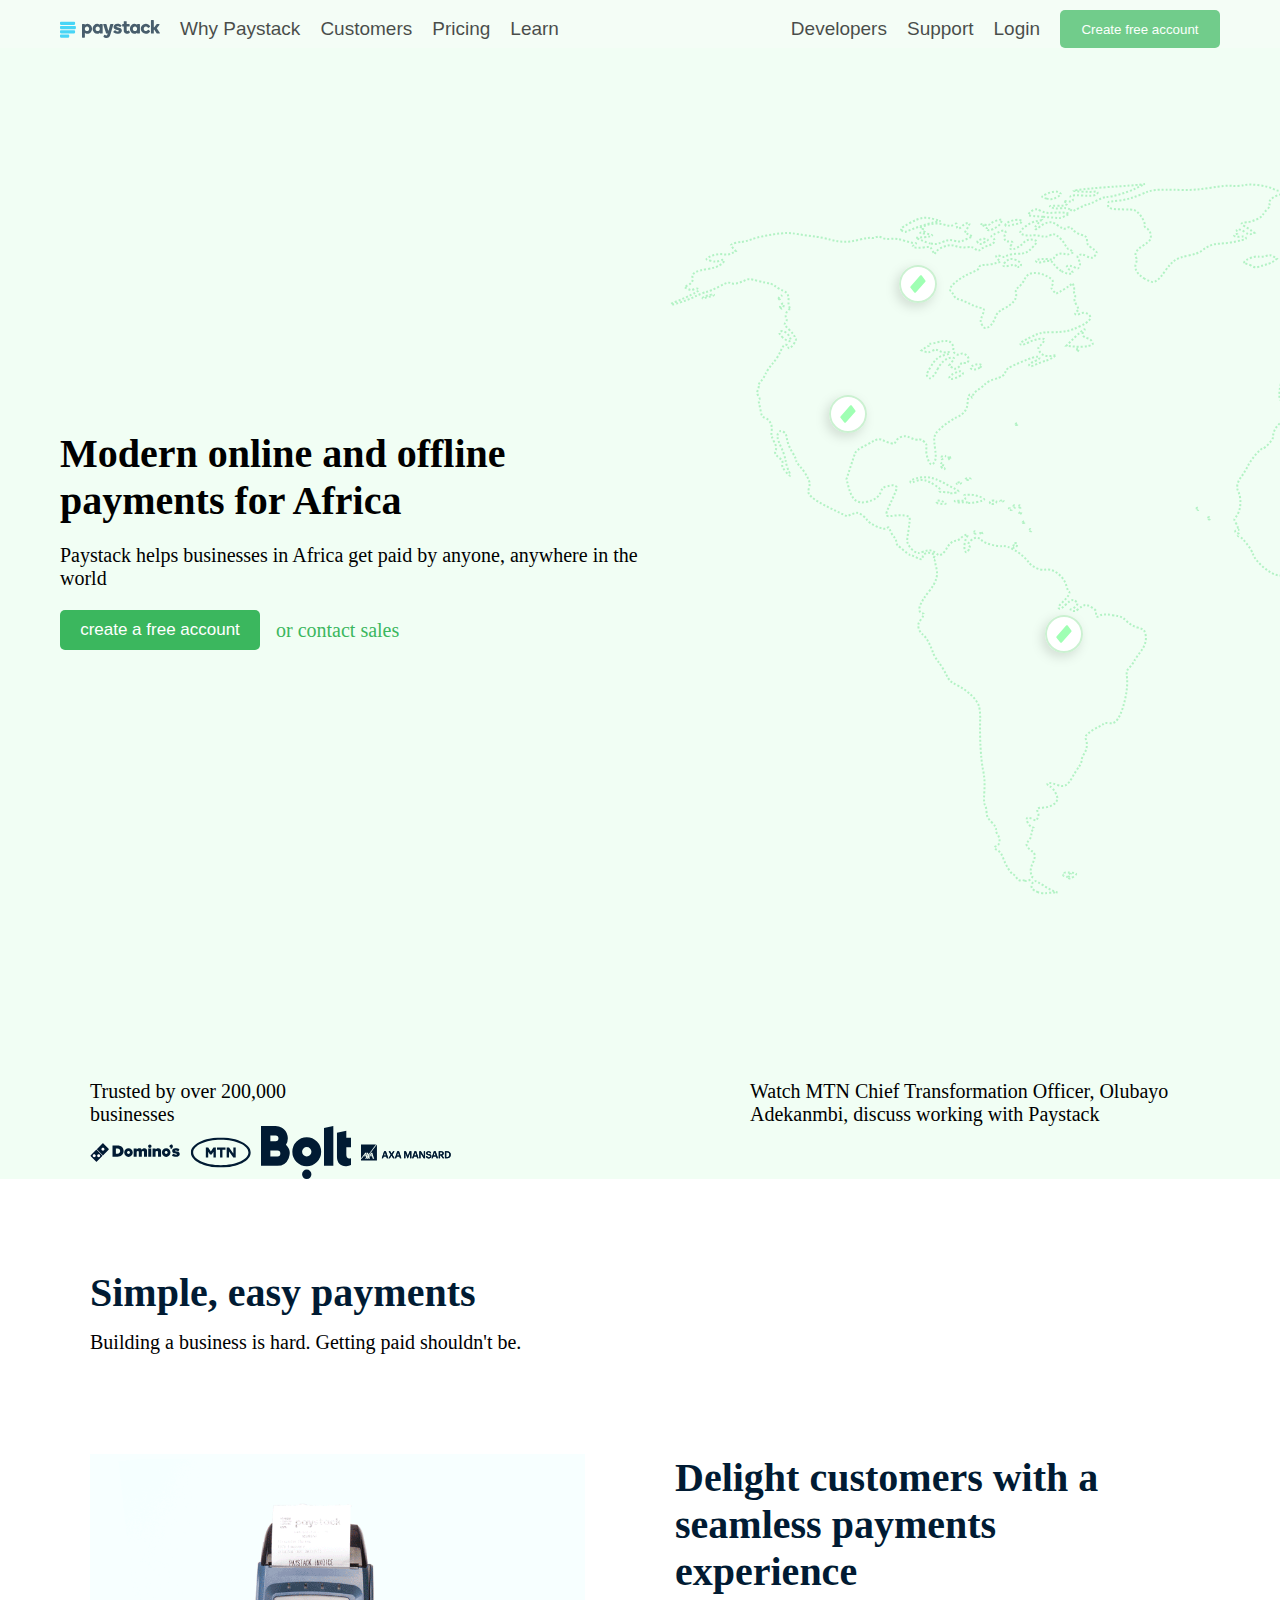
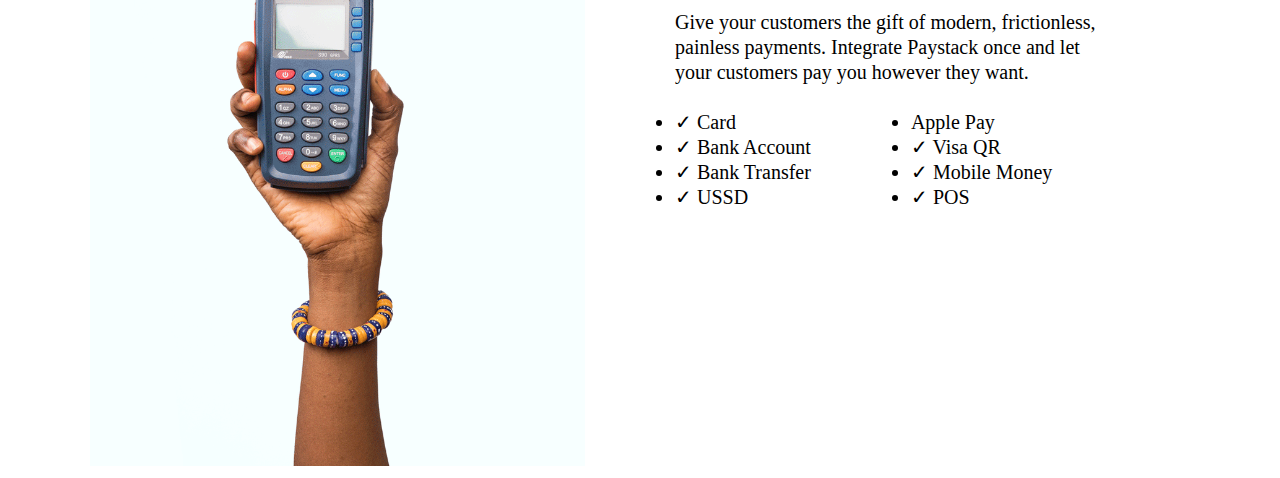
==== commit aa0ab28d: "initial commit" ====
--- a/index.html
+++ b/index.html
@@ -14,30 +14,76 @@
        <a href="#" ><img class="paystack-logo" src="./image/Paystack-Logo.svg"></a>
     </figure > 
         <a href="#"><li></li>Why Paystack</a>
-        <a href="#"><li></li>Customers</a>
-        <a href="#"><li></li>Pricing</a>
-        <a href="#"><li></li>Learn</a>
+        <a href="./customers.html"><li></li>Customers</a>
+        <a href="./pricing.html"><li></li>Pricing</a>
+        <a href="./learn.html"><li></li>Learn</a>
     </section>
     <section class="nav-2">
         <a href="#"><li></li>Developers</a>
         <a href="#"><li></li>Support</a>
         <a href="#"><li></li>Login</a>
-        <a><button class="btn">Create free account</button></a>
+        <a href=""><button class="btn">Create free account</button></a>
     </section> 
   </nav>
   <div class="main">
     <section class="modern">
       <article >
-        <h2>Modern online and offline payments for Africa
+        <h2>Modern online and offline payments for Africa</h2>
           <span>Paystack helps businesses in Africa get paid by anyone, anywhere in the world</span>
-        </h2>
+          <section class="modern-btn">
+            <button class="btn">create a free account</button> <span>or contact sales</span>
+          </section>  
       </article>
-      
     </section>
 
+    <section class="modern-img">
     <figure>
       <img src="./image/background-image.svg">
-    </figure>  
-  </div>
+    </figure> 
+  </section> 
+</div>
+  <div class=div-two>
+<section class="trustee">
+  <span>Trusted by over 200,000 businesses</span>
+<figure>
+  <img src="./image/Dominos-Plain.svg" alt="dom">
+  <img src="./image/mtn-group-grayscale.svg" alt="mtn">
+  <img src="./image/Bolt-Stack-Blue_200304_153027.svg" alt="bolt">
+  <img src="./image/Axa-mansard-_-Plain.svg" alt="axa">
+</figure>
+</section>
+
+<span>Watch MTN Chief Transformation Officer, Olubayo Adekanmbi, discuss working with Paystack</span>
+</div>
+ <div class="simple">
+  <h2> Simple, easy payments</h2>
+  <span>Building a business is hard. Getting paid shouldn't be.</span>
+ </div>
+ <div class="delight">
+    <figure>
+      <img src="./image/Collect-Payments.gif" alt="">
+    </figure>
+    <section>
+    <h2>Delight customers with a seamless payments experience</h2>
+    <span>Give your customers the gift of modern, frictionless, painless payments. Integrate Paystack once and let your customers pay you however they want.</span>
+    
+    <span class="payment-type">
+    <ul>
+      <li>✓ Card</li>
+      <li>✓ Bank Account</li>
+      <li>✓ Bank Transfer</li>
+      <li>✓ USSD</li>
+    </ul>
+
+    <ul>
+      <li> Apple Pay</li>
+      <li>✓ Visa QR</li>
+      <li>✓ Mobile Money</li>
+      <li>✓ POS</li>
+    </ul>
+  </span>
+  </section>
+ </div>
+  
 </body>
 </html>   --- a/styles/styles.css
+++ b/styles/styles.css
@@ -15,28 +15,20 @@
     width: 100%;
     padding-top: 1rem;
     z-index: 100; 
-    
-   
+    background-color: #f6fcf7;
+    opacity: 0.7;
 }
-.paystack {
-    display: flex;
-}
+
 .nav .nav-1 {
-    width: 100%;
-   
-    padding-left: 6rem;
-     
-    
-}
- .nav .nav-1 {
+    padding-left: 6rem;   
     display: flex;
     align-items: center;
     list-style: none;
-    gap: 2rem; 
+    gap: 2rem;  
 }
    
-    .nav-1 .paystack .paystack-logo {
-        width: 10rem;
+  .nav  .nav-1 .paystack .paystack-logo {
+      width: 10rem;
     }
 
 .nav .nav-1 a {
@@ -45,9 +37,12 @@
     text-decoration: none;
     color: black;
     font-size: 1.9rem;
-    font-family: MyFont, Arial, Helvetica, sans-serif;
-    
+    font-family: MyFont, Arial, Helvetica, sans-serif;   
 }
+.nav .nav-1 a:hover {
+    color: blue;
+}
+  
 
 
 .nav .nav-2 {
@@ -59,11 +54,15 @@
 
 }
 .nav .nav-2 a {
+    display: flex;
+    align-items: center;
     text-decoration: none;
     color: black;
     font-size: 1.9rem;
     font-family: MyFont, Arial, Helvetica, sans-serif;
-    
+}
+.nav .nav-2 a:hover {
+    color: blue;
 }
 .btn {
 padding: 1rem 2rem;
@@ -71,17 +70,121 @@
 border: none;
 background-color: #3bb75e;
 color: white;
-height: 5rem;
+height: 3.8rem;
 width: 16rem;
-}
-.main {
-    padding-left: 4rem;
-    display: flex;
-    background-color:#F1FEF4;
-    height: 100vh;
-    width: 100%;
 }
 .main {
     display: flex;
     align-items: center;
-}+    padding-left: 6rem;
+    background-color:#F1FEF4;
+    height: 120vh;
+}
+.main .modern {
+    max-width: 50%;
+}
+.main .modern article h2 {
+    font-size: 4rem;
+    padding-bottom: 2rem;
+}
+.main .modern article span {
+    font-size: 2rem;
+}
+.main .modern article .modern-btn {
+    padding-top: 2rem;
+    display: flex;
+    align-items: center;
+    gap: 1.6rem;
+}
+.main .modern article .modern-btn .btn {
+    font-size: 1.7rem;
+    width: 20rem;
+    height: 4rem;
+}
+.main .modern article .modern-btn span {
+    color: #3bb75e;
+}
+ 
+.main .modern-img {
+    width: 50%;
+}
+
+.main .modern-img figure {
+    width: 100%;
+    overflow: hidden;
+}
+.main .modern-img figure img {
+    overflow: hidden;
+}
+
+
+.div-two {
+    background-color: #F1FEF4;
+    padding: 0rem 9rem;
+    display: flex;
+    justify-content: space-between;
+    max-width: 100%;
+}
+.div-two .trustee {
+    display: flex;
+    flex-direction: column;
+    width: 50%;
+}
+.div-two .trustee span {
+    font-size: 2rem;
+}
+.div-two .trustee figure {
+    max-width: 9rem;
+    display: flex;
+    gap: 1rem;
+}
+.div-two .trustee figure img {
+    max-width: 100%;
+}
+.div-two span {
+    max-width: 40%;
+    font-size: 2rem;
+}
+.simple {
+    display: flex;
+    flex-direction: column;
+    padding: 9rem 9rem;
+}
+.simple h2 {
+    color: #011B33;
+    font-size: 4rem;
+    padding-bottom: 1.5rem;
+}
+.simple span {
+    font-size: 2rem;
+}
+.delight {
+    display: flex;
+    gap: 9rem;
+    padding: 1rem 9rem; 
+}
+.delight figure {
+    max-width: 45%;
+}
+.delight figure img {
+    width: 100%;
+}
+.delight section {
+    display: flex;
+    flex-direction: column;
+    width: 40%;
+}
+.delight section h2 {
+    font-size: 4rem;
+    padding-bottom: 1.5rem;
+    color: #011B33;
+}
+.delight section span {
+    line-height: 2.5rem;
+    font-size: 2rem;
+}
+ .delight .payment-type {
+    padding-top: 2.5rem;
+    display: flex;
+    gap: 10rem;
+}
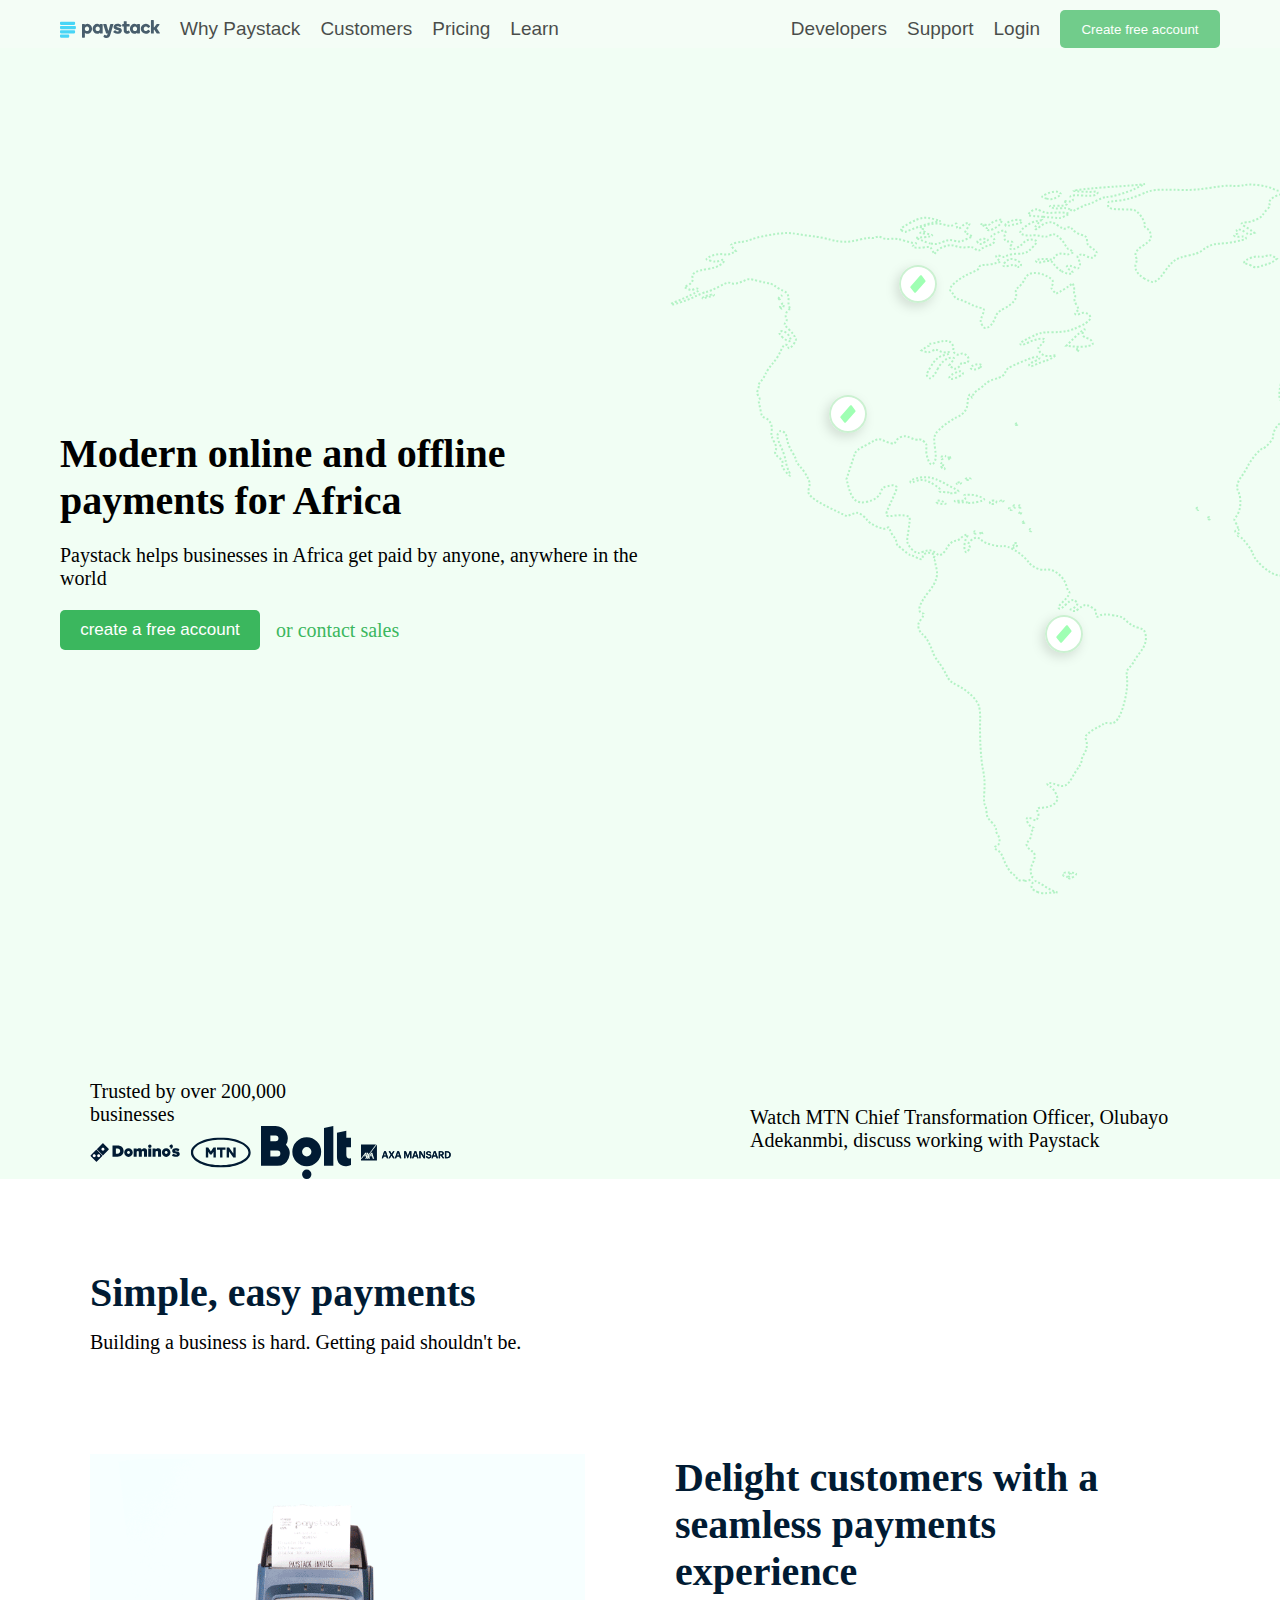
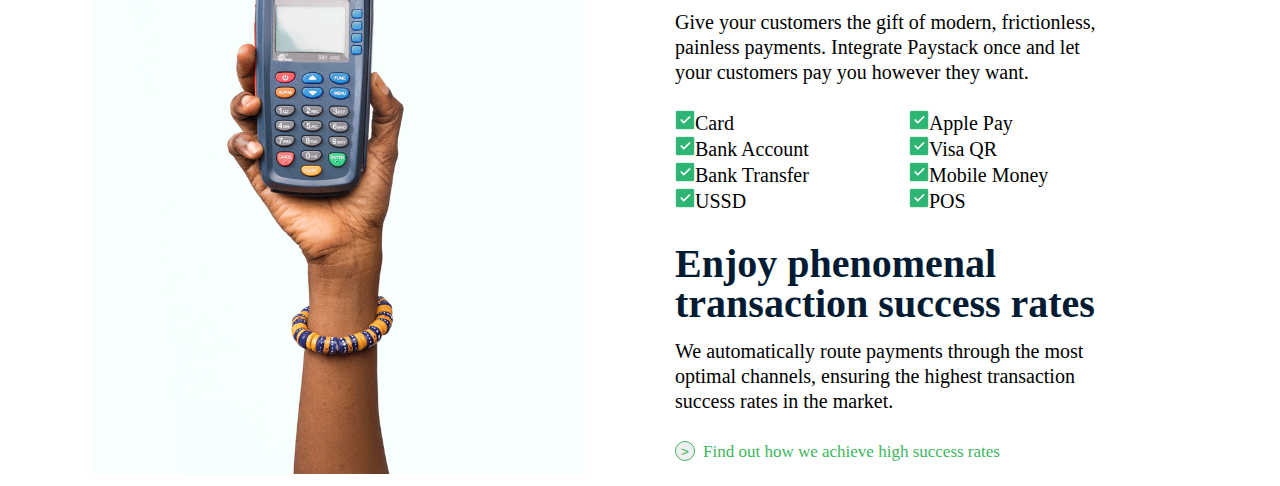
==== commit fbdca01b: "initial commit" ====
--- a/index.html
+++ b/index.html
@@ -22,7 +22,7 @@
         <a href="#"><li></li>Developers</a>
         <a href="#"><li></li>Support</a>
         <a href="#"><li></li>Login</a>
-        <a href=""><button class="btn">Create free account</button></a>
+        <a href="./freeaccount.html"><button class="btn">Create free account</button></a>
     </section> 
   </nav>
   <div class="main">
@@ -69,19 +69,24 @@
     
     <span class="payment-type">
     <ul>
-      <li>✓ Card</li>
-      <li>✓ Bank Account</li>
-      <li>✓ Bank Transfer</li>
-      <li>✓ USSD</li>
+      <li><img src="./image/check-tick.webp" alt="tick">Card</li>
+      <li><img src="./image/check-tick.webp" alt="tick">Bank Account</li>
+      <li> <img src="./image/check-tick.webp" alt="tick">Bank Transfer</li>
+      <li><img src="./image/check-tick.webp" alt="tick">USSD</li>
     </ul>
-
+ 
     <ul>
-      <li> Apple Pay</li>
-      <li>✓ Visa QR</li>
-      <li>✓ Mobile Money</li>
-      <li>✓ POS</li>
+      <li><img src="./image/check-tick.webp" alt="tick">Apple Pay</li>
+      <li><img src="./image/check-tick.webp" alt="tick">Visa QR</li>
+      <li><img src="./image/check-tick.webp" alt="tick">Mobile Money</li>
+      <li><img src="./image/check-tick.webp" alt="tick">POS</li>
     </ul>
   </span>
+  <h2 class="enjoy">Enjoy phenomenal transaction success rates</h2>
+  <span>We automatically route payments through the most optimal channels, ensuring the highest transaction success rates in the market.</span>
+  <span class="find-sec">
+  <button class="enjoy-btn">></button> <span class="find">Find out how we achieve high success rates</span>
+</span>
   </section>
  </div>
   
--- a/styles/styles.css
+++ b/styles/styles.css
@@ -123,6 +123,7 @@
     padding: 0rem 9rem;
     display: flex;
     justify-content: space-between;
+    align-items: center;
     max-width: 100%;
 }
 .div-two .trustee {
@@ -164,9 +165,10 @@
     padding: 1rem 9rem; 
 }
 .delight figure {
-    max-width: 45%;
+    max-width: 45%; 
 }
 .delight figure img {
+    height: 62rem;
     width: 100%;
 }
 .delight section {
@@ -183,8 +185,37 @@
     line-height: 2.5rem;
     font-size: 2rem;
 }
+.delight section .payment-type ul {
+    list-style: none; 
+}
+.delight section .payment-type ul li img {
+    width: 2rem;
+}
  .delight .payment-type {
     padding-top: 2.5rem;
     display: flex;
     gap: 10rem;
 }
+.delight section .enjoy {
+    padding-top: 3rem;
+    line-height: 4rem;
+}
+.enjoy-btn {
+    
+    border-radius: 100%;
+    width: 2rem;
+    height: 2rem;
+    border: 1px solid #3BB75E;
+    color: #3BB75E;
+
+}
+.delight section .find-sec {
+    margin-top: 2.5rem;         
+    display: flex;
+    align-items: center;
+    gap: .8rem;
+}
+.delight section .find-sec .find {
+    color: #3BB75E;
+    font-size: 1.7rem;
+}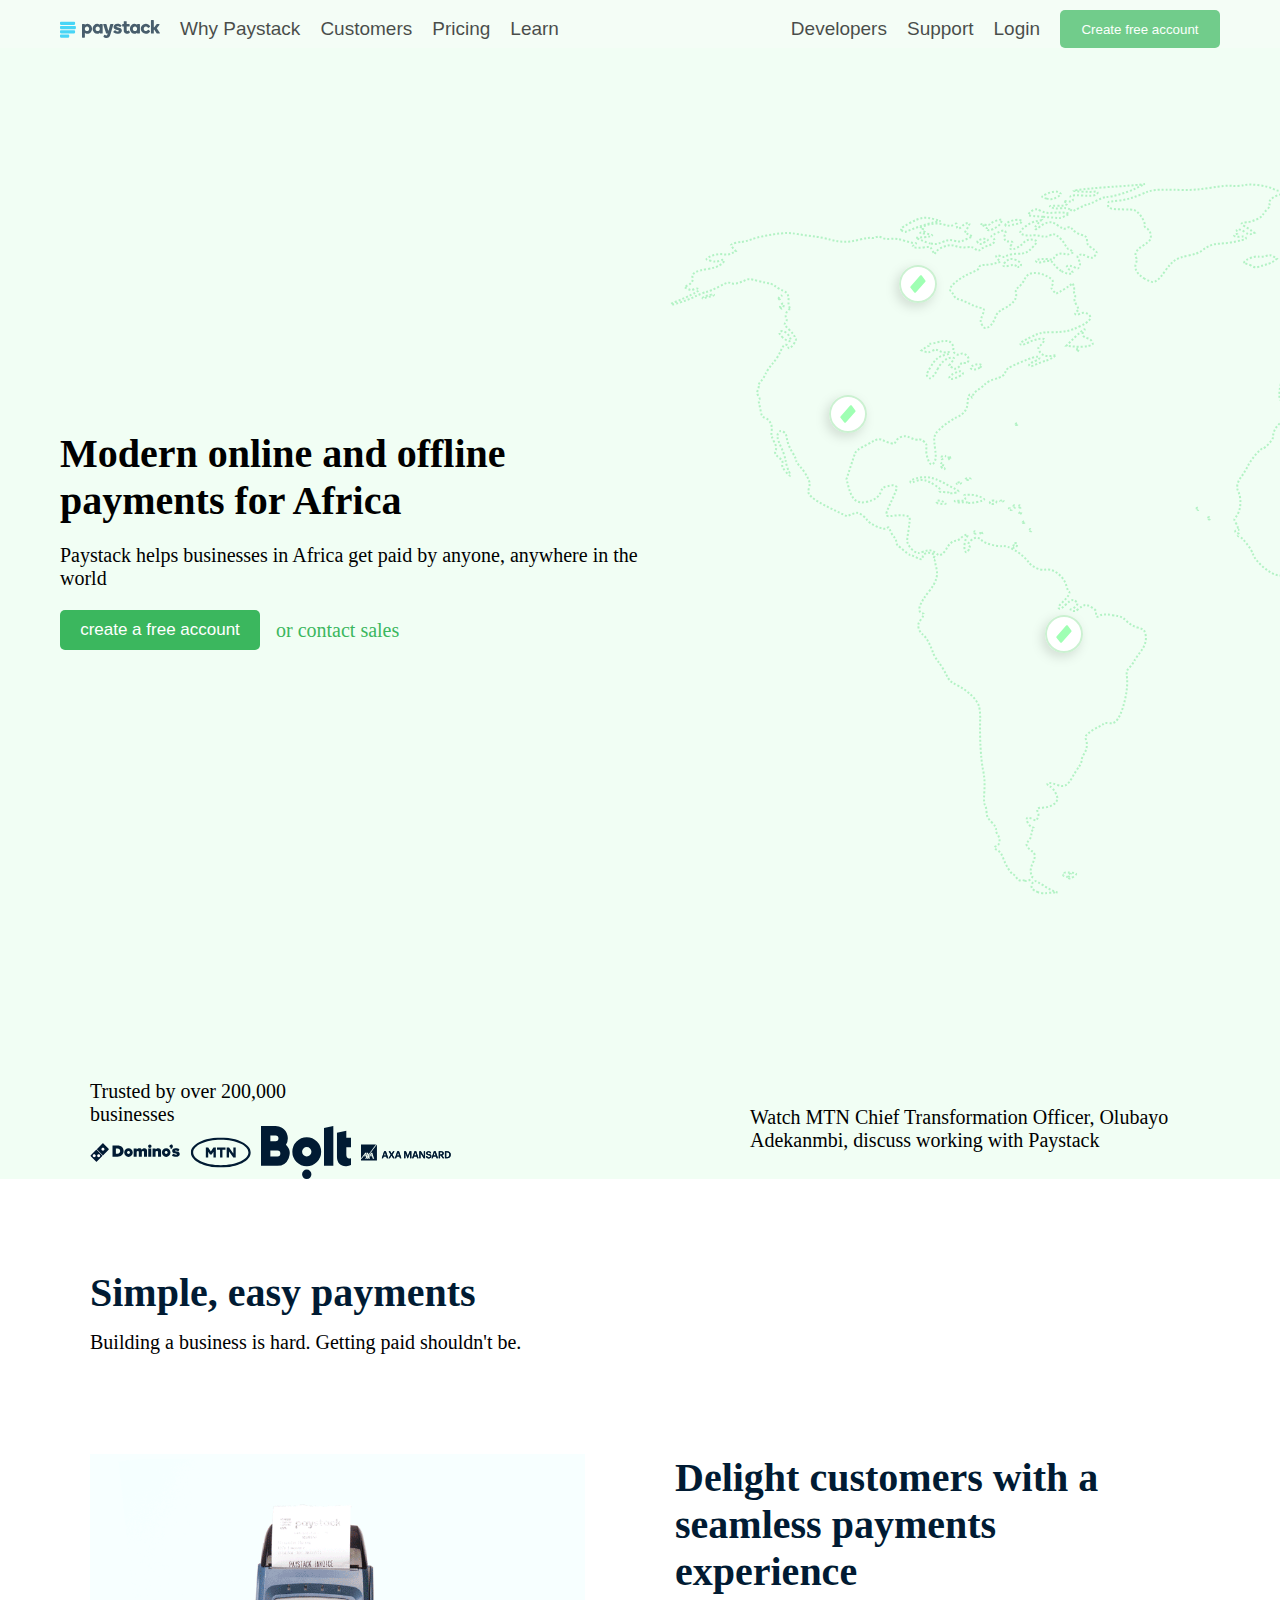
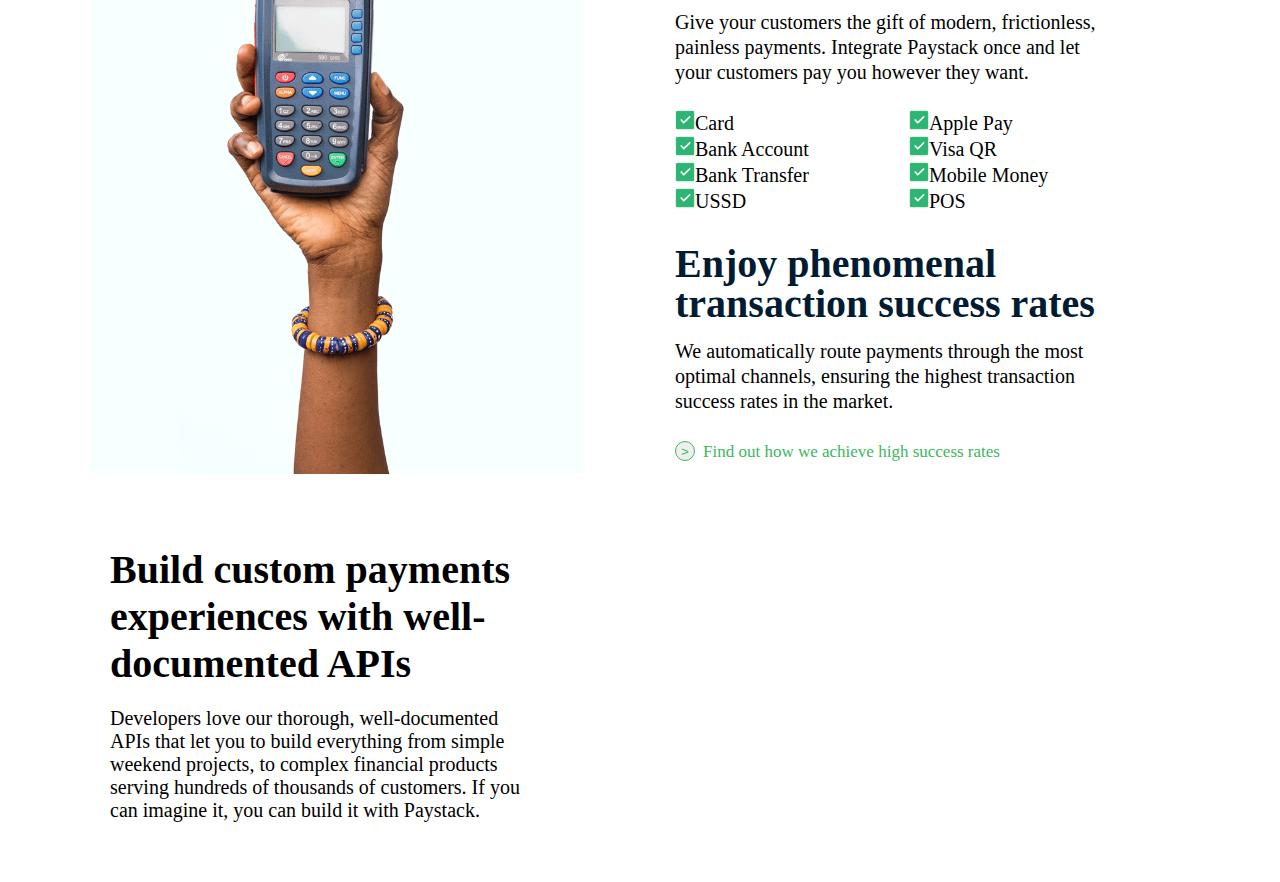
==== commit b433da0d: "initial commit" ====
--- a/index.html
+++ b/index.html
@@ -89,6 +89,17 @@
 </span>
   </section>
  </div>
+
+<div class="build">
+  <section>
+  <h2>Build custom payments experiences with well-documented APIs</h2>
+  <span>Developers love our thorough, well-documented APIs that let you to build everything from simple weekend projects, to complex financial products serving hundreds of thousands of customers. If you can imagine it, you can build it with Paystack.
+  </span>
+</section>
+<figure>
+  <img src="./image/" alt="">
+</figure>
+</div>
   
 </body>
 </html>   --- a/styles/styles.css
+++ b/styles/styles.css
@@ -218,4 +218,17 @@
 .delight section .find-sec .find {
     color: #3BB75E;
     font-size: 1.7rem;
+}
+.build {
+  display: flex;
+  padding: 6rem 11rem;
+  width: 50%;
+}
+.build h2 {
+    font-size: 4rem;
+    padding-bottom: 2rem;
+}
+.build span {
+    font-size: 2rem;
+    width: 85%;
 }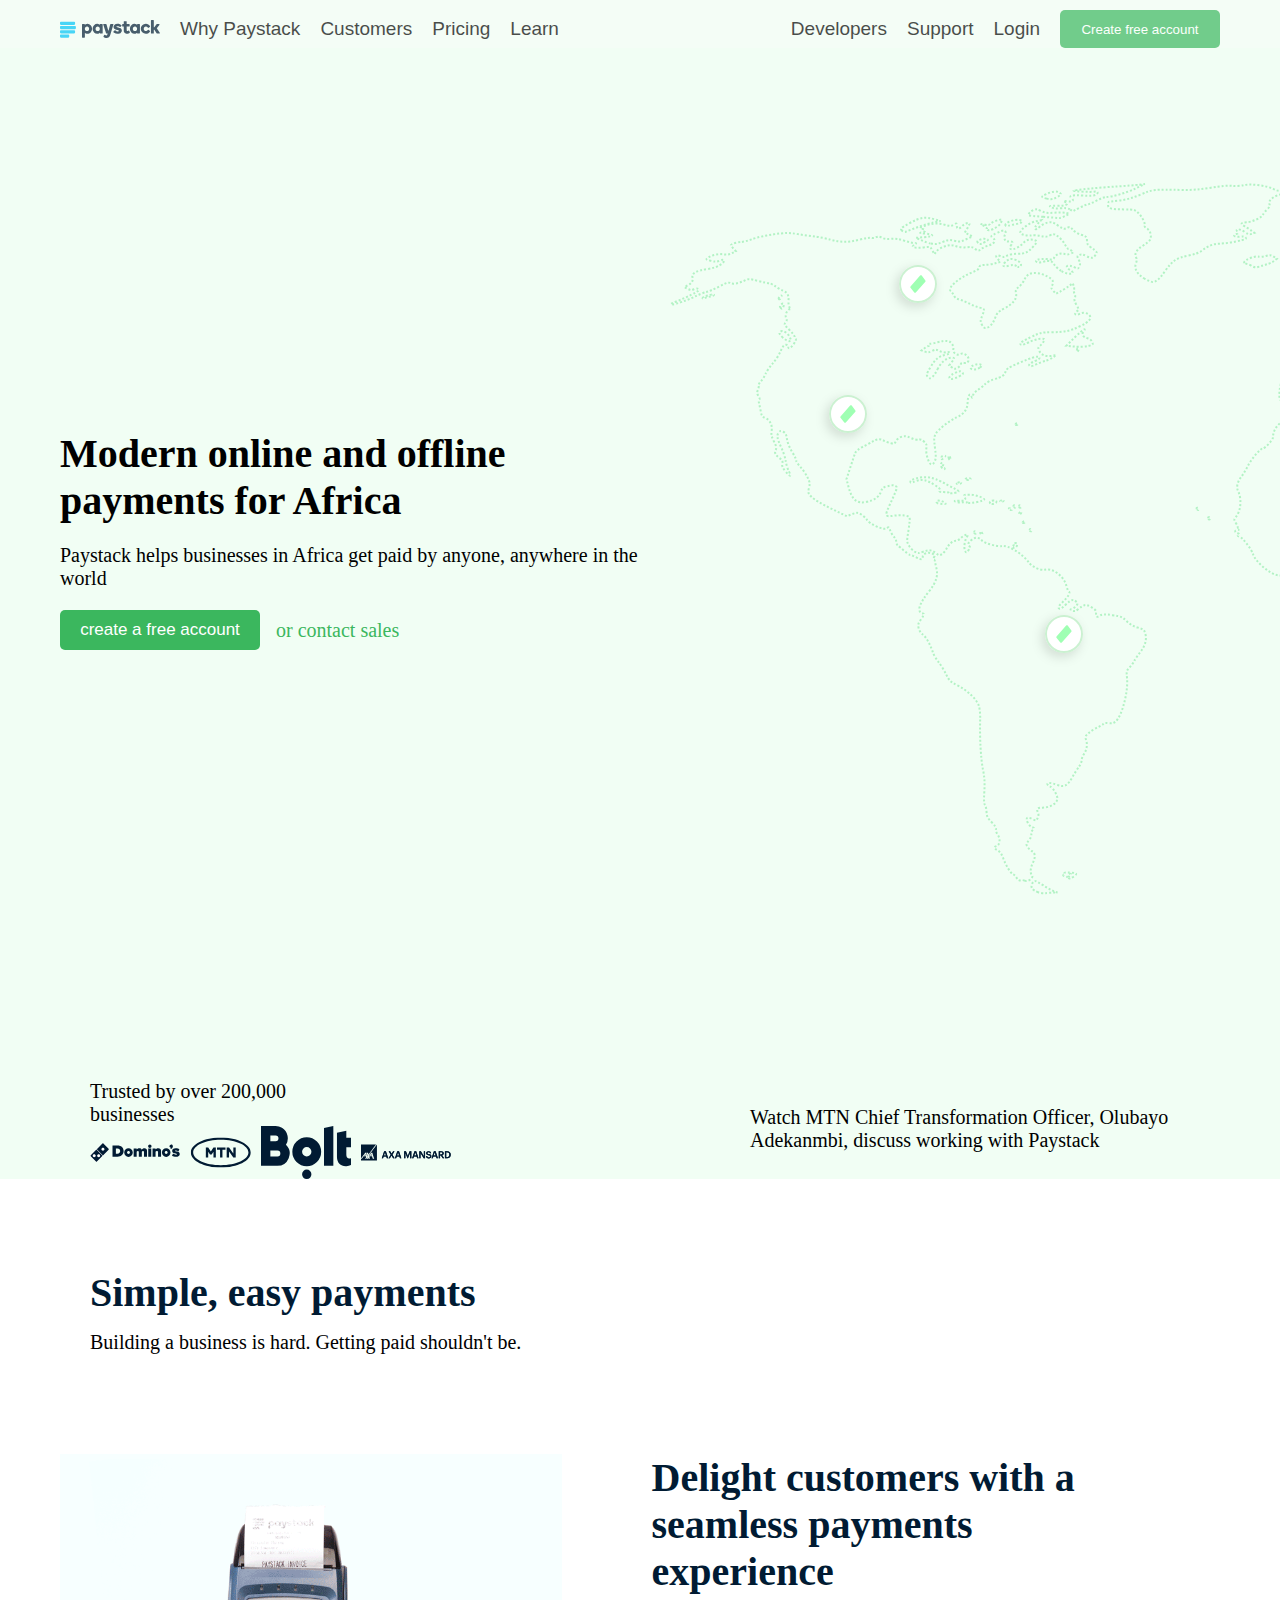
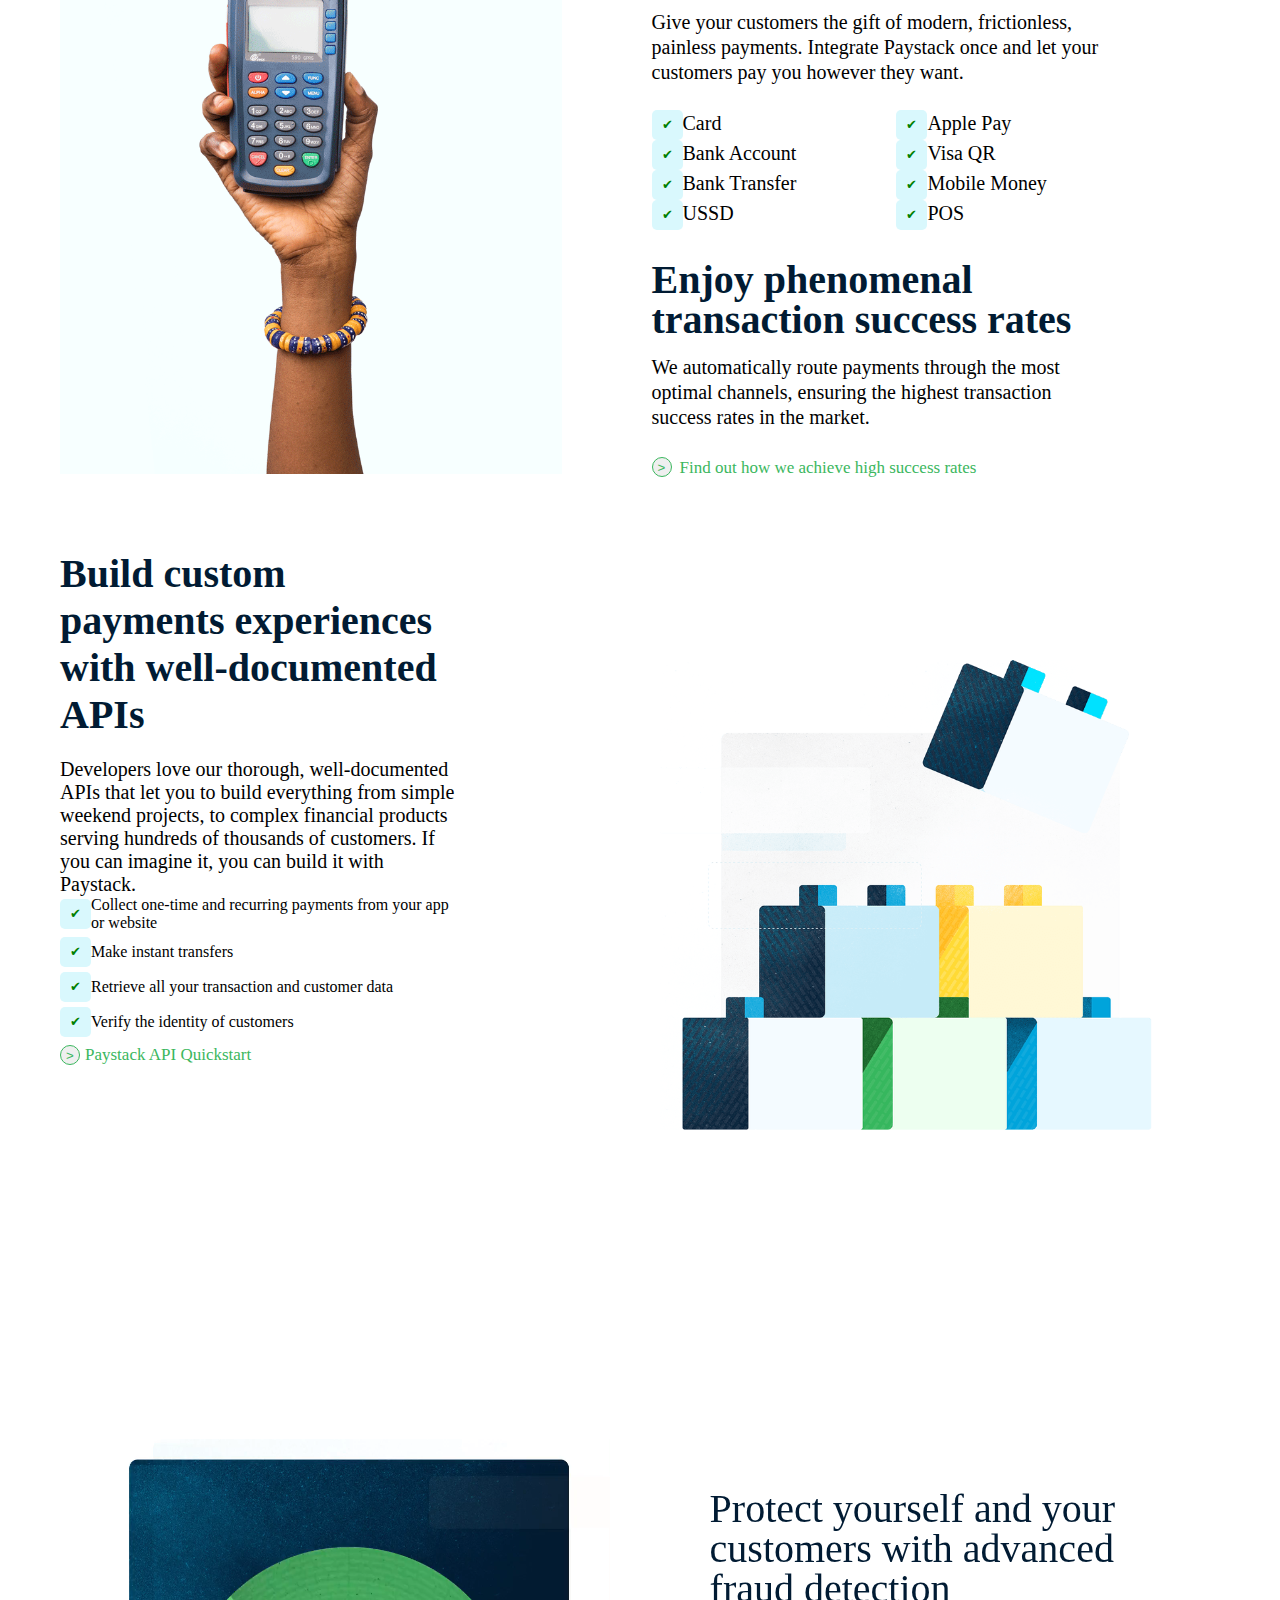
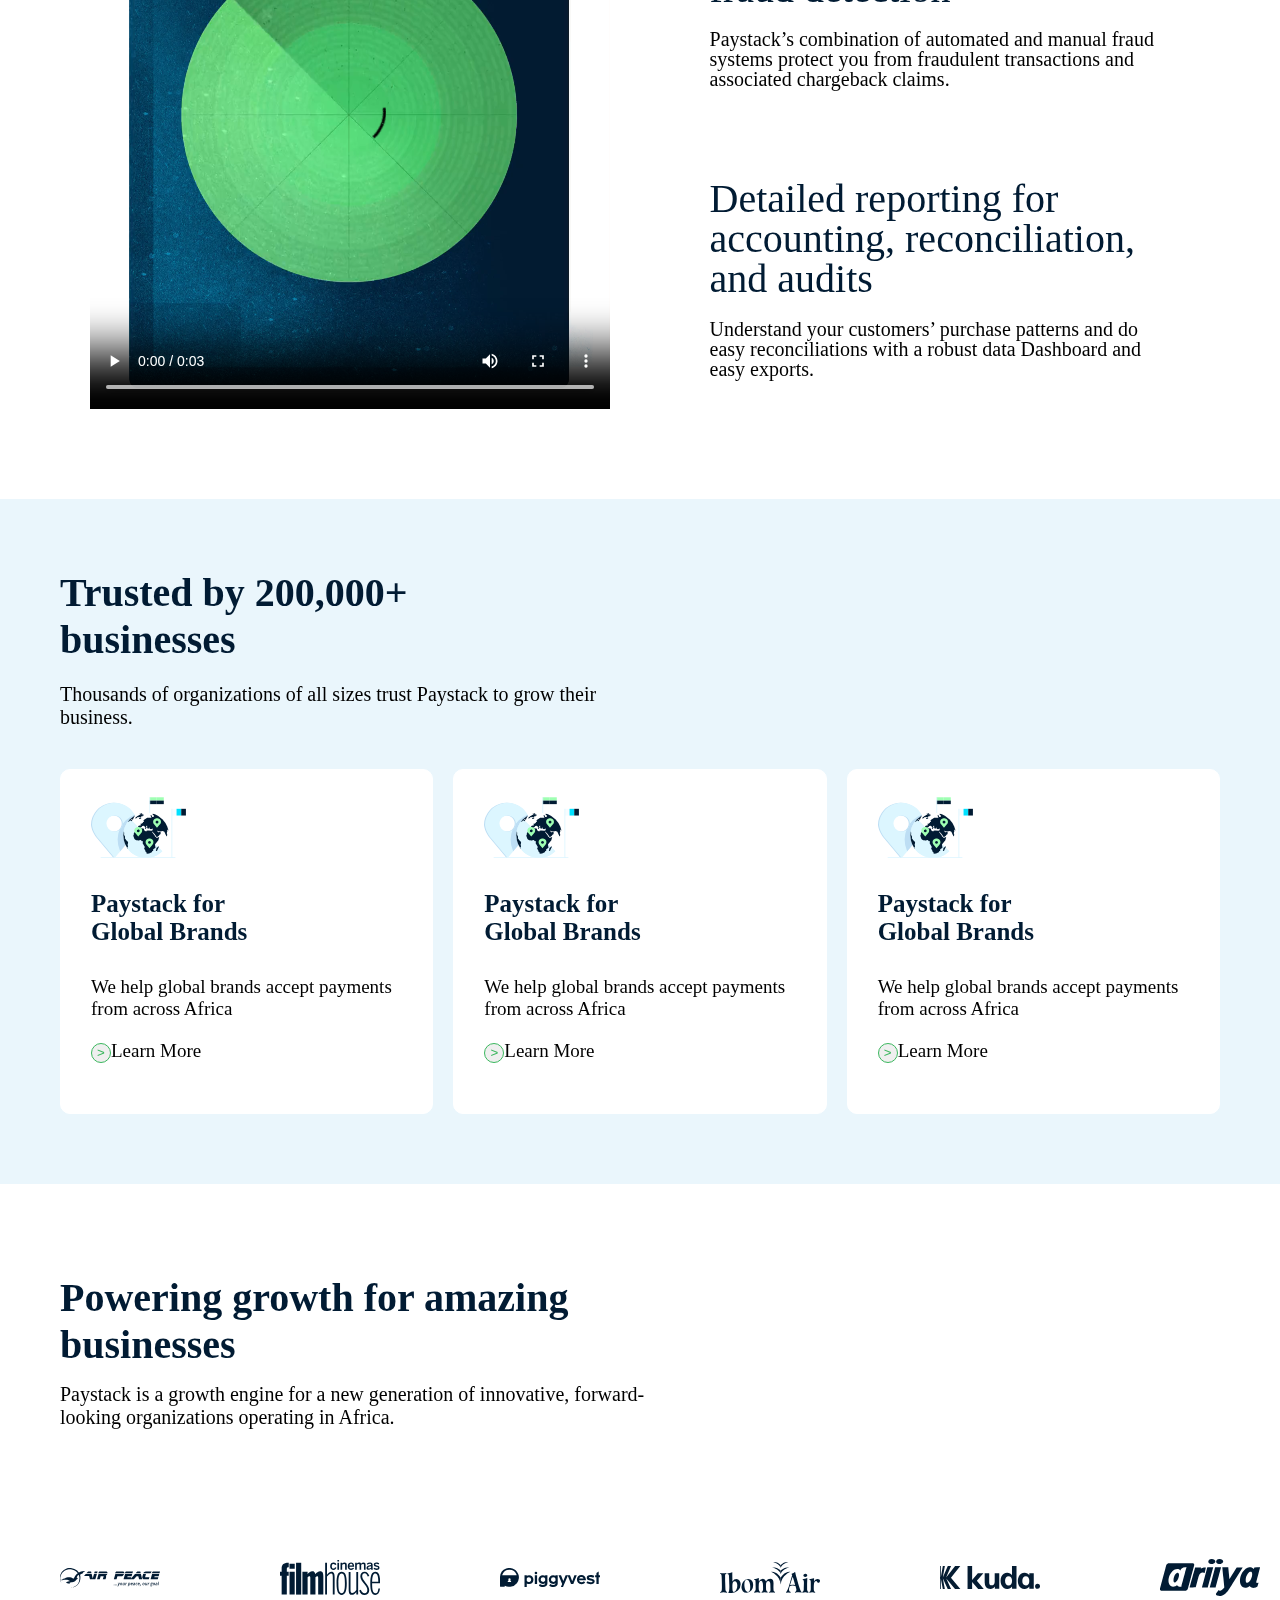
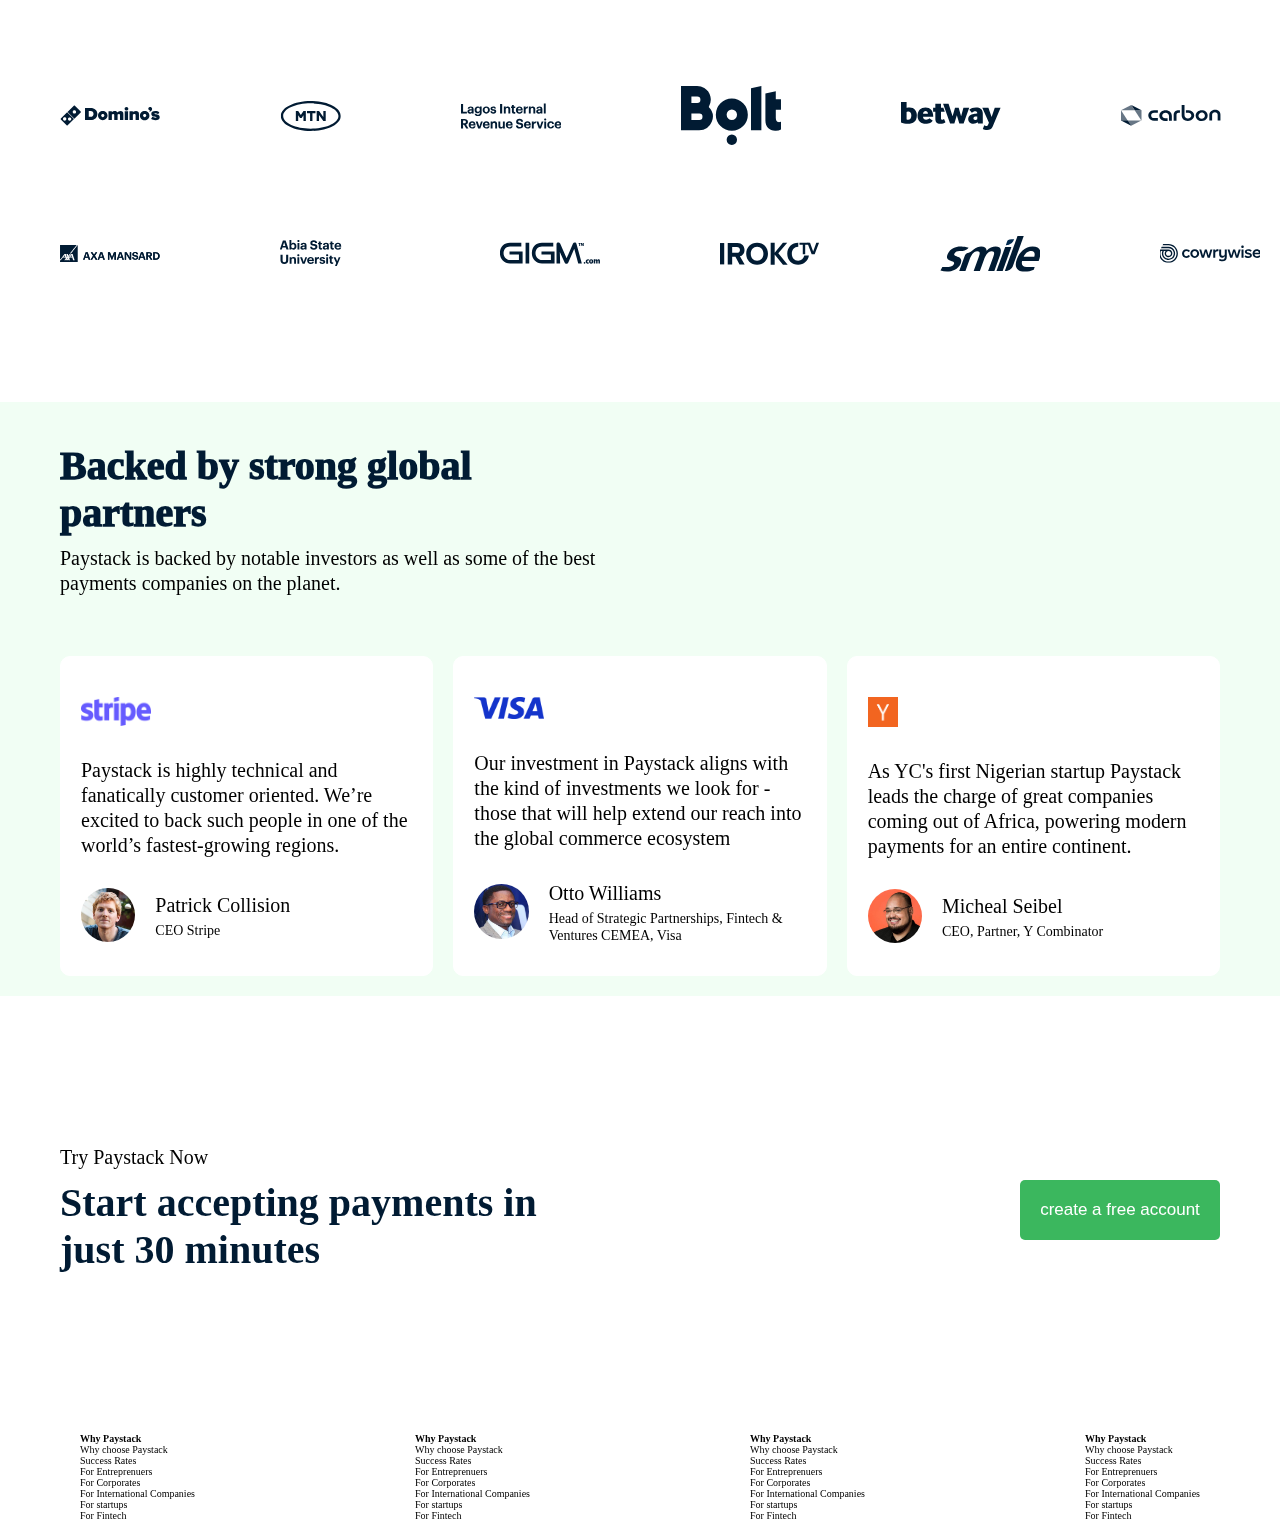
==== commit fbc3bbf7: "initial commit" ====
--- a/index.html
+++ b/index.html
@@ -69,17 +69,17 @@
     
     <span class="payment-type">
     <ul>
-      <li><img src="./image/check-tick.webp" alt="tick">Card</li>
-      <li><img src="./image/check-tick.webp" alt="tick">Bank Account</li>
-      <li> <img src="./image/check-tick.webp" alt="tick">Bank Transfer</li>
-      <li><img src="./image/check-tick.webp" alt="tick">USSD</li>
+      <li> <button class="myTick">✔</button>Card</li>
+      <li> <button class="myTick">✔</button>Bank Account</li>
+      <li> <button class="myTick">✔</button>Bank Transfer</li>
+      <li> <button class="myTick">✔</button>USSD</li>
     </ul>
  
     <ul>
-      <li><img src="./image/check-tick.webp" alt="tick">Apple Pay</li>
-      <li><img src="./image/check-tick.webp" alt="tick">Visa QR</li>
-      <li><img src="./image/check-tick.webp" alt="tick">Mobile Money</li>
-      <li><img src="./image/check-tick.webp" alt="tick">POS</li>
+      <li> <button class="myTick">✔</button>Apple Pay</li>
+      <li> <button class="myTick">✔</button>Visa QR</li>
+      <li> <button class="myTick">✔</button>Mobile Money</li>
+      <li> <button class="myTick">✔</button>POS</li>
     </ul>
   </span>
   <h2 class="enjoy">Enjoy phenomenal transaction success rates</h2>
@@ -92,14 +92,237 @@
 
 <div class="build">
   <section>
-  <h2>Build custom payments experiences with well-documented APIs</h2>
-  <span>Developers love our thorough, well-documented APIs that let you to build everything from simple weekend projects, to complex financial products serving hundreds of thousands of customers. If you can imagine it, you can build it with Paystack.
-  </span>
+   <h2>Build custom payments experiences with well-documented APIs</h2>
+   <article>Developers love our thorough, well-documented APIs that let you to build everything from simple weekend projects, to complex financial products serving hundreds of thousands of customers. If you can imagine it, you can build it with Paystack.
+    </article>
+    
+  <ul>
+    <button class="myTick">✔</button> <li>Collect one-time and recurring payments from your app or website</li>
+  </ul>
+  <ul>
+    <button class="myTick">✔</button><li>Make instant transfers</li>
+  </ul>
+  <ul>
+    <button class="myTick">✔</button><li>Retrieve all your transaction and customer data
+    </li>
+  </ul>
+  <ul>
+    <button class="myTick">✔</button><li>Verify the identity of customers</li>
+  </ul>
+  <span class="find-sec">
+    <button class="enjoy-btn">></button> <span class="find">Paystack API Quickstart</span>
 </section>
-<figure>
-  <img src="./image/" alt="">
+<figure class="robust-fig">
+  <img class="robust" src="./image/robust..png" alt="robust">
 </figure>
 </div>
+
+<div class="vid-sec">
+  <video class="vid"src="./video/Advanced-Fraud.mp4" controls></video>
+  <section>
+    <article class="protect">
+      Protect yourself and your customers with advanced fraud detection
+      <span>
+        Paystack’s combination of automated and manual fraud systems protect you from fraudulent transactions and associated chargeback claims.
+      </span>
+    </article>
+    
+    <article class="protect">
+      Detailed reporting for accounting, reconciliation, and audits
+      <span>
+        Understand your customers’ purchase patterns and do easy reconciliations with a robust data Dashboard and easy exports.
+      </span>
+    </article>
+  </section>
+</div>
+<div class="div-three">
+  <article class="trusted">
+    <h2> Trusted by 200,000+ businesses</h2>
+    <span>
+      Thousands of organizations of all sizes trust Paystack to grow their business.
+    </span>
+  </article>
+  <main class="brands">
+    <section class=paystack-for>
+      <figure>
+        <img src="./image/for-globa.svg" alt="global">
+      </figure>
+      <h2 class="glob">Paystack for
+        Global Brands</h2>
+      <article class="we">
+        We help global brands accept payments from across Africa
+        <span class="learnmore"><button class="enjoy-btn">> </button>Learn More</span>
+      </article>
+    </section>
+    <section class=paystack-for>
+      <figure>
+        <img src="./image/for-globa.svg" alt="global">
+      </figure>
+      <h2 class="glob">Paystack for
+        Global Brands</h2>
+      <article class="we">
+        We help global brands accept payments from across Africa
+        <span class="learnmore"><button class="enjoy-btn">> </button>Learn More</span>
+      </article>
+    </section>
+    <section class=paystack-for>
+      <figure>
+        <img src="./image/for-globa.svg" alt="global">
+      </figure>
+      <h2 class="glob">Paystack for
+        Global Brands</h2>
+      <article class="we">
+        We help global brands accept payments from across Africa
+        <span class="learnmore"><button class="enjoy-btn">> </button>Learn More</span>
+      </article>
+    </section>
+  </main>
+</div>
+<div class="div-four">
+  <h2>Powering growth for amazing businesses</h2>
+  <article>Paystack is a growth engine for a new generation of innovative, forward-looking organizations operating in Africa.</article>
+</div>
+<div class="div-five">
+  <figure>
+    <img src="./image/Air-Peace-Stack-Blue_.svg" alt="air">
+    <img src="./image/FilmHouse-Stack-Blue_200304_153641.svg" alt="">
+    <img src="./image/Piggyvest-Stack-Blue_200304_153734.svg" alt="piggyvest">
+    <img src="./image/Ibom-Air-Stack-Blue_200304_154259.svg" alt="IbomAir">
+    <img src="./image/kuda-Stack-Blue_200304_154345.svg" alt="kuda">
+    <img src="./image/Ariiya-Stack-Blue_200304_155307.svg" alt="Ariiya">
+  </figure>
+
+  <figure>
+    <img src="./image/Dominos-Plain.svg" alt="dominos">
+    <img src="./image/mtn-group-grayscale.svg" alt="mtn">
+    <img src="./image/Lagos-Internal-Revenue-Service.svg" alt="Lirs">
+    <img src="./image/Bolt-Stack-Blue_200304_153027.svg" alt="bolt">
+    <img src="./image/Betway-Plain.svg" alt="betway">
+    <img src="./image/carbon-dark.svg" alt="">
+  </figure>
+
+  <figure>
+    <img src="./image/Axa-mansard-_-Plain.svg" alt="axa">
+    <img src="./image/Abia-State-University.svg" alt="Abia-Uni">
+    <img src="./image/GIGM-Plain_180827_172142.svg" alt="gigm">
+    <img src="./image/IrokoTV-Plain.svg" alt="iroko">
+    <img src="./image/Smile-Plain_180827_172218.svg" alt="smile">
+    <img src="./image/Cowrywise-dark.svg" alt="cowrywise">
+  </figure>
+</div>
+<div class="div-six">
+  <h2>
+    Backed by strong global partners
+  </h2>
+  <article>
+    Paystack is backed by notable investors as well as some of the best payments companies on the planet.
+  </article>
+  <main class="profile">
+  <section>
+    <figure>
+      <img src="./image/Stripe.png" alt="stripe">
+    </figure>
+    <article>
+      Paystack is highly technical and fanatically customer oriented. We’re excited to back such people in one of the world’s fastest-growing regions.
+    </article>
+        <main>
+          <figure>
+            <img src="./image/patrick-collison-headshot.jpg" alt="patrick">
+          </figure>
+          <article>
+            Patrick Collision <span>CEO Stripe</span>
+          </article>
+        </main>
+  </section>
+    
+  <section>
+    <figure>
+      <img src="./image/Visa-_-Color.png" alt="visa">
+    </figure>
+    <article>
+      Our investment in Paystack aligns with the kind of investments we look for - those that will help extend our reach into the global commerce ecosystem
+    </article>
+        <main>
+          <figure>
+            <img src="./image/otto-williams.jpeg" alt="otto">
+          </figure>
+          <article>
+            Otto Williams <span>Head of Strategic Partnerships, Fintech & Ventures CEMEA, Visa </span>
+          </article>
+        </main>
+     </section>
+
+     <section>
+      <figure>
+        <img  class="y"src="./image/ycombinator-logo.png" alt="yComb">
+      </figure>
+      <article>
+        As YC's first Nigerian startup Paystack leads the charge of great companies coming out of Africa, powering modern payments for an entire continent.
+      </article>
+          <main>
+            <figure>
+              <img src="./image/michael-siebel-headshot.jpeg" alt="micheal">
+            </figure>
+            <article>
+              Micheal Seibel <span>CEO, Partner, Y Combinator</span>
+            </article>
+          </main>
+       </section>
+</main>
+</div>
+<div class="seven">
+  <section>
+   <article>Try Paystack Now</article>
+    <h2>Start accepting payments in just 30 minutes</h2>
+  </section>
+  <section>
+   <a href="./freeaccount.html"><button class="btn">create a free account</button></a> 
+  </section>
+</div>
+<footer>
+  <section>
+    <b>Why Paystack</b>
+    <article>Why choose Paystack</article>
+    <article>Success Rates</article>
+    <article>For Entreprenuers</article>
+    <article>For Corporates</article>
+    <article>For International Companies</article>
+    <article>For startups</article>
+    <article>For Fintech</article>
+  </section>
+
+  <section>
+    <b>Why Paystack</b>
+    <article>Why choose Paystack</article>
+    <article>Success Rates</article>
+    <article>For Entreprenuers</article>
+    <article>For Corporates</article>
+    <article>For International Companies</article>
+    <article>For startups</article>
+    <article>For Fintech</article>
+  </section>
+
+  <section>
+    <b>Why Paystack</b>
+    <article>Why choose Paystack</article>
+    <article>Success Rates</article>
+    <article>For Entreprenuers</article>
+    <article>For Corporates</article>
+    <article>For International Companies</article>
+    <article>For startups</article>
+    <article>For Fintech</article>
+  </section>
+  <section>
+    <b>Why Paystack</b>
+    <article>Why choose Paystack</article>
+    <article>Success Rates</article>
+    <article>For Entreprenuers</article>
+    <article>For Corporates</article>
+    <article>For International Companies</article>
+    <article>For startups</article>
+    <article>For Fintech</article>
+  </section>
   
+</footer>
 </body>
-</html>   +</html>--- a/styles/styles.css
+++ b/styles/styles.css
@@ -6,6 +6,7 @@
 
 html {
     font-size: 62.5%;
+    height: 100vh;
 }
 
 .nav {
@@ -162,7 +163,7 @@
 .delight {
     display: flex;
     gap: 9rem;
-    padding: 1rem 9rem; 
+    padding: 1rem 6rem; 
 }
 .delight figure {
     max-width: 45%; 
@@ -221,14 +222,261 @@
 }
 .build {
   display: flex;
-  padding: 6rem 11rem;
+  gap: 20rem;
+  padding: 6rem 6rem;
   width: 50%;
-}
-.build h2 {
+  font-size: 2rem;
+}
+.build section h2 {
     font-size: 4rem;
     padding-bottom: 2rem;
-}
-.build span {
-    font-size: 2rem;
-    width: 85%;
+    color: #011B33;
+}
+
+.build section ul {  
+    display: flex;
+    align-items: center;
+    padding-bottom: .5rem;
+    font-size: 1.6rem;
+    width: 40rem;
+    
+ 
+    
+}
+.build section ul li {
+    list-style: none;
+}
+.myTick {
+    color: green;
+    background-color: rgb(217, 248, 253);
+    border: none;
+    padding: .5rem 1rem;
+    border-radius: .5rem;
+    height: 3rem;
+}
+.robust-fig {
+    max-height: 100rem;
+}
+.robust-fig .robust {
+    padding-top: 11rem;
+    height: 70%;
+}
+.build section .find-sec .find {
+    
+    color: #3BB75E;
+    font-size: 1.7rem;
+    margin-top: 5rem;
+}
+ 
+.vid-sec {
+    display: flex;
+    align-items: center;
+    gap: 10rem;
+    height: 60rem;
+    margin-left: 9rem;
+    margin-right: 9rem;
+    padding-bottom: 3rem;
+}
+.vid {
+    height: 100%;
+}
+.vid-sec section {
+height: 100%;
+}
+.vid-sec section .protect {
+    display: flex;
+    flex-direction: column;
+    font-size: 4rem;
+    color: #011B33;
+    max-width: 45rem;
+    line-height: 4rem;
+    padding-top: 5rem;
+}
+.vid-sec section .protect span {
+    font-size: 2rem;
+    padding-top: 2rem;
+    padding-bottom: 4rem;
+    color: black;
+    line-height: 2rem;
+}
+.div-three {
+    background-color: #eaf6fc;
+    margin-top: 6rem;
+    padding: 7rem 6rem;
+}
+.trusted {
+    display: flex;
+    flex-direction: column;
+    gap: 2rem;
+ 
+}
+.trusted h2 {
+    font-size: 4rem;
+    width: 50rem;
+    color: #011B33;
+}
+.trusted span {
+    font-size: 2rem;
+    width: 60rem;
+}
+.paystack-for {
+    margin-top: 4rem;
+    padding: 2rem 3rem;
+    border: 1px solid white;
+    border-radius: 1rem;
+    width: 33%;
+    background-color: white;
+}
+.paystack-for figure {
+    padding-bottom: 3rem;
+}
+.paystack-for figure img {
+    width: 10rem;
+}
+.paystack-for article {
+    
+    font-size: 1.9rem;
+} 
+.glob {
+    padding-bottom: 2rem;
+    color: #011B33;
+    font-size: 2.5rem;
+    width: 20rem;
+}
+.we {
+    display: flex;
+    flex-direction: column;
+    gap: 2rem;
+    padding-top: 1rem;
+    padding-bottom: 3rem;
+}
+.brands {
+    display: flex;
+    gap: 2rem;
+
+}
+.div-four {
+    display: flex;
+    flex-direction: column;
+    width: 60rem;
+    margin: 9rem 6rem;
+}
+.div-four h2 {
+    font-size: 4rem;
+    color: #011B33;
+}
+.div-four article {
+    font-size: 2rem;
+    padding-top: 1.5rem;
+}
+.div-five {
+    display: flex;
+    flex-direction: column;
+    gap: 6rem;
+    padding: 1rem 6rem;
+}
+.div-five figure {
+    display: flex;
+    align-items: center;
+    gap: 12rem;
+    max-width: 10rem;
+    padding-top: 3rem;
+}
+.div-five figure img {
+    width: 100%;
+}
+.div-six {
+    background-color: #F1FEF4;
+    margin-top: 12rem;
+    padding-top: 4rem;
+    padding-left: 6rem;
+    padding-right: 6rem;
+}
+.div-six h2 {
+    width: 55rem;
+    font-weight: 1000;
+    padding-bottom: 1rem;
+    color: #011B33;
+    font-size: 4rem;
+}
+.div-six article {
+    font-size: 2rem;
+    width: 55rem;
+    line-height: 2.5rem;
+    padding-bottom: 6rem;
+}
+.div-six section {
+    padding-top: 4rem;
+    padding-left: 2rem;;
+    padding-right: 2rem;
+    border: 1px solid white;
+    border-radius: 1rem;
+    background-color: white;
+    width: 33%;
+    margin-bottom: 2rem;
+}
+.div-six section figure {
+    padding-bottom: 3rem;
+    max-width: 7rem;
+}
+.div-six section figure img {
+    width: 100%;
+}
+.div-six section article {
+    padding-bottom: 3rem;
+    width: 100%;
+}
+.div-six section main {
+    display: flex;
+    gap: 2rem;
+    align-items: center;
+}
+.div-six section main figure img {
+    max-width: 7rem;
+}
+.div-six section main figure img {
+    border-radius: 100%;
+    width: 100%;
+}
+.div-six section main article {
+    display: flex;
+    flex-direction: column;
+    gap: .4rem;
+}
+.div-six section main article span {
+    font-size: 1.4rem;
+    line-height: 1.7rem;
+}
+.profile {
+    display: flex;
+    gap: 2rem;
+}
+.y {
+    max-width: 3rem;
+}
+.seven {
+    display: flex;
+    align-items: center;
+    justify-content: space-between;
+    padding: 15rem 6rem;
+}
+.seven section article {
+   
+    font-size:  2rem;
+    padding-bottom: 1rem;
+}
+.seven section h2 {
+    color: #011B33;
+    font-size: 4rem;
+    max-width: 50rem;
+}
+.seven section a .btn {
+    font-size: 1.7rem;
+    width: 20rem;
+    height: 6rem;
+}
+footer {
+    margin: 1rem 8rem;
+    display: flex;
+    justify-content: space-between;
 }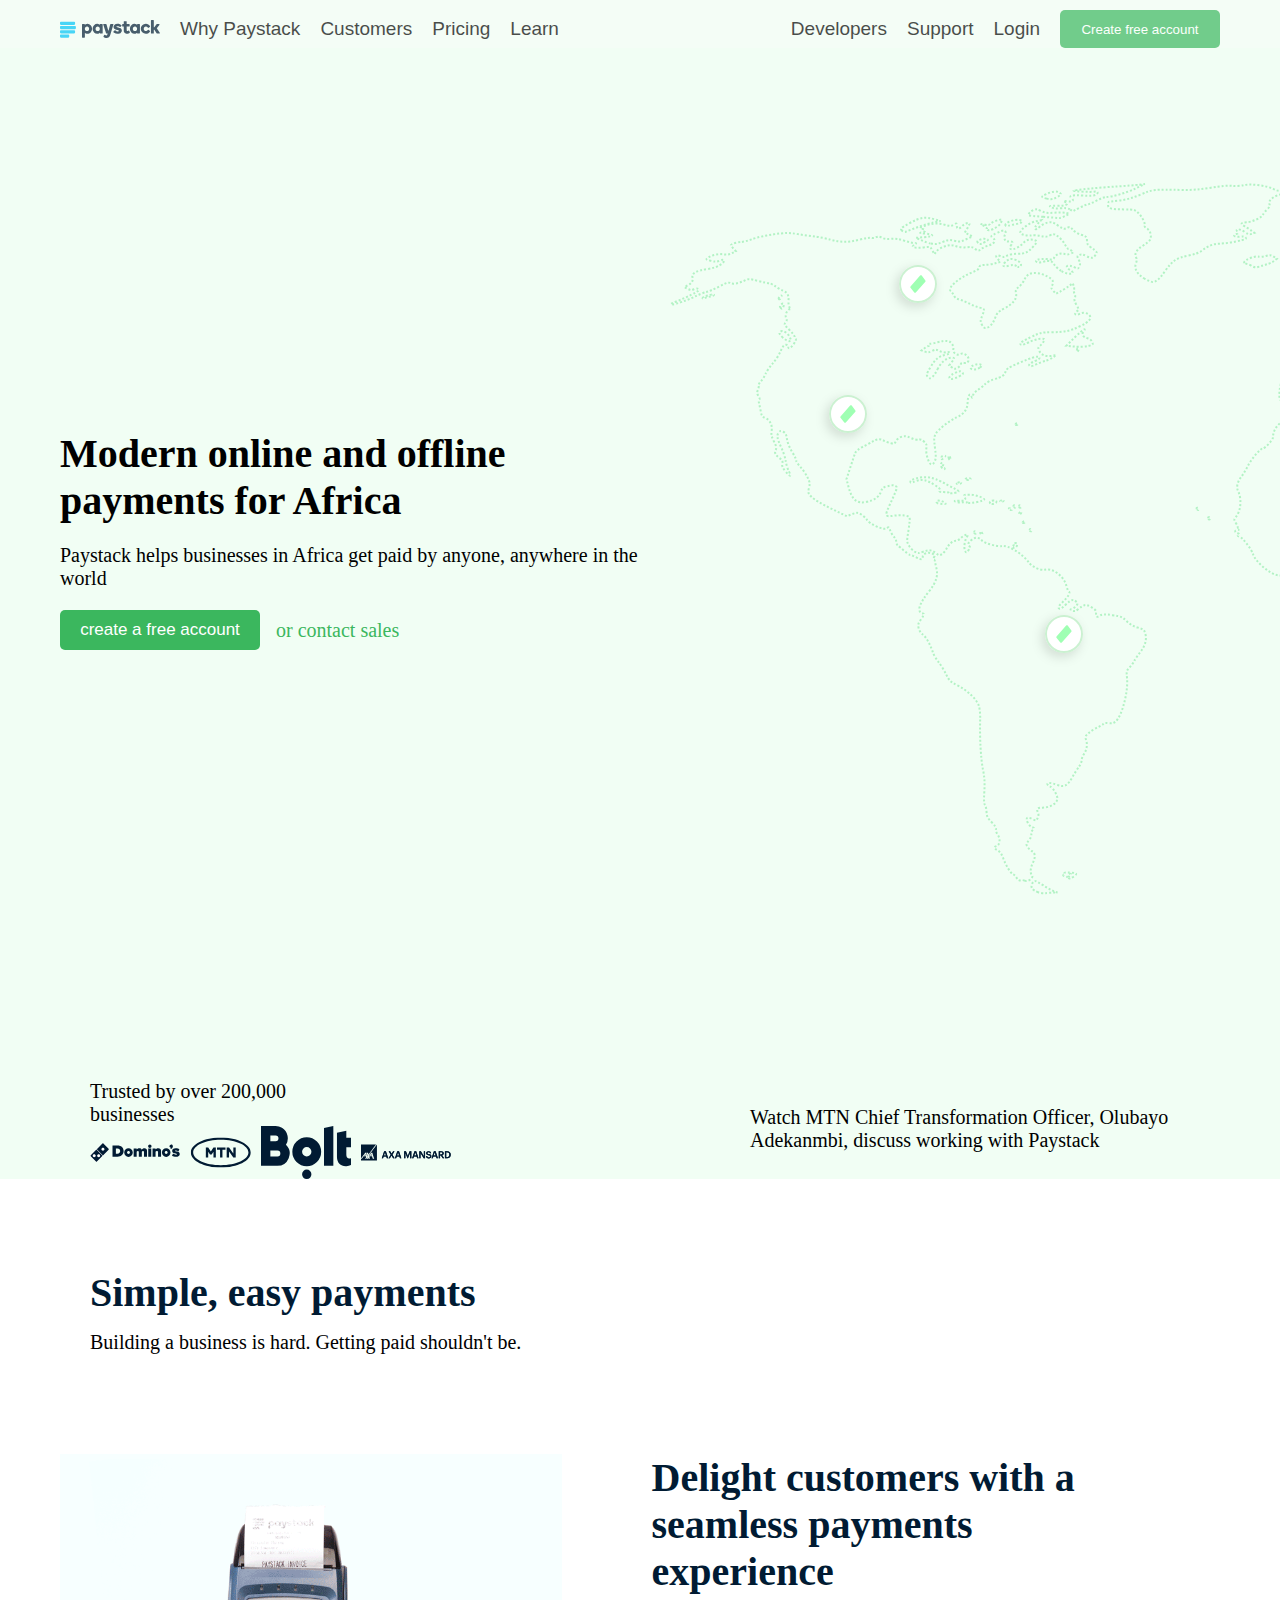
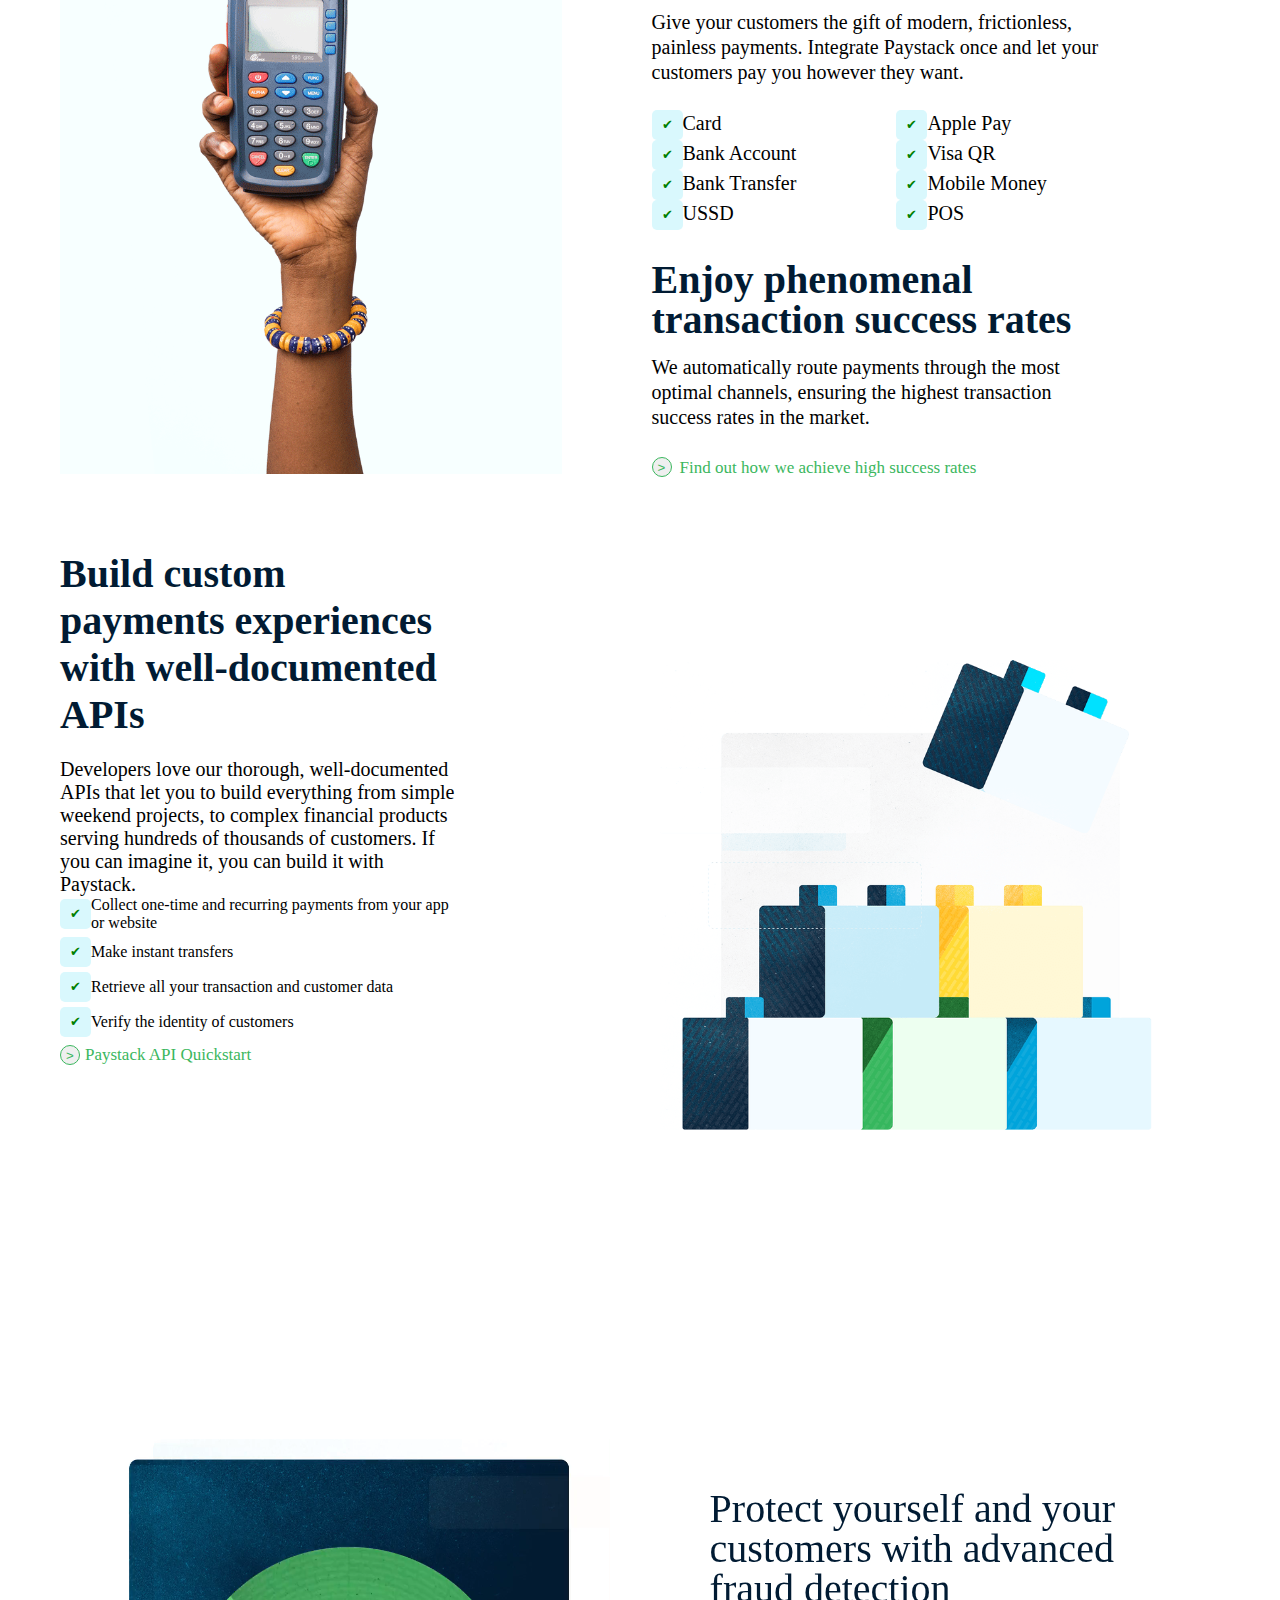
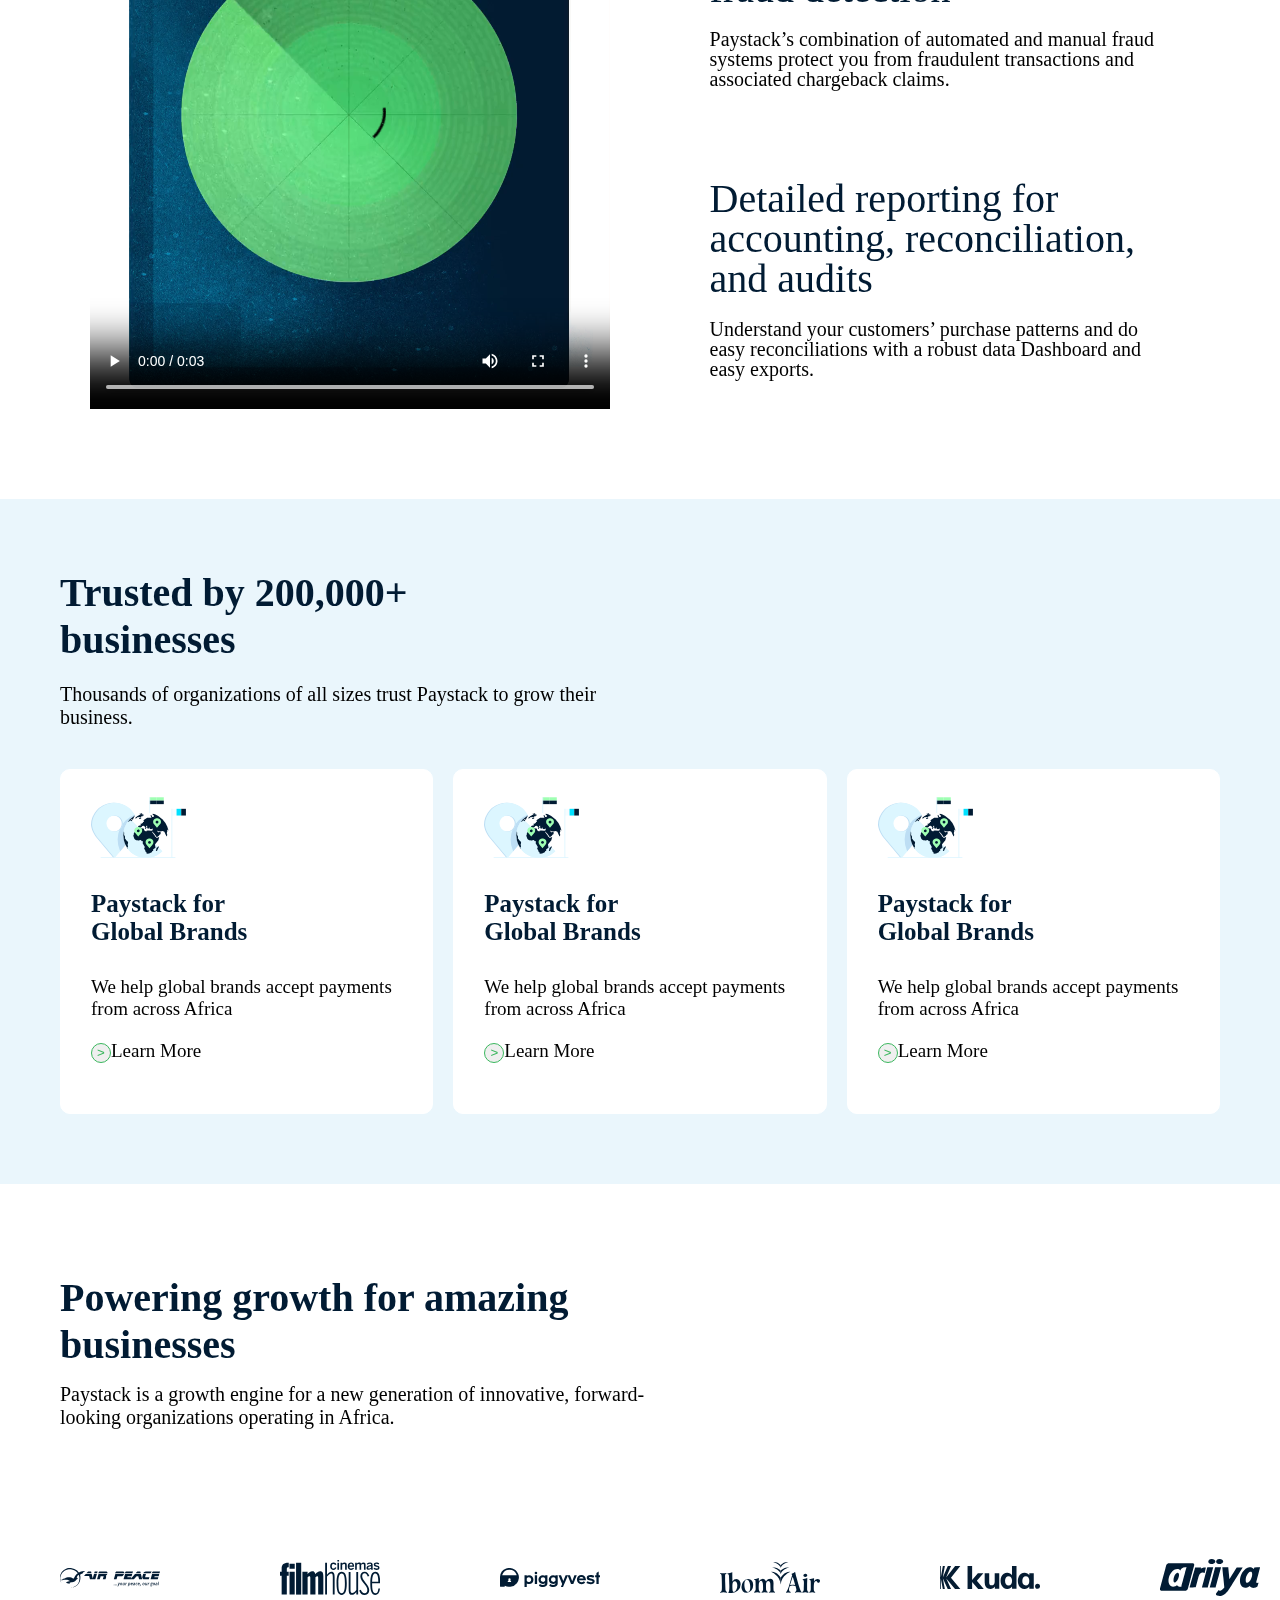
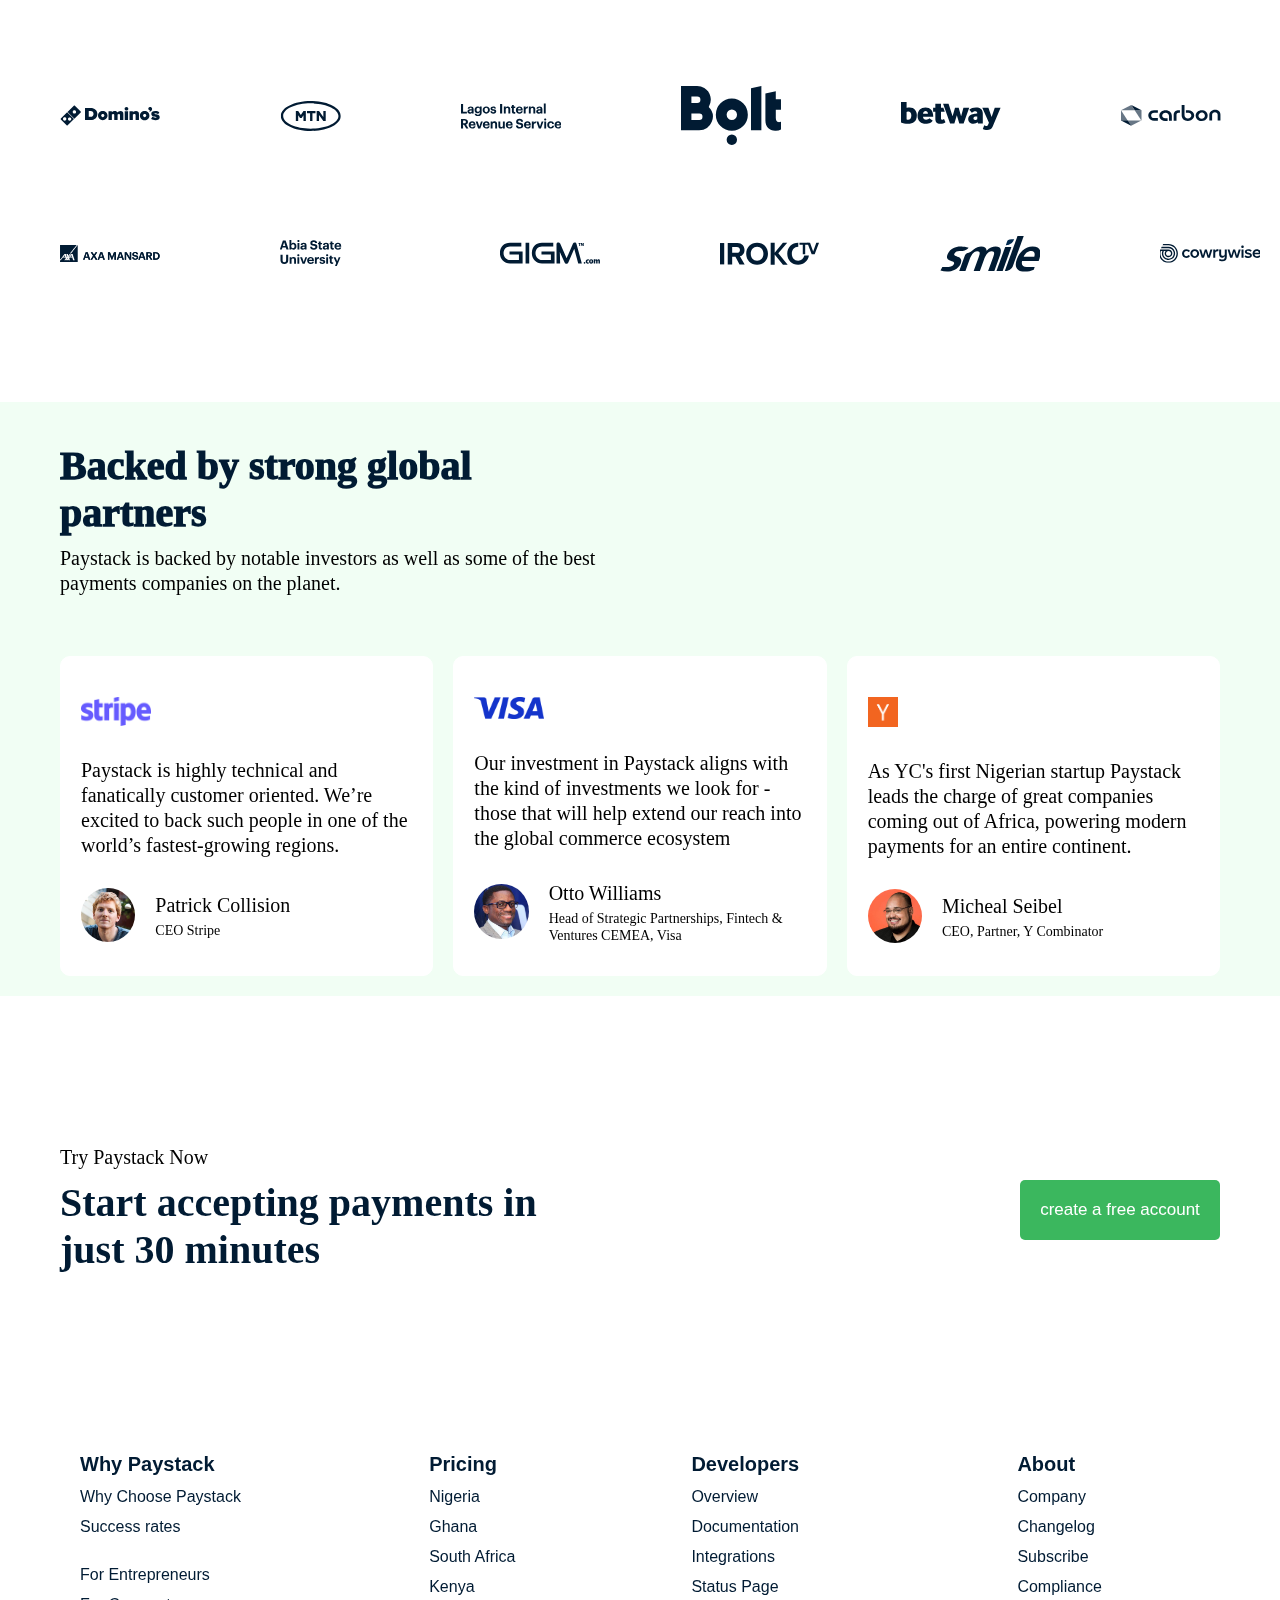
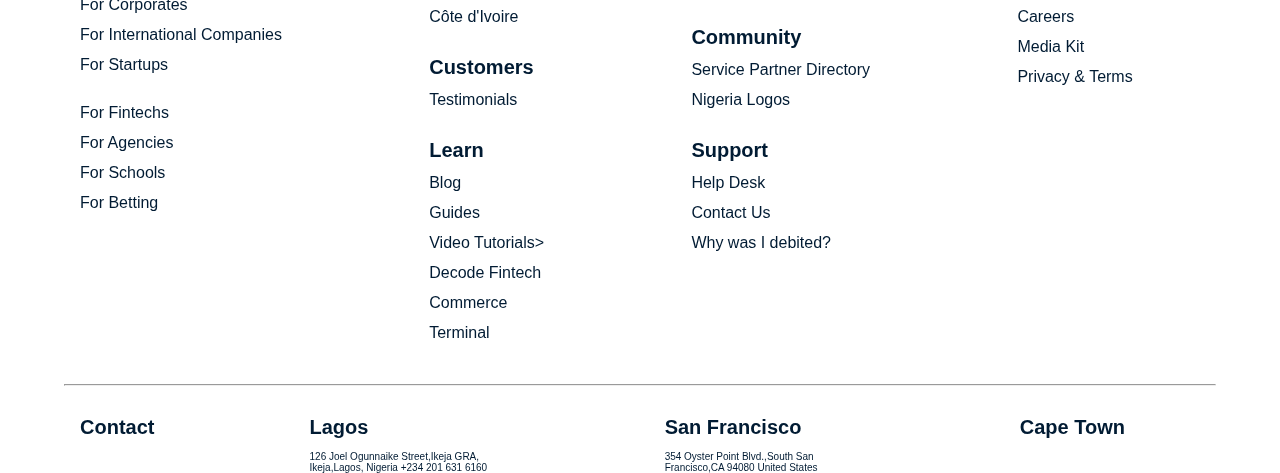
==== commit 4fdab15c: "initial commit" ====
--- a/index.html
+++ b/index.html
@@ -280,49 +280,102 @@
   </section>
 </div>
 <footer>
-  <section>
-    <b>Why Paystack</b>
-    <article>Why choose Paystack</article>
-    <article>Success Rates</article>
-    <article>For Entreprenuers</article>
-    <article>For Corporates</article>
-    <article>For International Companies</article>
-    <article>For startups</article>
-    <article>For Fintech</article>
-  </section>
-
-  <section>
-    <b>Why Paystack</b>
-    <article>Why choose Paystack</article>
-    <article>Success Rates</article>
-    <article>For Entreprenuers</article>
-    <article>For Corporates</article>
-    <article>For International Companies</article>
-    <article>For startups</article>
-    <article>For Fintech</article>
-  </section>
-
-  <section>
-    <b>Why Paystack</b>
-    <article>Why choose Paystack</article>
-    <article>Success Rates</article>
-    <article>For Entreprenuers</article>
-    <article>For Corporates</article>
-    <article>For International Companies</article>
-    <article>For startups</article>
-    <article>For Fintech</article>
-  </section>
-  <section>
-    <b>Why Paystack</b>
-    <article>Why choose Paystack</article>
-    <article>Success Rates</article>
-    <article>For Entreprenuers</article>
-    <article>For Corporates</article>
-    <article>For International Companies</article>
-    <article>For startups</article>
-    <article>For Fintech</article>
-  </section>
-  
+    <div class="footer1">
+
+      <div>
+        <h3>Why Paystack</h3>
+        <ul>
+          <li>Why Choose Paystack</li>
+          <li>Success rates</li>
+          <br>
+          <li>For Entrepreneurs</li>
+          <li>For Corporates</li>
+          <li>For International Companies</li>
+          <li>For Startups</li>
+          <br>
+          <li>For Fintechs</li>
+          <li>For Agencies</li>
+          <li>For Schools</li>
+          <li>For Betting</li>
+        </ul>
+      </div>
+
+      <div>
+        <h3>Pricing</h3>
+        <ul>
+          <li>Nigeria</li>
+          <li>Ghana</li>
+          <li>South Africa</li>
+          <li>Kenya</li>
+          <li>Côte d'Ivoire</li>
+        <h3>Customers</h3>
+        <li>Testimonials</li>
+        <h3>Learn</h3>
+          <li>Blog</li>
+          <li>Guides</li>
+          <li>Video Tutorials></li>
+          <li>Decode Fintech</li>
+          <li>Commerce</li>
+          <li>Terminal</li>
+        </ul>
+      </div>
+
+      <div>
+        <h3>Developers</h3>
+        <ul>
+          <li>Overview</li>
+          <li>Documentation</li>
+          <li>Integrations</li>
+          <li>Status Page</li>
+        <h3>Community</h3>
+          <li>Service Partner Directory</li>
+          <li>Nigeria Logos</li>
+        <h3>Support</h3>
+          <li>Help Desk</li>
+          <li> Contact Us</li>
+         <li>Why was I debited?</li>
+        </ul>
+      </div>
+
+      <div>
+        <h3>About</h3>
+        <ul>
+          <li>Company</li>
+          <li>Changelog</li>
+          <li>Subscribe</li>
+          <li>Compliance</li>
+          <li>Careers</li>
+          <li>Media Kit</li>
+          <li>Privacy & Terms</li>
+        </ul>
+      </div>
+
+
+    </div>
+    <hr style="width: 90%; justify-self: center;">
+    <div class="footer2">
+      <div>
+        <h3>Contact</h3>
+      </div>
+
+      <div>
+        <h3>Lagos</h3>
+        <p>
+          126 Joel Ogunnaike Street,Ikeja GRA, Ikeja,Lagos, Nigeria
+          <span> +234 201 631 6160</span>
+        </p>
+      </div>
+
+      <div>
+        <h3>San Francisco</h3>
+        <p>354 Oyster Point Blvd.,South San Francisco,CA 94080 United States</p>
+      </div>
+
+      <div>
+        <h3>Cape Town</h3>
+      </div>
+    </div>
 </footer>
+
 </body>
 </html>--- a/styles/styles.css
+++ b/styles/styles.css
@@ -475,8 +475,32 @@
     width: 20rem;
     height: 6rem;
 }
-footer {
-    margin: 1rem 8rem;
-    display: flex;
-    justify-content: space-between;
+.footer1,
+.footer2{
+    display: grid;
+    grid-template-columns:auto auto auto auto;
+    margin-left: 80px ;
+    font-family: Arial, Helvetica, sans-serif;
+    color: #011B33;
+    margin-bottom: 30px;
+}
+footer h3{
+    font-size: 20px;
+    margin-bottom: 12px;
+    margin-top: 30px;
+}
+.footer1 ul{
+    list-style-type: none;
+    font-size: 16px;
+}
+.footer1 ul li{
+    margin-bottom: 12px;
+}
+.footer1 ul li:hover{
+    color: rgb(72, 156, 253);
+    cursor: pointer;
+    transition: ease-in-out 0.5s;
+}
+.footer2 p{
+    width: 200px;
 }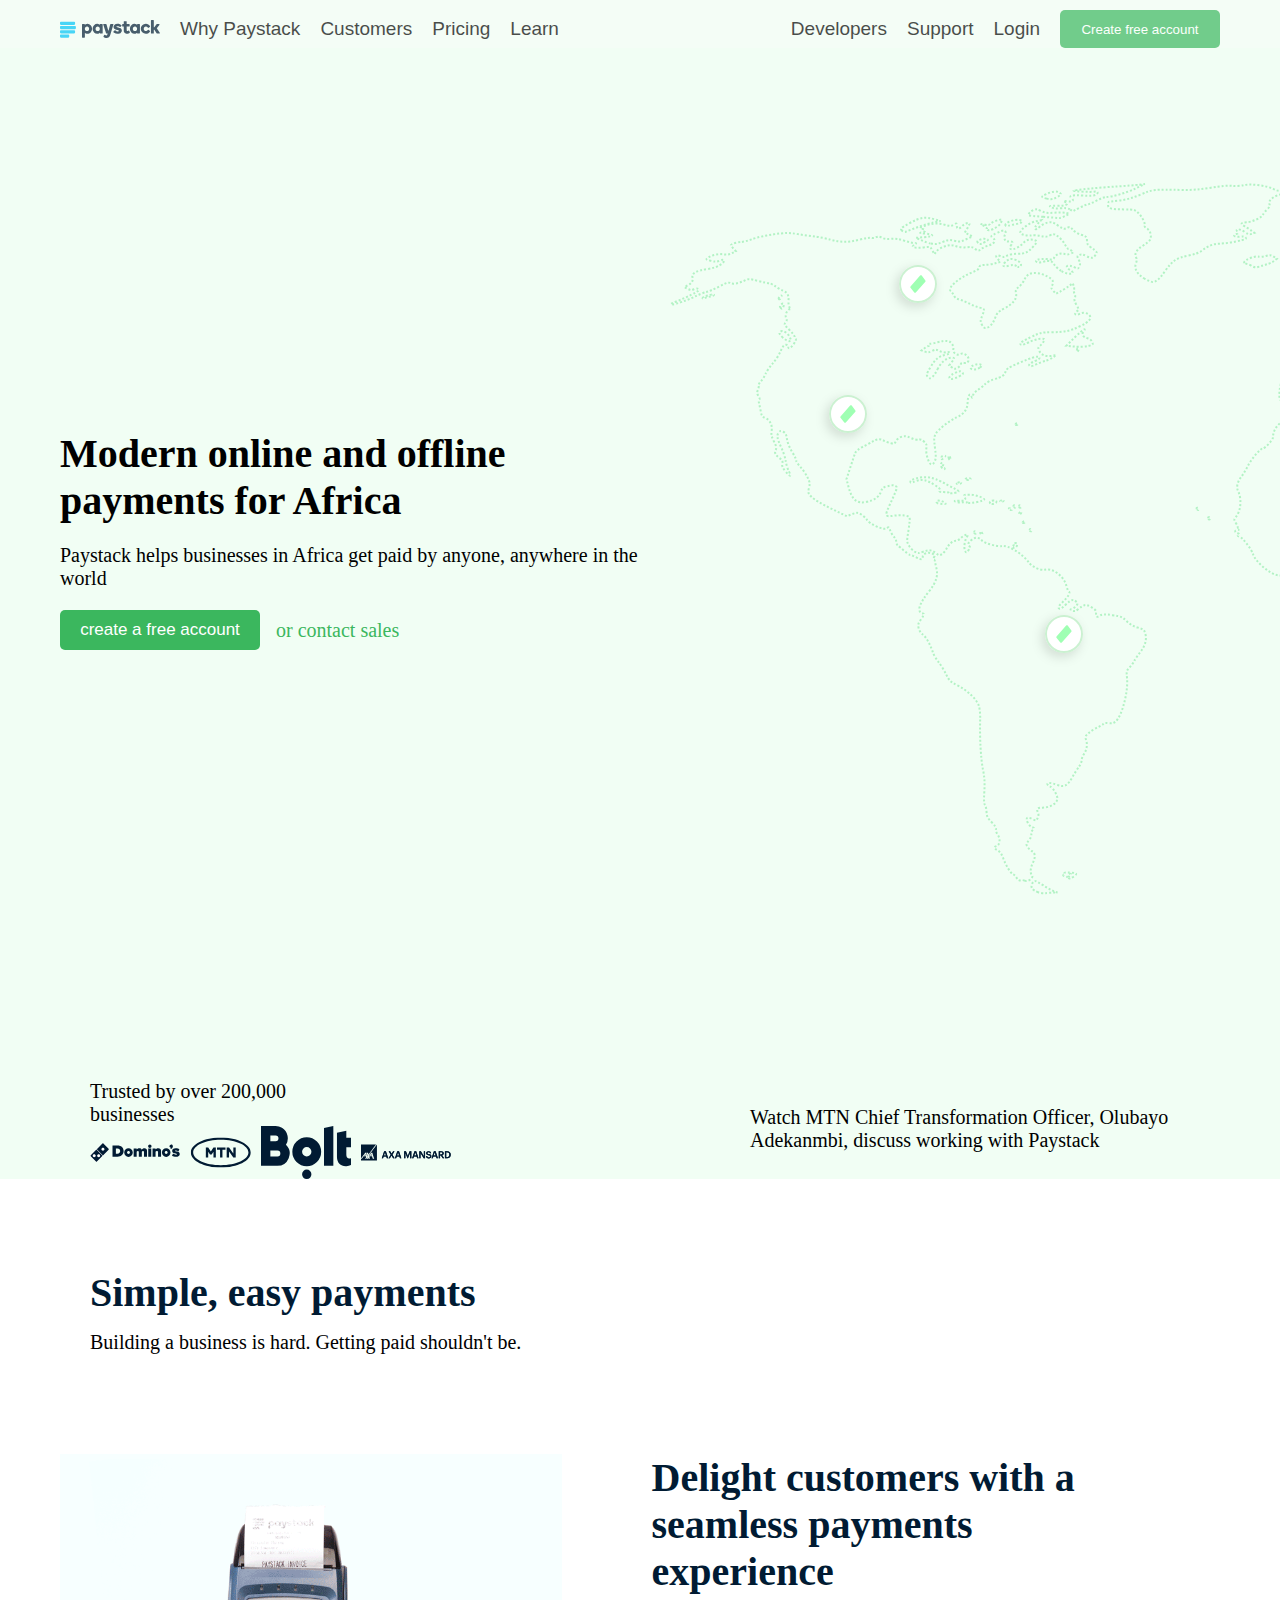
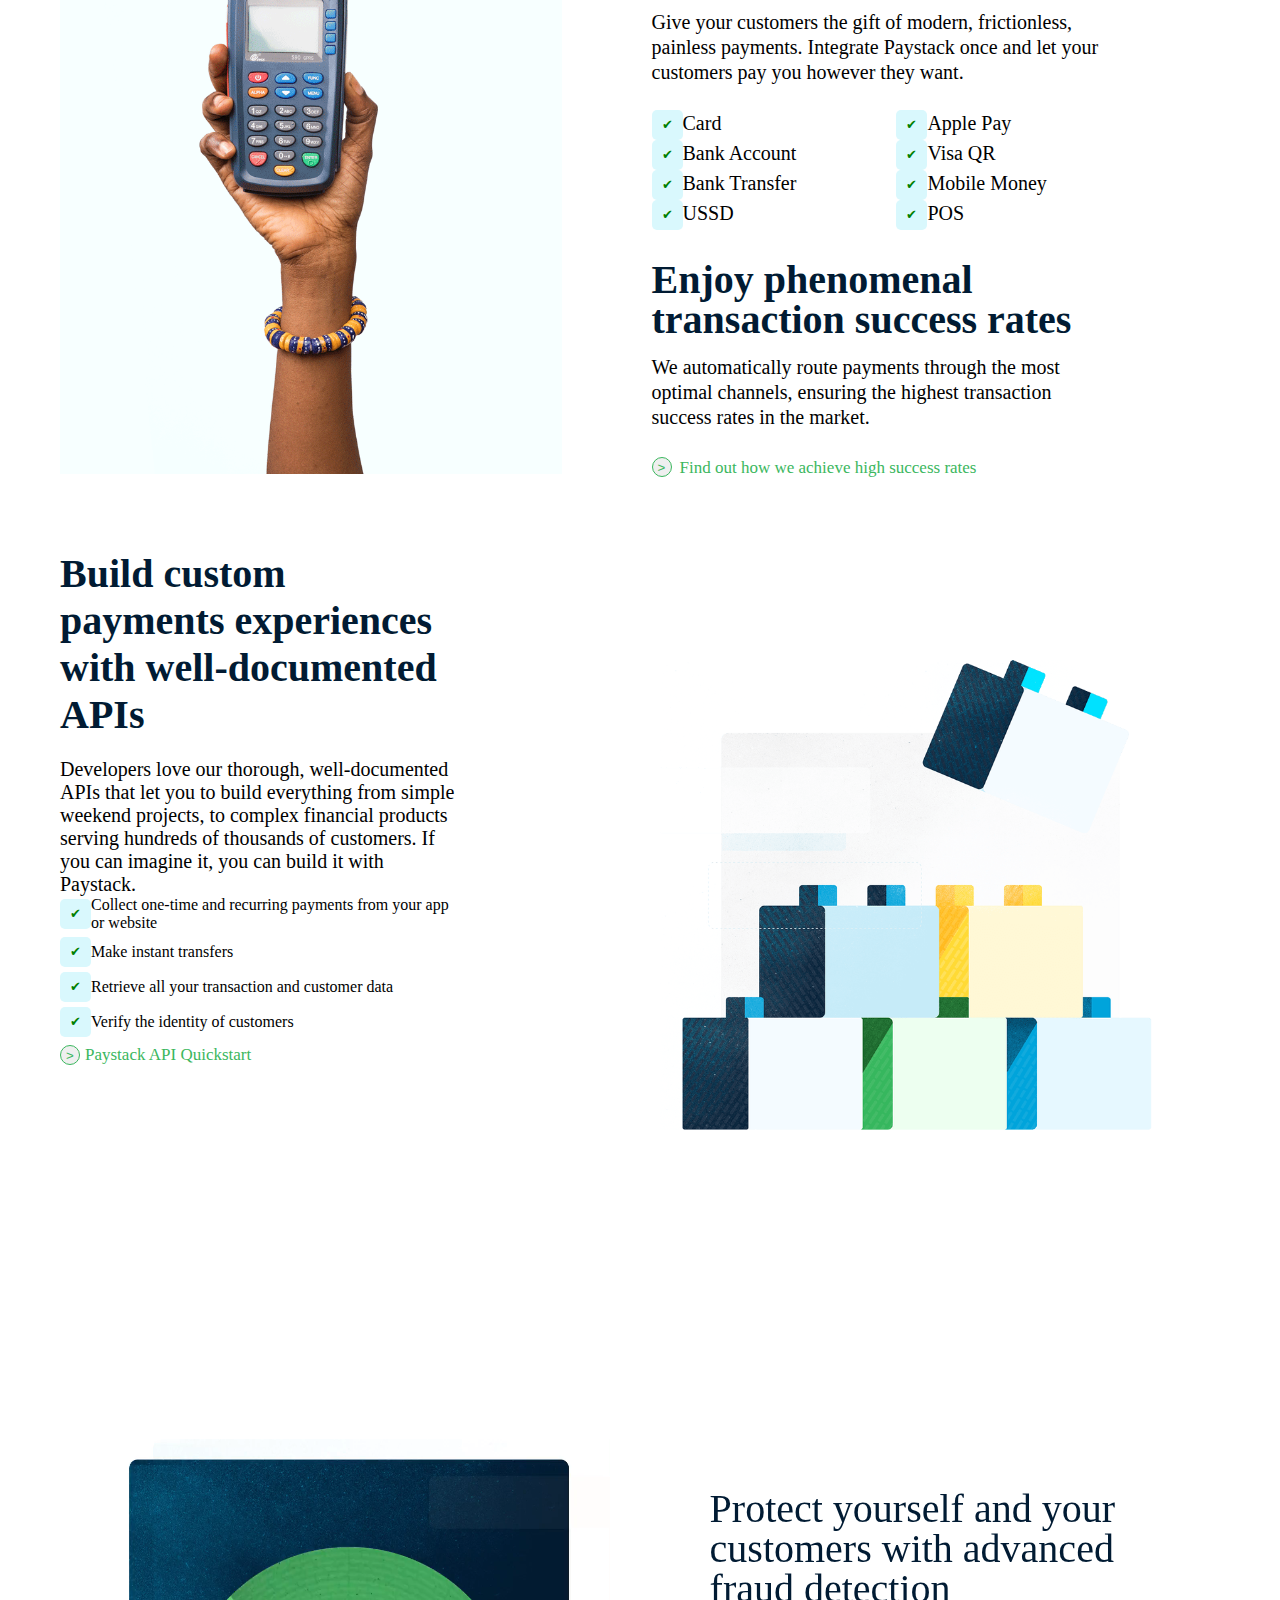
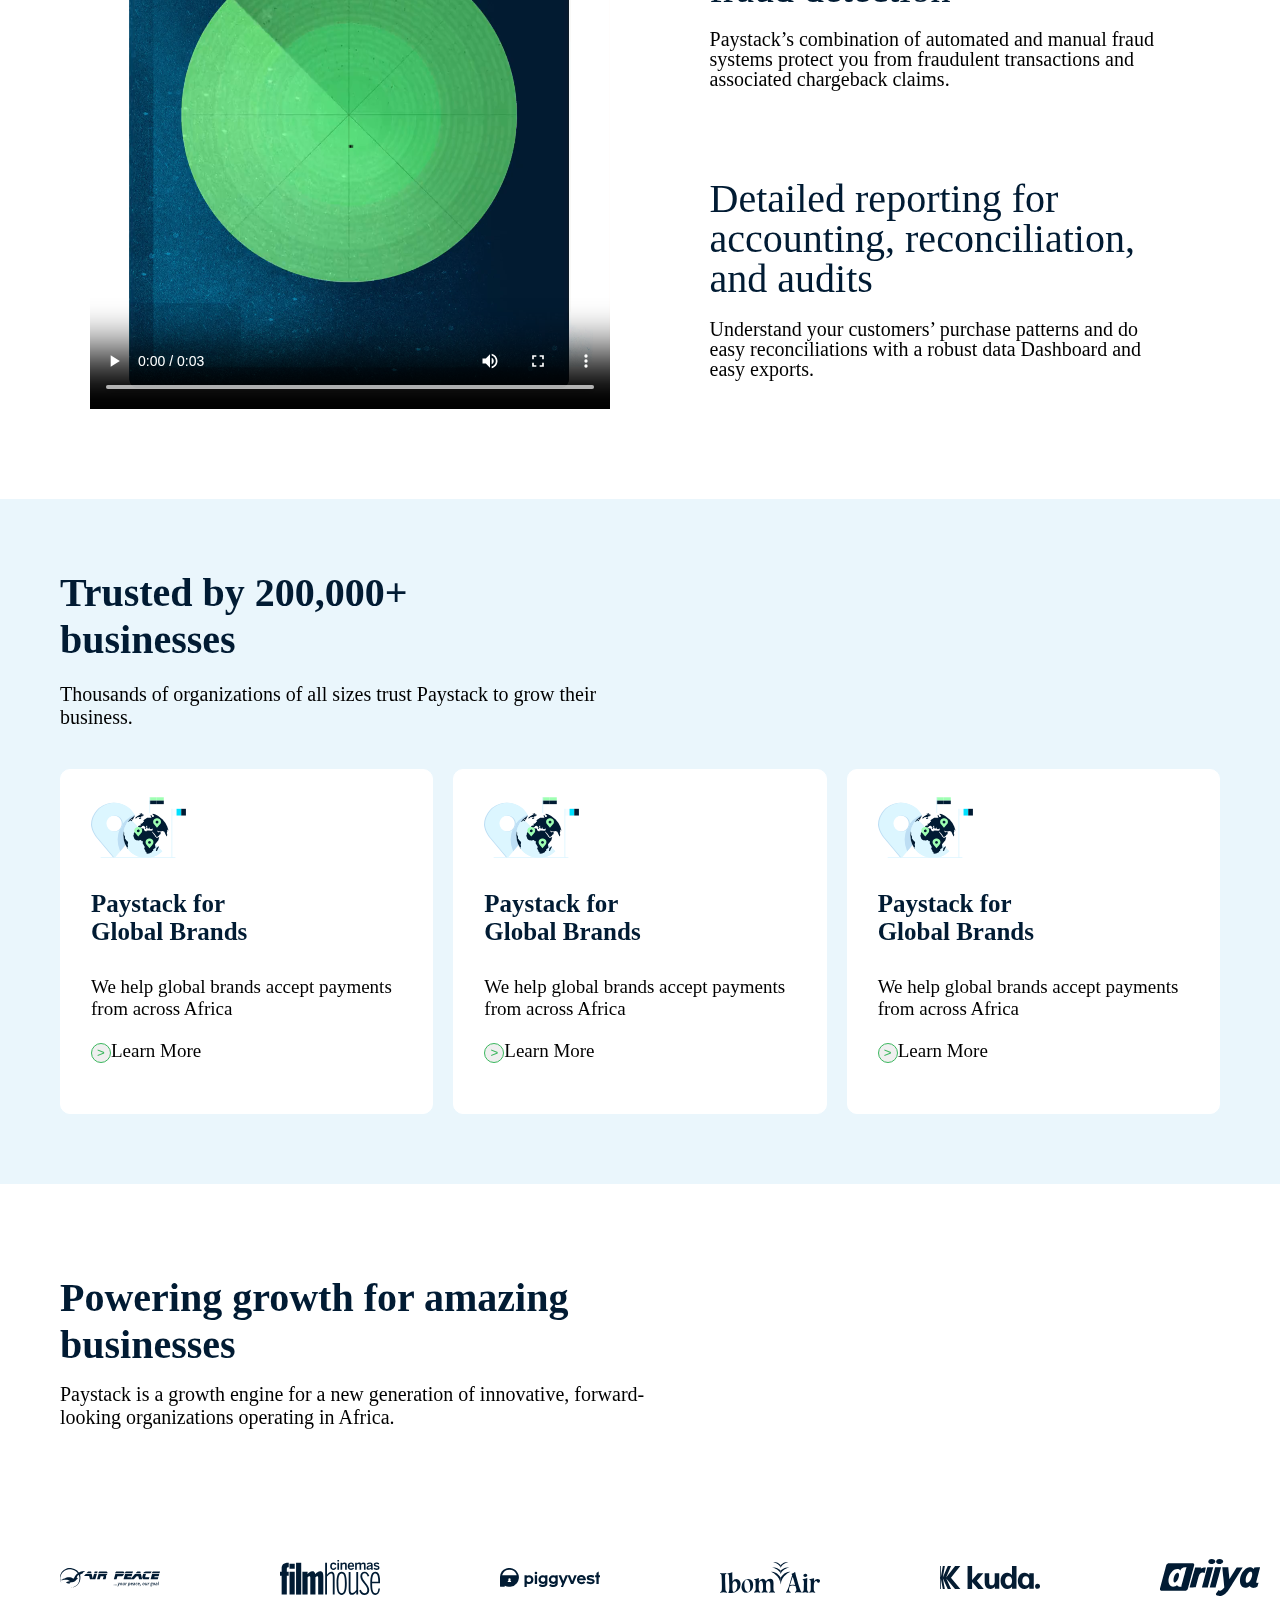
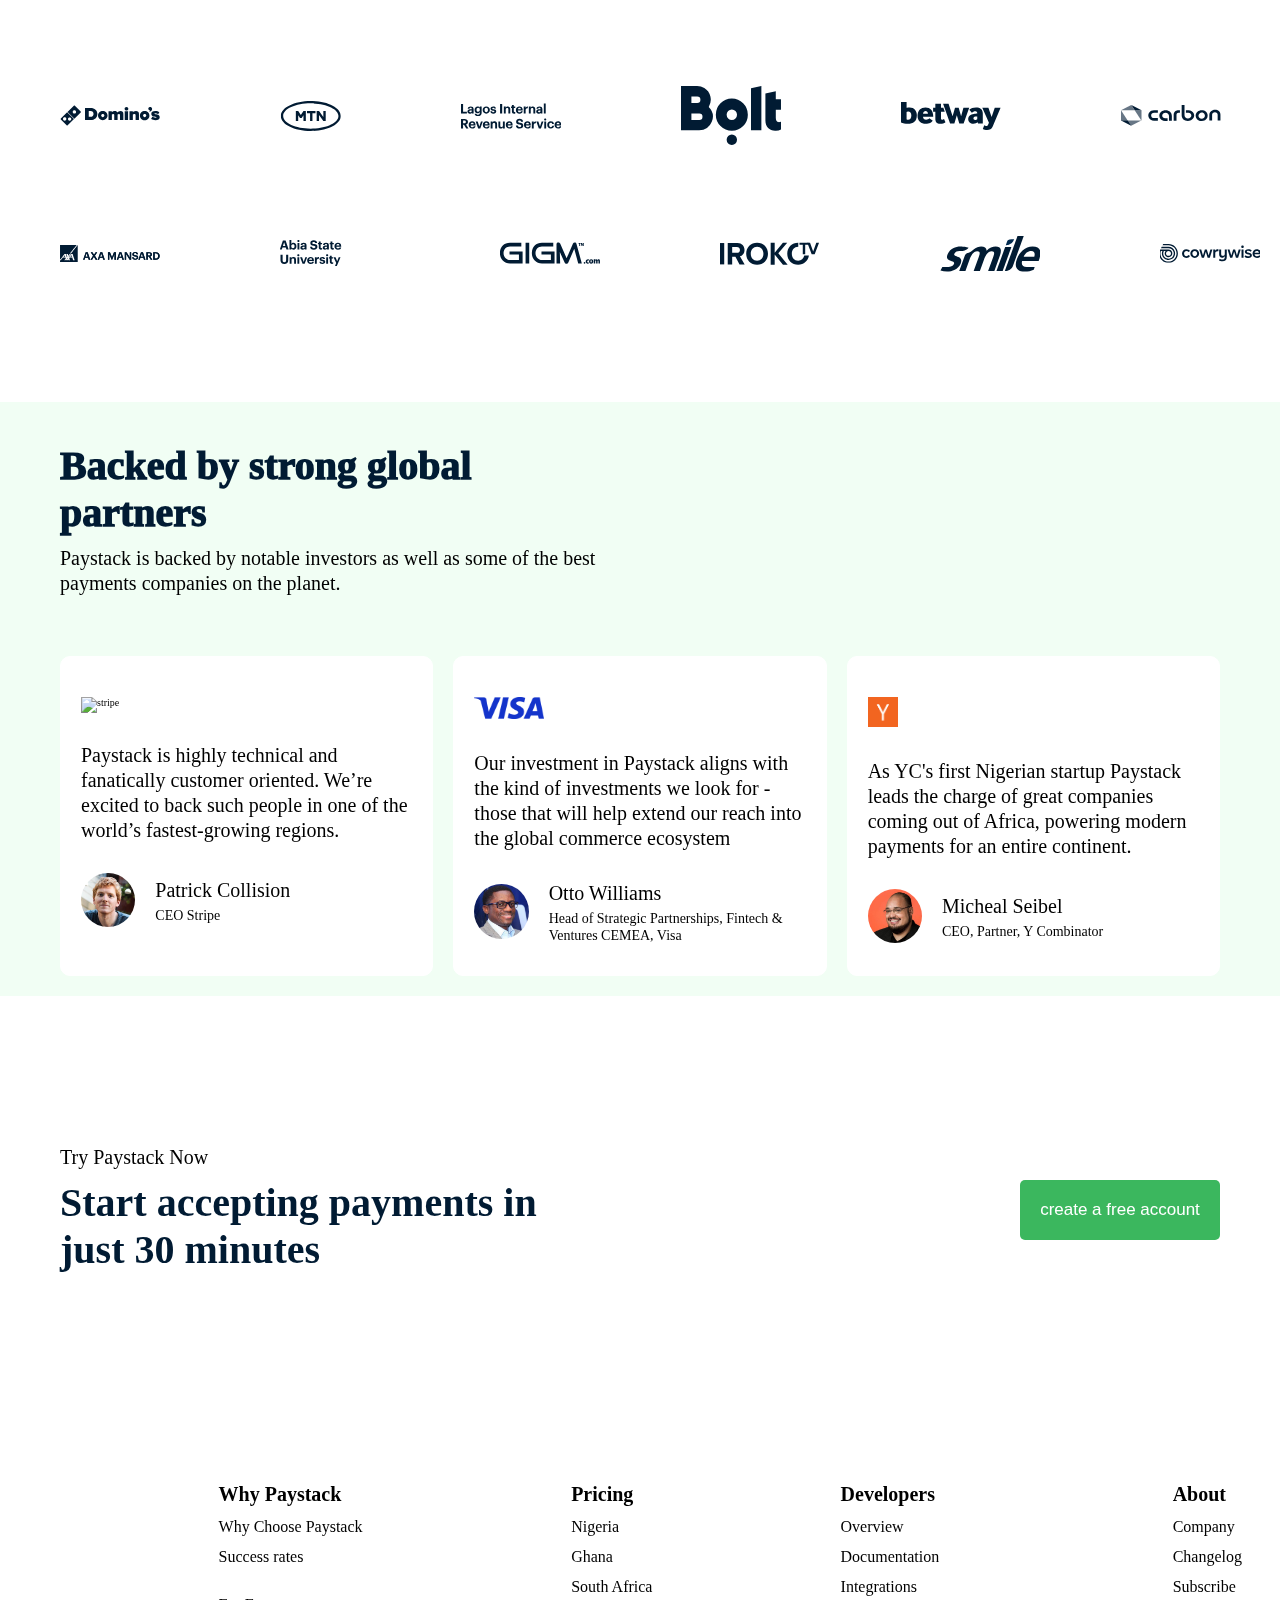
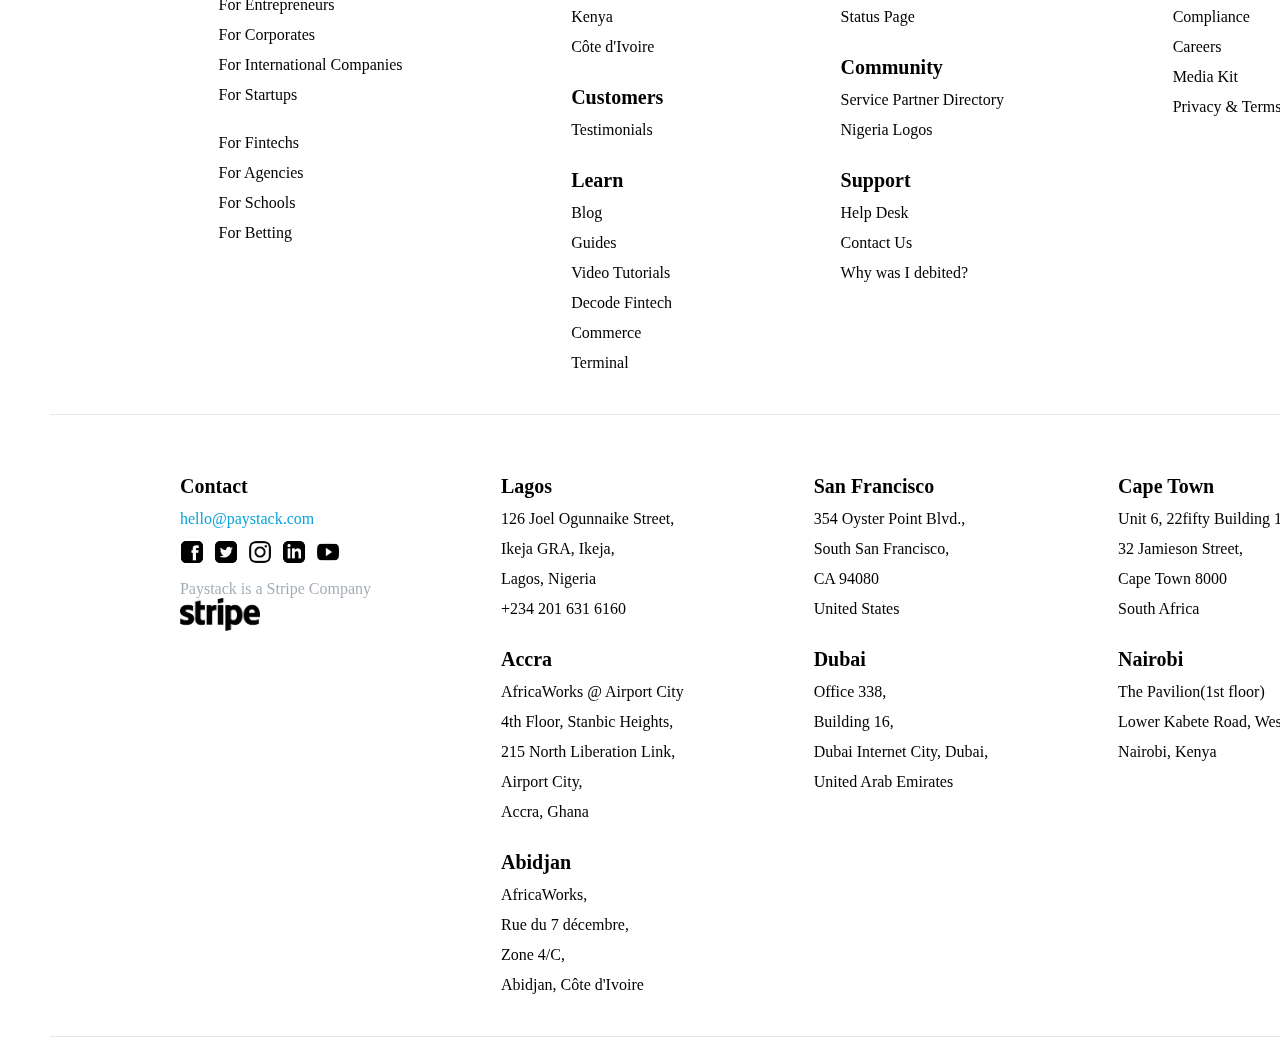
==== commit 04c9ab7d: "initial commit" ====
--- a/index.html
+++ b/index.html
@@ -19,7 +19,7 @@
         <a href="./learn.html"><li></li>Learn</a>
     </section>
     <section class="nav-2">
-        <a href="#"><li></li>Developers</a>
+        <a href="./developers.html"><li></li>Developers</a>
         <a href="#"><li></li>Support</a>
         <a href="#"><li></li>Login</a>
         <a href="./freeaccount.html"><button class="btn">Create free account</button></a>
@@ -280,8 +280,7 @@
   </section>
 </div>
 <footer>
-    <div class="footer1">
-
+   <div class="footer1">
       <div>
         <h3>Why Paystack</h3>
         <ul>
@@ -313,7 +312,7 @@
         <h3>Learn</h3>
           <li>Blog</li>
           <li>Guides</li>
-          <li>Video Tutorials></li>
+          <li>Video Tutorials</li>
           <li>Decode Fintech</li>
           <li>Commerce</li>
           <li>Terminal</li>
@@ -349,32 +348,83 @@
           <li>Privacy & Terms</li>
         </ul>
       </div>
-
-
     </div>
-    <hr style="width: 90%; justify-self: center;">
+
+
     <div class="footer2">
       <div>
         <h3>Contact</h3>
-      </div>
-
+        <ul>
+          <li class="blue" type="email">hello@paystack.com</li>
+          <li>
+          <figure class="social-fig">
+            <a href="#"><img src="./image/facebookk.png" alt="facebook"></a>
+           <a href="#"><img src="./image/twitter.png" alt="twitter"></a> 
+            <a href="#"><img src="./image/ig.png" alt="ig"></a>
+            <a href="#"><img src="./image/linkedin.png" alt="linkedin"></a>
+            <a href="#"><img src="./image/youtube.png" alt="youtube"></a>
+          </figure></li>
+          <li class="stripe-li">Paystack is a Stripe Company <figure class="stripe">
+            <img src="./image/stripe-.png" alt="stripe">
+          </figure></li>
+            
+        </ul>
+      </div>
+    
       <div>
         <h3>Lagos</h3>
-        <p>
-          126 Joel Ogunnaike Street,Ikeja GRA, Ikeja,Lagos, Nigeria
-          <span> +234 201 631 6160</span>
-        </p>
-      </div>
-
-      <div>
+        <ul> 
+          <li>126 Joel Ogunnaike Street,</li>
+          <li>Ikeja GRA, Ikeja,</li>
+          <li>Lagos, Nigeria</li>
+          <li class="tel">+234 201 631 6160</li>
+          
+        <h3>Accra</h3>
+        <li> AfricaWorks @ Airport City</li>
+        <li>4th Floor, Stanbic Heights,</li>
+        <li>215 North Liberation Link,</li>
+        <li>Airport City,</li>
+        <li>Accra, Ghana</li>
+
+        <h3>Abidjan</h3>
+        <li> AfricaWorks,</li>
+          <li>Rue du 7 décembre,</li>
+          <li>Zone 4/C,</li>
+          <li>Abidjan, Côte d'Ivoire</li>
+        </ul>
+      </div>
+
+      <div>
+        <ul>
         <h3>San Francisco</h3>
-        <p>354 Oyster Point Blvd.,South San Francisco,CA 94080 United States</p>
-      </div>
-
+        <li>354 Oyster Point Blvd.,</li>
+        <li> South San Francisco,</li>
+        <li>CA 94080</li>
+        <li>United States</li>
+        <h3>Dubai</h3>
+          <li>Office 338,</li>
+          <li>Building 16,</li>
+          <li>Dubai Internet City, Dubai,</li>
+          <li>United Arab Emirates</li>
+        <ul>
+        </ul>
+      </div>
+      
       <div>
         <h3>Cape Town</h3>
+        <ul>
+          <li>Unit 6, 22fifty Building 1,</li>
+          <li>32 Jamieson Street,</li>
+          <li>Cape Town 8000</li>
+          <li>South Africa</li>
+          <h3>Nairobi</h3>
+          <li>The Pavilion(1st floor)</li>
+          <li>Lower Kabete Road, Westlands</li>
+          <li>Nairobi, Kenya</li>
+        </ul>
       </div>
     </div>
+   
 </footer>
 
 </body>
--- a/styles/styles.css
+++ b/styles/styles.css
@@ -475,19 +475,19 @@
     width: 20rem;
     height: 6rem;
 }
-.footer1,
-.footer2{
-    display: grid;
-    grid-template-columns:auto auto auto auto;
-    margin-left: 80px ;
-    font-family: Arial, Helvetica, sans-serif;
-    color: #011B33;
-    margin-bottom: 30px;
-}
-footer h3{
-    font-size: 20px;
-    margin-bottom: 12px;
-    margin-top: 30px;
+.footer1 {
+    display: flex;
+    margin: 3rem 5rem;
+    justify-content: space-evenly;
+    padding-bottom: 3rem;
+    border-bottom: .01rem solid rgba(218, 216, 216, 0.639);
+    width: 140rem;
+}
+
+.footer1 h3{
+    font-size: 2rem;
+    margin-bottom: 1.2rem;
+    margin-top: 3rem;
 }
 .footer1 ul{
     list-style-type: none;
@@ -501,6 +501,45 @@
     cursor: pointer;
     transition: ease-in-out 0.5s;
 }
-.footer2 p{
-    width: 200px;
-}+.footer2 {
+    display: flex;
+    margin: 3rem 5rem;
+    justify-content: space-evenly;
+    padding-bottom: 3rem;
+    border-bottom: .01rem solid rgba(218, 216, 216, 0.639);
+    width: 140rem;
+}
+
+.footer2 h3{
+    font-size: 2rem;
+    margin-bottom: 1.2rem;
+    margin-top: 3rem;
+}
+.footer2 ul{
+    list-style-type: none;
+    font-size: 1.6rem;
+}
+.footer2 ul li{
+    margin-bottom: 1.2rem;
+}
+.blue {
+    cursor: pointer;
+    color: #0BA4DB;
+}
+.footer2 ul li .social-fig {
+    max-width: 16rem;
+    display: flex;
+    gap: 1rem;
+}
+.footer2 ul li .social-fig img {
+width: 100%;
+}
+.footer2 ul  .stripe {
+    width: 8rem;
+}
+.footer2 ul  .stripe img {
+    width: 100%;
+}
+.footer2 ul .stripe-li {
+    color: #011b335f
+}
